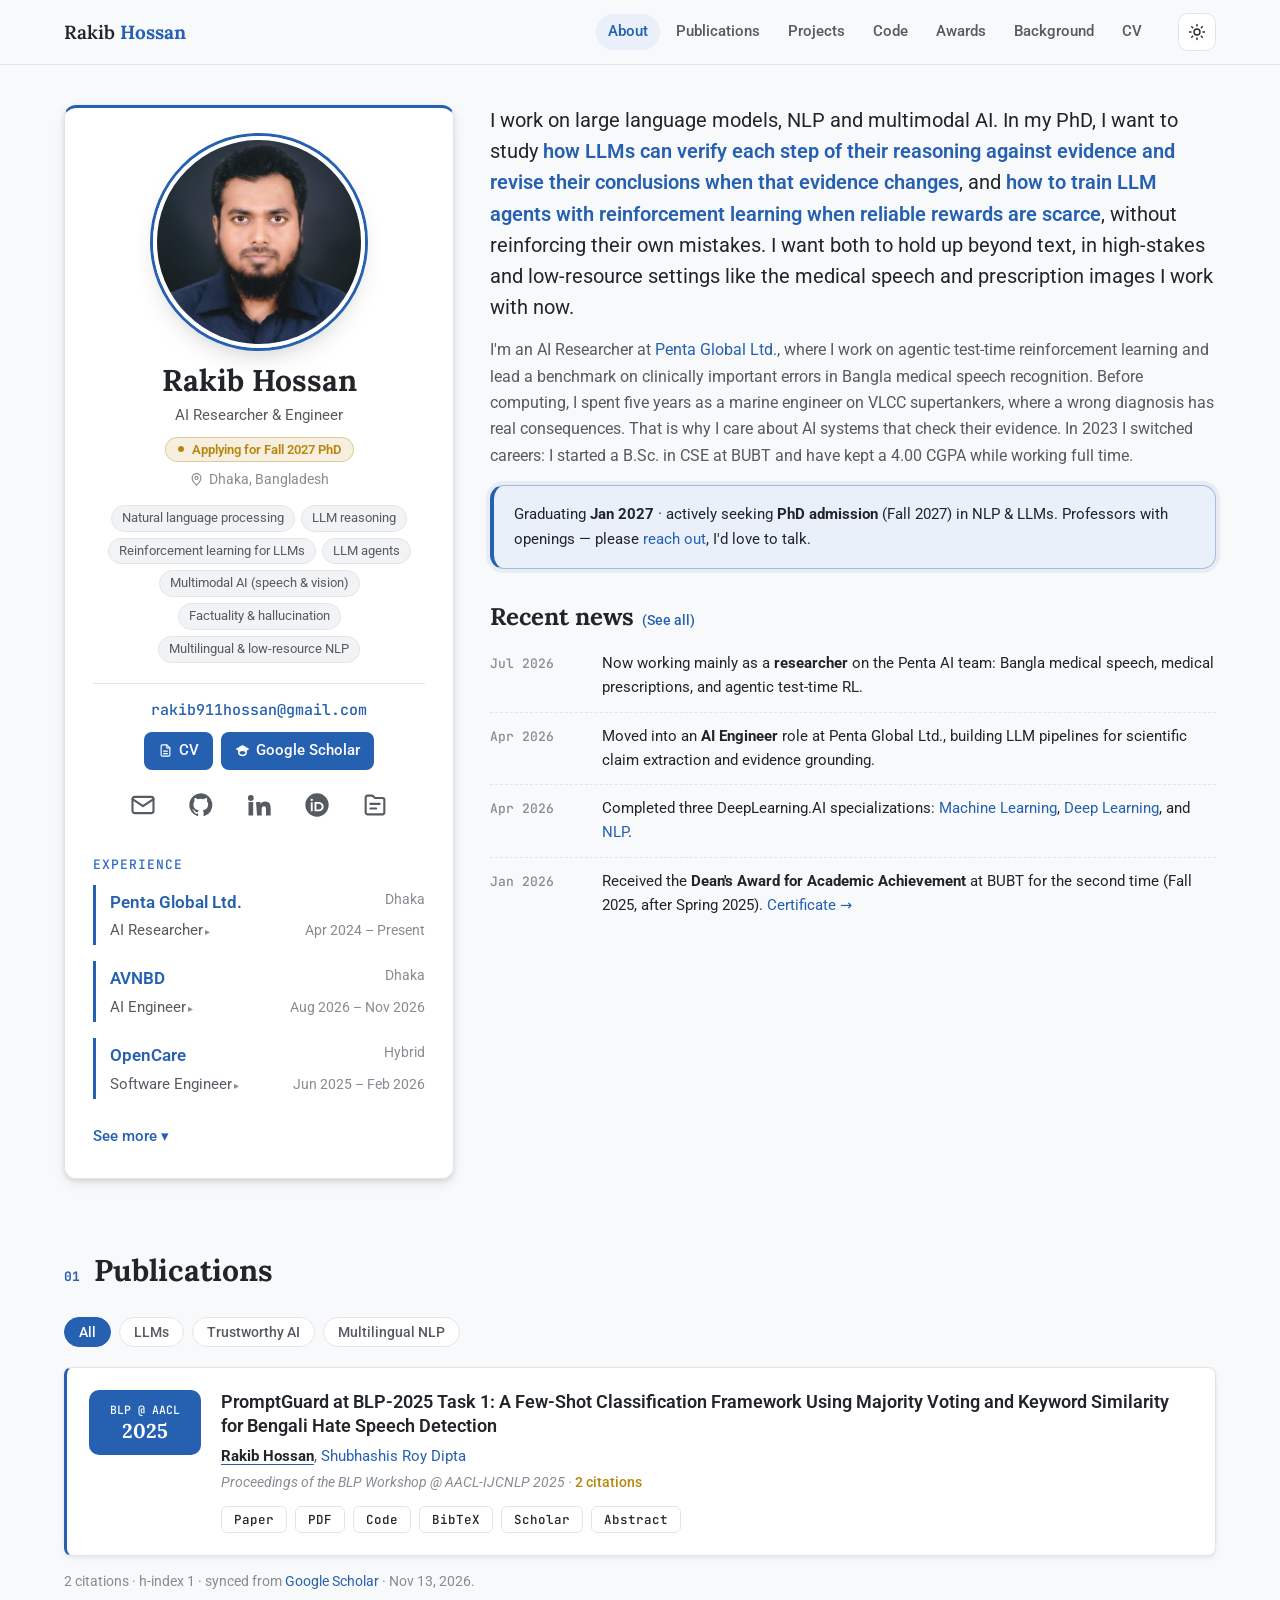
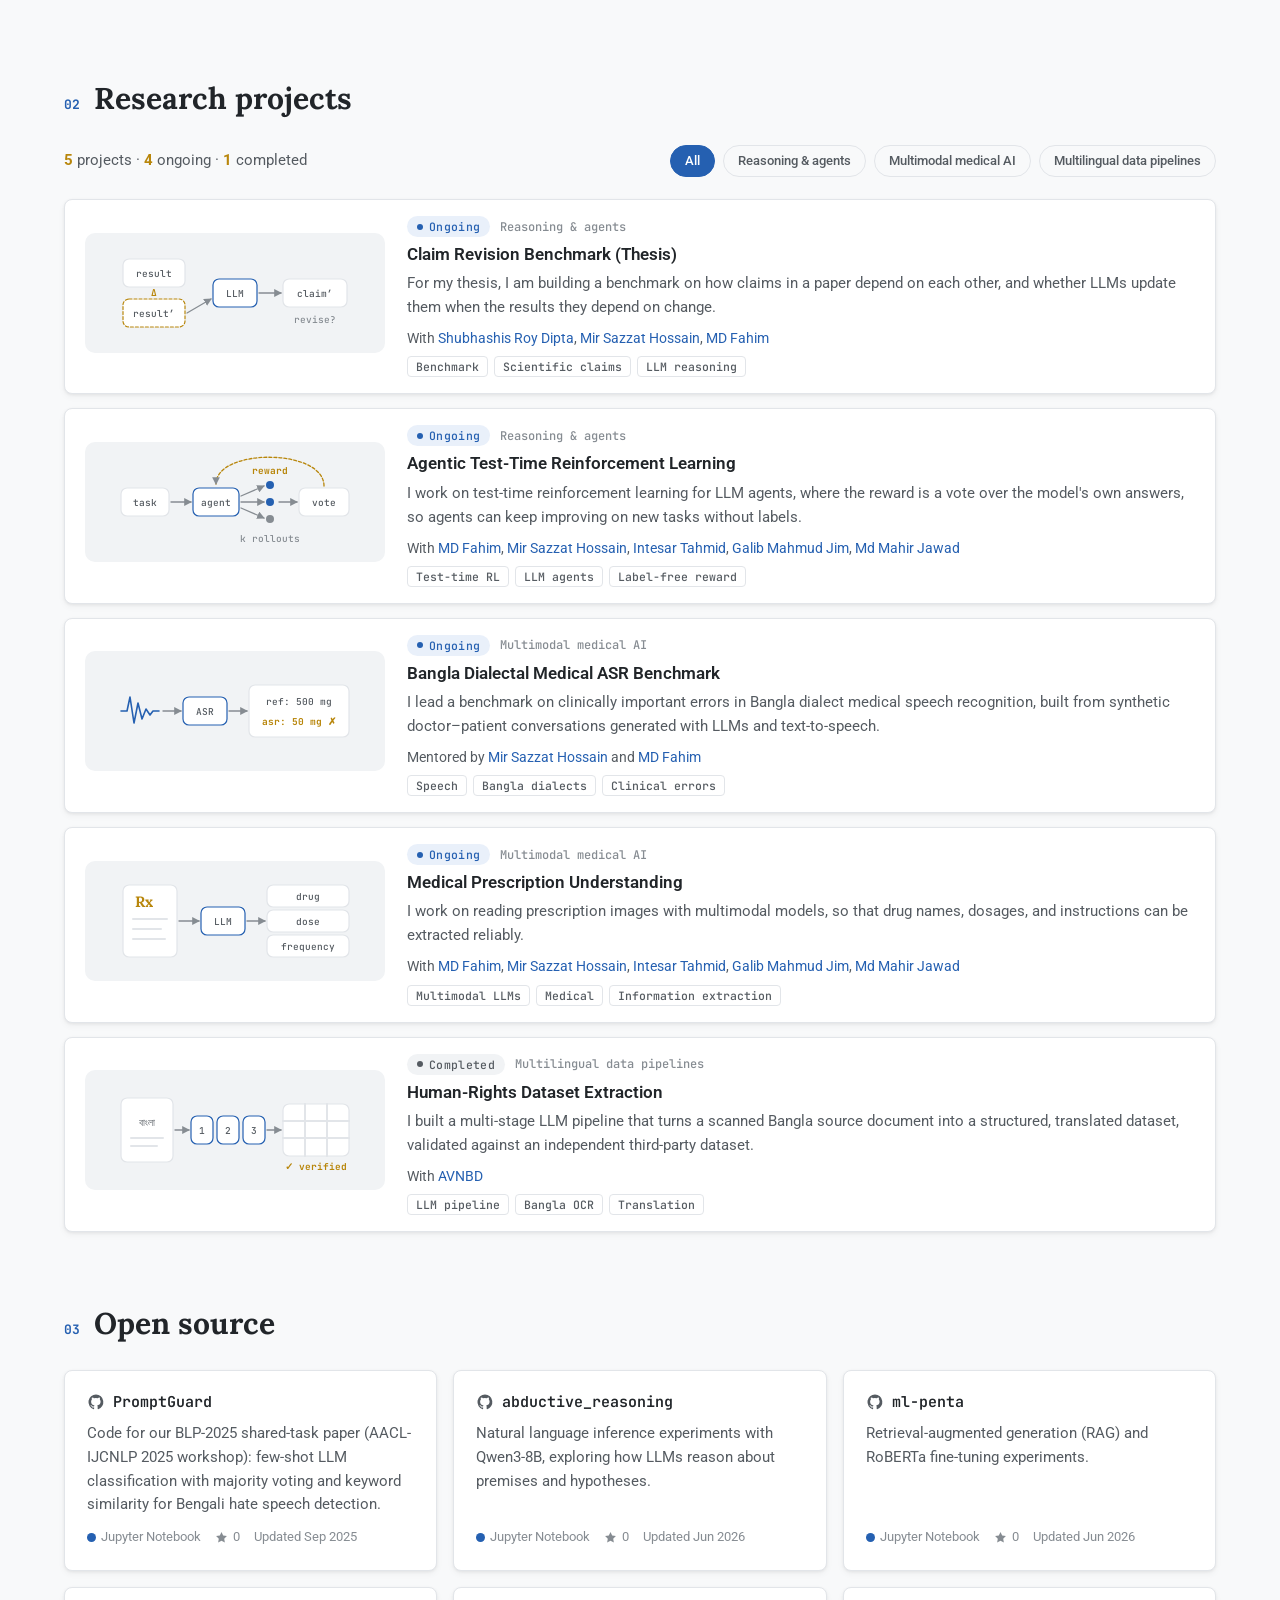
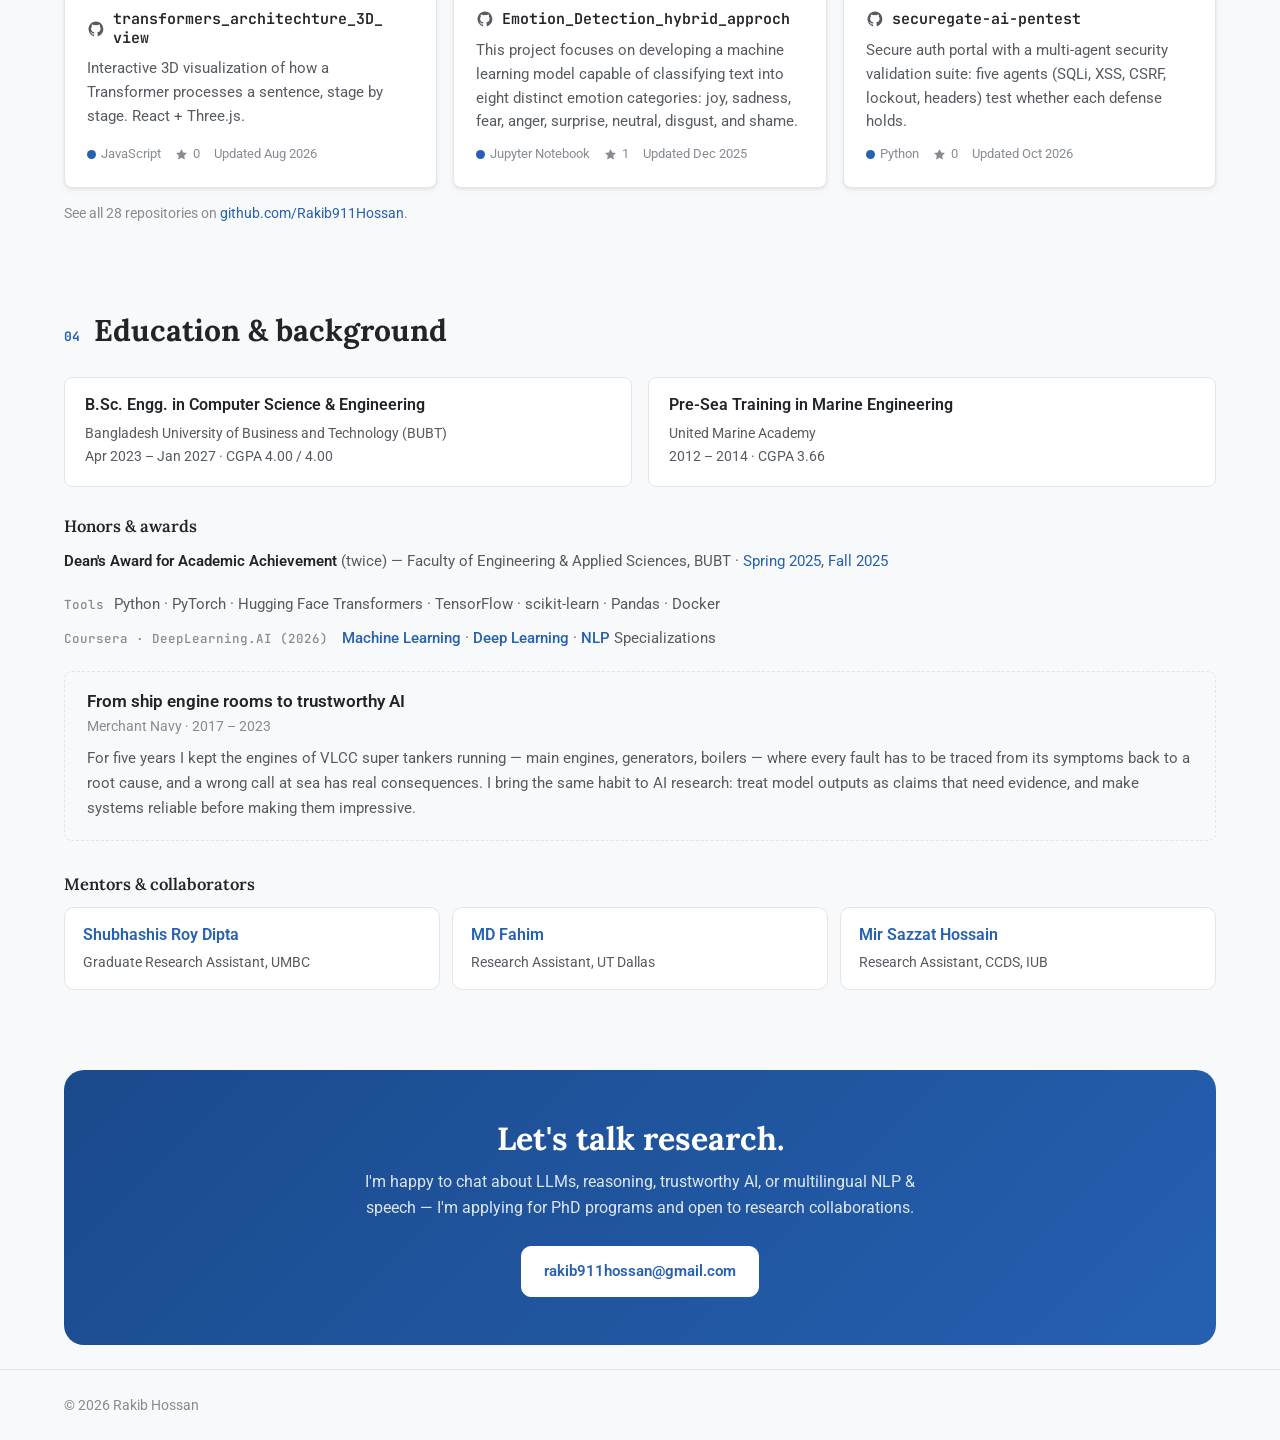
==== index.html @ 1aada14d "chore: refresh data and prerendered page" ====
<!DOCTYPE html>
<html lang="en"><head>
  <!-- Generated by scripts/prerender.py from template.html. Do not edit by hand. -->
  <meta charset="utf-8">
  <meta name="viewport" content="width=device-width, initial-scale=1">
  <title>Rakib Hossan · AI Researcher &amp; Engineer</title>
  <meta name="description" content="Rakib Hossan — AI researcher working on large language models, reasoning, trustworthy AI, and multilingual NLP &amp; speech. Seeking PhD admission (Fall 2027).">
  <link rel="canonical" href="https://www.rakibhossan.com/">
  <meta property="og:type" content="profile">
  <meta property="og:url" content="https://www.rakibhossan.com/">
  <meta property="og:title" content="Rakib Hossan · AI Researcher &amp; Engineer">
  <meta property="og:description" content="LLMs, reasoning, trustworthy AI, and multilingual NLP &amp; speech. Seeking PhD admission (Fall 2027).">
  <meta property="og:image" content="https://www.rakibhossan.com/assets/rakib.jpg">
  <meta name="twitter:card" content="summary">
  <link rel="icon" href="assets/favicon.png">
  <link rel="preconnect" href="https://fonts.googleapis.com">
  <link rel="preconnect" href="https://fonts.gstatic.com" crossorigin="">
  <link href="https://fonts.googleapis.com/css2?family=Lora:wght@500;600;700&amp;family=Roboto:wght@400;500;700&amp;family=JetBrains+Mono:wght@500&amp;display=swap" rel="stylesheet">
  <link rel="stylesheet" href="style.css">
  <script>
    // Mark JS as running (enables scroll animations), and apply saved theme before paint to avoid a flash
    document.documentElement.classList.add('js');
    try { const t = localStorage.getItem('theme'); if (t) document.documentElement.dataset.theme = t; } catch (e) {}
  </script>
  <!-- Vercel Web Analytics (cookieless; served by Vercel, 404s harmlessly on localhost) -->
  <script>window.va = window.va || function () { (window.vaq = window.vaq || []).push(arguments); };</script>
  <script defer="" src="/_vercel/insights/script.js"></script>
</head>
<body>

<header class="topbar">
  <div class="wrap topbar-inner">
    <a class="brand" href="#about">Rakib <b>Hossan</b></a>
    <nav class="nav" id="nav">
      <a href="#about">About</a>
      <a href="#publications">Publications</a>
      <a href="#projects">Projects</a>
      <a href="#code">Code</a>
      <a href="#awards">Awards</a>
      <a href="#background">Background</a>
      <a id="navCv" href="assets/Rakib_Hossan_CV.pdf" target="_blank" rel="noopener">CV</a>
    </nav>
    <div class="topbar-actions">
      <button class="icon-btn" id="themeToggle" aria-label="Toggle dark mode">
        <svg class="i-sun" viewBox="0 0 24 24"><circle cx="12" cy="12" r="4"></circle><path d="M12 2v2M12 20v2M4.9 4.9l1.4 1.4M17.7 17.7l1.4 1.4M2 12h2M20 12h2M4.9 19.1l1.4-1.4M17.7 6.3l1.4-1.4"></path></svg>
        <svg class="i-moon" viewBox="0 0 24 24"><path d="M21 12.8A9 9 0 1 1 11.2 3a7 7 0 0 0 9.8 9.8z"></path></svg>
      </button>
      <button class="icon-btn menu-btn" id="menuBtn" aria-label="Open menu">
        <svg viewBox="0 0 24 24"><path d="M4 7h16M4 12h16M4 17h16"></path></svg>
      </button>
    </div>
  </div>
</header>

<!-- All content below is rendered by script.js from data/*.json -->
<main class="wrap" id="app">

  <!-- ============ ABOUT: side card + intro ============ -->
  <section id="about" class="about">
    <aside class="sidecard">
      <div class="id">
        <img id="photo" alt="Portrait of Rakib Hossan" width="96" height="96" src="assets/rakib.jpg">
        <div>
          <h1 data-bind="name">Rakib Hossan</h1>
          <p class="position" data-bind="position">AI Researcher &amp; Engineer</p>
          <a class="seeking" id="seeking" href="#contact"><span class="dot"></span>Applying for Fall 2027 PhD</a>
          <p class="location"><svg viewBox="0 0 24 24"><path d="M12 21s-7-6.2-7-11.5a7 7 0 0 1 14 0C19 14.8 12 21 12 21z"></path><circle cx="12" cy="9.5" r="2.5"></circle></svg><span data-bind="location">Dhaka, Bangladesh</span></p>
        </div>
      </div>
      <ul class="interests" id="interests" aria-label="Research interests"><li>Natural language processing</li><li>LLM reasoning</li><li>Reinforcement learning for LLMs</li><li>LLM agents</li><li>Multimodal AI (speech &amp; vision)</li><li>Factuality &amp; hallucination</li><li>Multilingual &amp; low-resource NLP</li></ul>
      <a class="email" id="emailLink" href="mailto:rakib911hossan@gmail.com">rakib911hossan@gmail.com</a>
      <div class="quick-links" id="quickLinks"><a class="tag-btn" href="assets/Rakib_Hossan_CV.pdf" target="_blank" rel="noopener"><svg viewBox="0 0 24 24"><path d="M14 3H7a2 2 0 0 0-2 2v14a2 2 0 0 0 2 2h10a2 2 0 0 0 2-2V8z"></path><path d="M14 3v5h5M9 13h6M9 17h6"></path></svg>CV</a><a class="tag-btn" href="https://scholar.google.com/citations?user=-NhjHp8AAAAJ&amp;hl=en" target="_blank" rel="noopener"><svg viewBox="0 0 24 24" class="fill"><path d="M12 3 1 9.5l4 2.3V16c0 2.8 3.1 5 7 5s7-2.2 7-5v-4.2l4-2.3zm0 15.5c-2.7 0-4.7-1.4-4.7-2.9 0-1.6 2-2.9 4.7-2.9s4.7 1.3 4.7 2.9c0 1.5-2 2.9-4.7 2.9z"></path></svg>Google Scholar</a></div>
      <ul class="socials" id="socials"><li><a href="mailto:rakib911hossan@gmail.com" aria-label="Email" title="Email"><svg viewBox="0 0 24 24"><rect x="3" y="5" width="18" height="14" rx="2"></rect><path d="m3 7 9 6 9-6"></path></svg></a></li><li><a href="https://github.com/Rakib911Hossan" aria-label="GitHub" title="GitHub" target="_blank" rel="noopener"><svg viewBox="0 0 24 24" class="fill"><path d="M12 2a10 10 0 0 0-3.2 19.5c.5.1.7-.2.7-.5v-1.7c-2.8.6-3.4-1.3-3.4-1.3-.4-1.2-1.1-1.5-1.1-1.5-.9-.6.1-.6.1-.6 1 .1 1.5 1 1.5 1 .9 1.5 2.4 1.1 2.9.8.1-.7.4-1.1.6-1.3-2.2-.3-4.6-1.1-4.6-5a3.9 3.9 0 0 1 1-2.7 3.6 3.6 0 0 1 .1-2.7s.8-.3 2.7 1a9.4 9.4 0 0 1 5 0c1.9-1.3 2.7-1 2.7-1 .5 1.4.2 2.4.1 2.7a3.9 3.9 0 0 1 1 2.7c0 3.9-2.4 4.7-4.6 5 .4.3.7.9.7 1.9V21c0 .3.2.6.7.5A10 10 0 0 0 12 2z"></path></svg></a></li><li><a href="https://www.linkedin.com/in/rakib-hossan-b15115133" aria-label="LinkedIn" title="LinkedIn" target="_blank" rel="noopener"><svg viewBox="0 0 24 24" class="fill"><path d="M4.98 3.5a2.5 2.5 0 1 1 0 5 2.5 2.5 0 0 1 0-5zM3 9.5h4V21H3zM9.5 9.5h3.8v1.6h.1c.5-1 1.8-2 3.8-2 4 0 4.8 2.6 4.8 6V21h-4v-5.2c0-1.2 0-2.8-1.7-2.8s-2 1.3-2 2.7V21h-4z"></path></svg></a></li><li><a href="https://orcid.org/0009-0006-9831-8085" aria-label="ORCID" title="ORCID" target="_blank" rel="noopener"><svg viewBox="0 0 24 24" class="fill"><path d="M12 2a10 10 0 1 0 0 20 10 10 0 0 0 0-20zM8.3 17.3H6.7V9.7h1.6zM7.5 8.6a1 1 0 1 1 0-2 1 1 0 0 1 0 2zm2.4.9h3.3c3.1 0 4.5 2.2 4.5 3.9 0 1.9-1.5 3.9-4.5 3.9H9.9zm1.6 1.4v5h1.6c2.3 0 2.9-1.7 2.9-2.5 0-1.3-.8-2.5-2.9-2.5z"></path></svg></a></li><li><a href="https://aclanthology.org/people/r/rakib-hossan/" aria-label="ACL Anthology" title="ACL Anthology" target="_blank" rel="noopener"><svg viewBox="0 0 24 24"><path d="M4 5.5A1.5 1.5 0 0 1 5.5 4H10l2 2h6.5A1.5 1.5 0 0 1 20 7.5v11a1.5 1.5 0 0 1-1.5 1.5h-13A1.5 1.5 0 0 1 4 18.5z"></path><path d="M8 11h8M8 15h5"></path></svg></a></li></ul>
      <div class="mini-stats" id="stats" hidden=""></div>

      <h2 class="side-title">Experience</h2>
      <ol class="exp" id="experience">
    <li>
      <details>
        <summary>
          <span class="exp-row"><span class="exp-org"><a href="https://www.pentabd.com/" target="_blank" rel="noopener">Penta Global Ltd.</a></span><span class="exp-where">Dhaka</span></span>
          <span class="exp-row"><span>AI Researcher</span><span class="exp-date">Apr 2024 – Present</span></span>
        </summary>
        <ul><li>Work on agentic test-time reinforcement learning, where the reward is a vote over the model's own answers; lead a benchmark on clinically important errors in Bangla dialect medical speech recognition; contribute to medical prescription understanding.</li><li>Designed LLM pipelines for claim extraction, evidence grounding, and dependency-graph validation over scientific documents, using RAG, majority-vote consensus, and LLM-judge scoring to reduce hallucination.</li><li>Previously Software Engineer (Apr 2024 – Mar 2026), building enterprise applications: Bangladesh Election Commission web system, ISP billing services, and the <a href="https://hrm.pentabd.com/" target="_blank" rel="noopener">HRM Management System</a>.</li></ul>
      </details>
    </li>
    <li>
      <details>
        <summary>
          <span class="exp-row"><span class="exp-org"><a href="https://avnbd.org/" target="_blank" rel="noopener">AVNBD</a></span><span class="exp-where">Dhaka</span></span>
          <span class="exp-row"><span>AI Engineer</span><span class="exp-date">Aug 2026 – Nov 2026</span></span>
        </summary>
        <ul><li>Built a multi-stage LLM pipeline to extract, structure, and translate a large-scale human-rights dataset from a scanned Bangla source.</li><li>Cross-referenced extracted records against an independent third-party dataset to validate accuracy.</li></ul>
      </details>
    </li>
    <li>
      <details>
        <summary>
          <span class="exp-row"><span class="exp-org"><a href="https://opencarebd.com/" target="_blank" rel="noopener">OpenCare</a></span><span class="exp-where">Hybrid</span></span>
          <span class="exp-row"><span>Software Engineer</span><span class="exp-date">Jun 2025 – Feb 2026</span></span>
        </summary>
        <ul><li>Institution management, Keycloak auth, MinIO file storage, Liquibase migrations, Dockerized deployment. <a href="https://github.com/Cipher-Text/opencare/blob/master/CONTRIBUTORS.md" target="_blank" rel="noopener">Contributors →</a></li></ul>
      </details>
    </li>
    <li class="marine" hidden="">
      <details>
        <summary>
          <span class="exp-row"><span class="exp-org">MT. XIDI · Seacon Star</span><span class="exp-where">At sea</span></span>
          <span class="exp-row"><span>Junior Engineer</span><span class="exp-date">Mar 2022 – Jan 2023</span></span>
        </summary>
        <ul><li>Ran and maintained main engine, power, boiler and water systems on a crude oil supertanker (VLCC, GRT 160,000).</li></ul>
      </details>
    </li>
    <li class="marine" hidden="">
      <details>
        <summary>
          <span class="exp-row"><span class="exp-org">ATLANTIC 1 · MT. ARTAVIL</span><span class="exp-where">At sea</span></span>
          <span class="exp-row"><span>Engine Cadet</span><span class="exp-date">Sep 2017 – Aug 2021</span></span>
        </summary>
        <ul><li>Four years on super tankers maintaining propulsion, power and emergency systems.</li></ul>
      </details>
    </li></ol>
      <button class="link-btn" id="expMore">See more ▾</button>
    </aside>

    <div class="intro">
      <p class="lead" data-bind="lead">I work on large language models, NLP and multimodal AI. In my PhD, I want to study <strong>how LLMs can verify each step of their reasoning against evidence and revise their conclusions when that evidence changes</strong>, and <strong>how to train LLM agents with reinforcement learning when reliable rewards are scarce</strong>, without reinforcing their own mistakes. I want both to hold up beyond text, in high-stakes and low-resource settings like the medical speech and prescription images I work with now.</p>
      <p class="bio" data-bind="bio">I'm an AI Researcher at <a href="https://www.pentabd.com/" target="_blank" rel="noopener">Penta Global Ltd.</a>, where I work on agentic test-time reinforcement learning and lead a benchmark on clinically important errors in Bangla medical speech recognition. Before computing, I spent five years as a marine engineer on VLCC supertankers, where a wrong diagnosis has real consequences. That is why I care about AI systems that check their evidence. In 2023 I switched careers: I started a B.Sc. in CSE at BUBT and have kept a 4.00 CGPA while working full time.</p>
      <div class="callout" data-bind="availability">Graduating <b>Jan 2027</b> · actively seeking <b>PhD admission</b> (Fall 2027) in NLP &amp; LLMs. Professors with openings — please <a href="mailto:rakib911hossan@gmail.com">reach out</a>, I'd love to talk.</div>

      <div class="news-block">
        <h2 class="block-title">Recent news <button class="link-btn" id="newsMore">(See all)</button></h2>
        <ul class="news" id="newsList"><li><time>Jul 2026</time><span>Now working mainly as a <strong>researcher</strong> on the Penta AI team: Bangla medical speech, medical prescriptions, and agentic test-time RL.</span></li><li><time>Apr 2026</time><span>Moved into an <strong>AI Engineer</strong> role at Penta Global Ltd., building LLM pipelines for scientific claim extraction and evidence grounding.</span></li><li><time>Apr 2026</time><span>Completed three DeepLearning.AI specializations: <a href="https://www.coursera.org/account/accomplishments/specialization/XMKAPHUMMHVB" target="_blank" rel="noopener">Machine Learning</a>, <a href="https://www.coursera.org/account/accomplishments/specialization/9ME2UUUP5Z7C" target="_blank" rel="noopener">Deep Learning</a>, and <a href="https://www.coursera.org/account/accomplishments/specialization/H6KVV0WMY6SE" target="_blank" rel="noopener">NLP</a>.</span></li><li><time>Jan 2026</time><span>Received the <strong>Dean's Award for Academic Achievement</strong> at BUBT for the second time (Fall 2025, after Spring 2025). <a href="assets/awards/deans-award-fall-2025.jpg">Certificate →</a></span></li></ul>
      </div>
    </div>
  </section>

  <!-- ============ PUBLICATIONS ============ -->
  <section id="publications" class="section">
    <h2 class="section-title"><span>01</span> Publications</h2>
    <div class="filters" id="pubFilters" aria-label="Filter publications"><button class="chip active" data-filter="all">All</button><button class="chip " data-filter="llms">LLMs</button><button class="chip " data-filter="trustworthyai">Trustworthy AI</button><button class="chip " data-filter="multilingualnlp">Multilingual NLP</button></div>
    <ol class="pubs" id="pubs">
    <li class="pub" data-tags="llms trustworthyai multilingualnlp">
      <div class="pub-badge">BLP @ AACL<br><b>2025</b></div>
      <div class="pub-body">
        <h3>PromptGuard at BLP-2025 Task 1: A Few-Shot Classification Framework Using Majority Voting and Keyword Similarity for Bengali Hate Speech Detection</h3>
        <p class="authors"><b>Rakib Hossan</b>, <a href="https://roydipta.com/" target="_blank" rel="noopener">Shubhashis Roy Dipta</a></p>
        <p class="venue">Proceedings of the BLP Workshop @ AACL-IJCNLP 2025 · <span class="cites">2 citations</span></p>
        <div class="pub-links">
          <a href="https://aclanthology.org/2025.banglalp-1.35/" target="_blank" rel="noopener">Paper</a><a href="https://aclanthology.org/2025.banglalp-1.35.pdf" target="_blank" rel="noopener">PDF</a><a href="https://github.com/Rakib911Hossan/PromptGuard" target="_blank" rel="noopener">Code</a><a href="https://aclanthology.org/2025.banglalp-1.35.bib" target="_blank" rel="noopener">BibTeX</a><a href="https://scholar.google.com/citations?view_op=view_citation&amp;hl=en&amp;user=-NhjHp8AAAAJ&amp;pagesize=100&amp;sortby=pubdate&amp;citation_for_view=-NhjHp8AAAAJ:u5HHmVD_uO8C" target="_blank" rel="noopener">Scholar</a>
          <button class="abs-toggle" type="button">Abstract</button>
        </div>
        <p class="abstract" hidden="">A prompt-based, few-shot framework for Bengali hate speech detection that combines LLM classification with majority voting across repeated generations and keyword-similarity signals, targeting reliable predictions in a low-resource language setting. It reaches 67.61 micro-F1, compared with 60.75 for an n-gram baseline.</p>
      </div>
    </li></ol>
    <p class="note" id="scholarNote">2 citations · h-index 1 · synced from <a href="https://scholar.google.com/citations?user=-NhjHp8AAAAJ&amp;hl=en" target="_blank" rel="noopener">Google Scholar</a> · Nov 13, 2026.</p>
  </section>

  <section id="projects" class="section">
    <h2 class="section-title"><span>02</span> Research projects</h2>
    <div class="proj-summary" id="projectsSummary">
    <p class="proj-stats"><b>5</b> projects · <b>4</b> ongoing · <b>1</b> completed</p>
    <div class="proj-filter" role="toolbar" aria-label="Filter projects by theme">
      <button type="button" class="active" data-theme="*">All</button><button type="button" data-theme="reasoningagents">Reasoning &amp; agents</button><button type="button" data-theme="multimodalmedicalai">Multimodal medical AI</button><button type="button" data-theme="multilingualdatapipelines">Multilingual data pipelines</button>
    </div></div>
    <div id="projectCards"><div class="proj-list">
    <article class="card proj" data-theme="reasoningagents">
      <div class="proj-preview">
  <svg class="thumb" viewBox="0 0 240 96" role="img" aria-hidden="true">
    <defs><marker id="d-head" viewBox="0 0 8 8" refX="7" refY="4" markerWidth="6" markerHeight="6" orient="auto">
      <path d="M0 0 L8 4 L0 8 z" class="d-head"></path></marker></defs><rect class="d-box " x="8" y="14" width="62" height="28" rx="6"></rect><text x="39" y="31.5" text-anchor="middle">result</text><rect class="d-box d-hot" x="8" y="54" width="62" height="28" rx="6"></rect><text x="39" y="71.5" text-anchor="middle">result′</text><text class="d-warm" x="39" y="51" text-anchor="middle">Δ</text><path class="d-arrow" d="M72 68 L96 54" marker-end="url(#d-head)"></path><rect class="d-box d-acc" x="98" y="34" width="44" height="28" rx="6"></rect><text x="120" y="51.5" text-anchor="middle">LLM</text><path class="d-arrow" d="M144 48 L166 48" marker-end="url(#d-head)"></path><rect class="d-box " x="168" y="34" width="64" height="28" rx="6"></rect><text x="200" y="51.5" text-anchor="middle">claim′</text><text class="d-faint" x="200" y="78" text-anchor="middle">revise?</text></svg></div>
      <div class="proj-body">
        <div class="proj-top">
          <span class="status status-ongoing">Ongoing</span>
          <span class="proj-theme">Reasoning &amp; agents</span>
        </div>
        <h4>Claim Revision Benchmark (Thesis)</h4>
        <p>For my thesis, I am building a benchmark on how claims in a paper depend on each other, and whether LLMs update them when the results they depend on change.</p>
        
        <p class="collab">With <a href="https://roydipta.com/" target="_blank" rel="noopener">Shubhashis Roy Dipta</a>, <a href="https://mirsazzathossain.me/" target="_blank" rel="noopener">Mir Sazzat Hossain</a>, <a href="https://md-fahim.github.io/" target="_blank" rel="noopener">MD Fahim</a></p>
        <p class="keywords"><span>Benchmark</span><span>Scientific claims</span><span>LLM reasoning</span></p>
      </div>
    </article>
    <article class="card proj" data-theme="reasoningagents">
      <div class="proj-preview">
  <svg class="thumb" viewBox="0 0 240 96" role="img" aria-hidden="true">
    <defs><marker id="d-head" viewBox="0 0 8 8" refX="7" refY="4" markerWidth="6" markerHeight="6" orient="auto">
      <path d="M0 0 L8 4 L0 8 z" class="d-head"></path></marker></defs><rect class="d-box " x="6" y="34" width="48" height="28" rx="6"></rect><text x="30" y="51.5" text-anchor="middle">task</text><path class="d-arrow" d="M56 48 L76 48" marker-end="url(#d-head)"></path><rect class="d-box d-acc" x="78" y="34" width="46" height="28" rx="6"></rect><text x="101" y="51.5" text-anchor="middle">agent</text><path class="d-arrow" d="M126 42 L149 32" marker-end="url(#d-head)"></path><path class="d-arrow" d="M126 48 L149 48" marker-end="url(#d-head)"></path><path class="d-arrow" d="M126 54 L149 64" marker-end="url(#d-head)"></path><circle class="d-dot" cx="155" cy="31" r="4"></circle><circle class="d-dot" cx="155" cy="48" r="4"></circle><circle class="d-dot d-off" cx="155" cy="65" r="4"></circle><path class="d-arrow" d="M164 48 L182 48" marker-end="url(#d-head)"></path><rect class="d-box " x="184" y="34" width="50" height="28" rx="6"></rect><text x="209" y="51.5" text-anchor="middle">vote</text><path class="d-arrow d-loop" d="M209 32 C209 -6 101 -6 101 30" marker-end="url(#d-head)"></path><text class="d-warm" x="155" y="20" text-anchor="middle">reward</text><text class="d-faint" x="155" y="88" text-anchor="middle">k rollouts</text></svg></div>
      <div class="proj-body">
        <div class="proj-top">
          <span class="status status-ongoing">Ongoing</span>
          <span class="proj-theme">Reasoning &amp; agents</span>
        </div>
        <h4>Agentic Test-Time Reinforcement Learning</h4>
        <p>I work on test-time reinforcement learning for LLM agents, where the reward is a vote over the model's own answers, so agents can keep improving on new tasks without labels.</p>
        
        <p class="collab">With <a href="https://md-fahim.github.io/" target="_blank" rel="noopener">MD Fahim</a>, <a href="https://mirsazzathossain.me/" target="_blank" rel="noopener">Mir Sazzat Hossain</a>, <a href="https://intesar-tahmid.tech/" target="_blank" rel="noopener">Intesar Tahmid</a>, <a href="https://galibmahmudjim.com/" target="_blank" rel="noopener">Galib Mahmud Jim</a>, <a href="https://scholar.google.com/citations?user=-GLkEJUAAAAJ" target="_blank" rel="noopener">Md Mahir Jawad</a></p>
        <p class="keywords"><span>Test-time RL</span><span>LLM agents</span><span>Label-free reward</span></p>
      </div>
    </article>
    <article class="card proj" data-theme="multimodalmedicalai">
      <div class="proj-preview">
  <svg class="thumb" viewBox="0 0 240 96" role="img" aria-hidden="true">
    <defs><marker id="d-head" viewBox="0 0 8 8" refX="7" refY="4" markerWidth="6" markerHeight="6" orient="auto">
      <path d="M0 0 L8 4 L0 8 z" class="d-head"></path></marker></defs><path class="d-wave" d="M6 48 l6 0 l3 -14 l4 26 l4 -20 l4 16 l4 -10 l4 6 l3 -4 l6 0"></path><path class="d-arrow" d="M48 48 L66 48" marker-end="url(#d-head)"></path><rect class="d-box d-acc" x="68" y="34" width="44" height="28" rx="6"></rect><text x="90" y="51.5" text-anchor="middle">ASR</text><path class="d-arrow" d="M114 48 L132 48" marker-end="url(#d-head)"></path><rect class="d-box " x="134" y="22" width="100" height="52" rx="6"></rect><text x="184" y="42" text-anchor="middle">ref: 500 mg</text><text class="d-warm" x="184" y="62" text-anchor="middle">asr: 50 mg ✗</text></svg></div>
      <div class="proj-body">
        <div class="proj-top">
          <span class="status status-ongoing">Ongoing</span>
          <span class="proj-theme">Multimodal medical AI</span>
        </div>
        <h4>Bangla Dialectal Medical ASR Benchmark</h4>
        <p>I lead a benchmark on clinically important errors in Bangla dialect medical speech recognition, built from synthetic doctor–patient conversations generated with LLMs and text-to-speech.</p>
        
        <p class="collab">Mentored by <a href="https://mirsazzathossain.me/" target="_blank" rel="noopener">Mir Sazzat Hossain</a> and <a href="https://md-fahim.github.io/" target="_blank" rel="noopener">MD Fahim</a></p>
        <p class="keywords"><span>Speech</span><span>Bangla dialects</span><span>Clinical errors</span></p>
      </div>
    </article>
    <article class="card proj" data-theme="multimodalmedicalai">
      <div class="proj-preview">
  <svg class="thumb" viewBox="0 0 240 96" role="img" aria-hidden="true">
    <defs><marker id="d-head" viewBox="0 0 8 8" refX="7" refY="4" markerWidth="6" markerHeight="6" orient="auto">
      <path d="M0 0 L8 4 L0 8 z" class="d-head"></path></marker></defs><rect class="d-box " x="8" y="12" width="54" height="72" rx="6"></rect><text class="d-warm d-big" x="20" y="34">Rx</text><path class="d-line" d="M18 46 h34 M18 56 h28 M18 66 h32"></path><path class="d-arrow" d="M64 48 L84 48" marker-end="url(#d-head)"></path><rect class="d-box d-acc" x="86" y="34" width="44" height="28" rx="6"></rect><text x="108" y="51.5" text-anchor="middle">LLM</text><path class="d-arrow" d="M132 48 L150 48" marker-end="url(#d-head)"></path><rect class="d-box " x="152" y="12" width="82" height="22" rx="6"></rect><text x="193" y="26.5" text-anchor="middle">drug</text><rect class="d-box " x="152" y="37" width="82" height="22" rx="6"></rect><text x="193" y="51.5" text-anchor="middle">dose</text><rect class="d-box " x="152" y="62" width="82" height="22" rx="6"></rect><text x="193" y="76.5" text-anchor="middle">frequency</text></svg></div>
      <div class="proj-body">
        <div class="proj-top">
          <span class="status status-ongoing">Ongoing</span>
          <span class="proj-theme">Multimodal medical AI</span>
        </div>
        <h4>Medical Prescription Understanding</h4>
        <p>I work on reading prescription images with multimodal models, so that drug names, dosages, and instructions can be extracted reliably.</p>
        
        <p class="collab">With <a href="https://md-fahim.github.io/" target="_blank" rel="noopener">MD Fahim</a>, <a href="https://mirsazzathossain.me/" target="_blank" rel="noopener">Mir Sazzat Hossain</a>, <a href="https://intesar-tahmid.tech/" target="_blank" rel="noopener">Intesar Tahmid</a>, <a href="https://galibmahmudjim.com/" target="_blank" rel="noopener">Galib Mahmud Jim</a>, <a href="https://scholar.google.com/citations?user=-GLkEJUAAAAJ" target="_blank" rel="noopener">Md Mahir Jawad</a></p>
        <p class="keywords"><span>Multimodal LLMs</span><span>Medical</span><span>Information extraction</span></p>
      </div>
    </article>
    <article class="card proj" data-theme="multilingualdatapipelines">
      <div class="proj-preview">
  <svg class="thumb" viewBox="0 0 240 96" role="img" aria-hidden="true">
    <defs><marker id="d-head" viewBox="0 0 8 8" refX="7" refY="4" markerWidth="6" markerHeight="6" orient="auto">
      <path d="M0 0 L8 4 L0 8 z" class="d-head"></path></marker></defs><rect class="d-box " x="6" y="16" width="52" height="64" rx="6"></rect><text x="32" y="44" text-anchor="middle">বাংলা</text><path class="d-line" d="M16 56 h32 M16 64 h26"></path><path class="d-arrow" d="M60 48 L74 48" marker-end="url(#d-head)"></path><rect class="d-box d-acc" x="76" y="34" width="22" height="28" rx="6"></rect><text x="87" y="51.5" text-anchor="middle">1</text><rect class="d-box d-acc" x="102" y="34" width="22" height="28" rx="6"></rect><text x="113" y="51.5" text-anchor="middle">2</text><rect class="d-box d-acc" x="128" y="34" width="22" height="28" rx="6"></rect><text x="139" y="51.5" text-anchor="middle">3</text><path class="d-arrow" d="M152 48 L166 48" marker-end="url(#d-head)"></path><rect class="d-box " x="168" y="22" width="66" height="52" rx="6"></rect><path class="d-line" d="M168 39 h66 M168 56 h66 M190 22 v52 M212 22 v52"></path><text class="d-warm" x="201" y="88" text-anchor="middle">✓ verified</text></svg></div>
      <div class="proj-body">
        <div class="proj-top">
          <span class="status status-completed">Completed</span>
          <span class="proj-theme">Multilingual data pipelines</span>
        </div>
        <h4>Human-Rights Dataset Extraction</h4>
        <p>I built a multi-stage LLM pipeline that turns a scanned Bangla source document into a structured, translated dataset, validated against an independent third-party dataset.</p>
        
        <p class="collab">With <a href="https://avnbd.org/" target="_blank" rel="noopener">AVNBD</a></p>
        <p class="keywords"><span>LLM pipeline</span><span>Bangla OCR</span><span>Translation</span></p>
      </div>
    </article>
  </div></div>
  </section>

  <section id="code" class="section">
    <h2 class="section-title"><span>03</span> Open source</h2>
    <div class="cards repos" id="repos">
    <a class="card repo" href="https://github.com/Rakib911Hossan/PromptGuard" target="_blank" rel="noopener">
      <h3><svg viewBox="0 0 24 24" class="fill"><path d="M12 2a10 10 0 0 0-3.2 19.5c.5.1.7-.2.7-.5v-1.7c-2.8.6-3.4-1.3-3.4-1.3-.4-1.2-1.1-1.5-1.1-1.5-.9-.6.1-.6.1-.6 1 .1 1.5 1 1.5 1 .9 1.5 2.4 1.1 2.9.8.1-.7.4-1.1.6-1.3-2.2-.3-4.6-1.1-4.6-5a3.9 3.9 0 0 1 1-2.7 3.6 3.6 0 0 1 .1-2.7s.8-.3 2.7 1a9.4 9.4 0 0 1 5 0c1.9-1.3 2.7-1 2.7-1 .5 1.4.2 2.4.1 2.7a3.9 3.9 0 0 1 1 2.7c0 3.9-2.4 4.7-4.6 5 .4.3.7.9.7 1.9V21c0 .3.2.6.7.5A10 10 0 0 0 12 2z"></path></svg><span>PromptGuard</span></h3>
      <p>Code for our BLP-2025 shared-task paper (AACL-IJCNLP 2025 workshop): few-shot LLM classification with majority voting and keyword similarity for Bengali hate speech detection.</p>
      <div class="repo-meta">
        <span><i class="lang-dot"></i>Jupyter Notebook</span>
        <span><svg viewBox="0 0 24 24" class="fill"><path d="m12 2 3.1 6.3 6.9 1-5 4.9 1.2 6.8L12 17.8 5.8 21l1.2-6.8-5-4.9 6.9-1z"></path></svg>0</span>
        <span>Updated Sep 2025</span>
      </div>
    </a>
    <a class="card repo" href="https://github.com/Rakib911Hossan/abductive_reasoning" target="_blank" rel="noopener">
      <h3><svg viewBox="0 0 24 24" class="fill"><path d="M12 2a10 10 0 0 0-3.2 19.5c.5.1.7-.2.7-.5v-1.7c-2.8.6-3.4-1.3-3.4-1.3-.4-1.2-1.1-1.5-1.1-1.5-.9-.6.1-.6.1-.6 1 .1 1.5 1 1.5 1 .9 1.5 2.4 1.1 2.9.8.1-.7.4-1.1.6-1.3-2.2-.3-4.6-1.1-4.6-5a3.9 3.9 0 0 1 1-2.7 3.6 3.6 0 0 1 .1-2.7s.8-.3 2.7 1a9.4 9.4 0 0 1 5 0c1.9-1.3 2.7-1 2.7-1 .5 1.4.2 2.4.1 2.7a3.9 3.9 0 0 1 1 2.7c0 3.9-2.4 4.7-4.6 5 .4.3.7.9.7 1.9V21c0 .3.2.6.7.5A10 10 0 0 0 12 2z"></path></svg><span>abductive_<wbr>reasoning</span></h3>
      <p>Natural language inference experiments with Qwen3-8B, exploring how LLMs reason about premises and hypotheses.</p>
      <div class="repo-meta">
        <span><i class="lang-dot"></i>Jupyter Notebook</span>
        <span><svg viewBox="0 0 24 24" class="fill"><path d="m12 2 3.1 6.3 6.9 1-5 4.9 1.2 6.8L12 17.8 5.8 21l1.2-6.8-5-4.9 6.9-1z"></path></svg>0</span>
        <span>Updated Jun 2026</span>
      </div>
    </a>
    <a class="card repo" href="https://github.com/Rakib911Hossan/ml-penta" target="_blank" rel="noopener">
      <h3><svg viewBox="0 0 24 24" class="fill"><path d="M12 2a10 10 0 0 0-3.2 19.5c.5.1.7-.2.7-.5v-1.7c-2.8.6-3.4-1.3-3.4-1.3-.4-1.2-1.1-1.5-1.1-1.5-.9-.6.1-.6.1-.6 1 .1 1.5 1 1.5 1 .9 1.5 2.4 1.1 2.9.8.1-.7.4-1.1.6-1.3-2.2-.3-4.6-1.1-4.6-5a3.9 3.9 0 0 1 1-2.7 3.6 3.6 0 0 1 .1-2.7s.8-.3 2.7 1a9.4 9.4 0 0 1 5 0c1.9-1.3 2.7-1 2.7-1 .5 1.4.2 2.4.1 2.7a3.9 3.9 0 0 1 1 2.7c0 3.9-2.4 4.7-4.6 5 .4.3.7.9.7 1.9V21c0 .3.2.6.7.5A10 10 0 0 0 12 2z"></path></svg><span>ml-penta</span></h3>
      <p>Retrieval-augmented generation (RAG) and RoBERTa fine-tuning experiments.</p>
      <div class="repo-meta">
        <span><i class="lang-dot"></i>Jupyter Notebook</span>
        <span><svg viewBox="0 0 24 24" class="fill"><path d="m12 2 3.1 6.3 6.9 1-5 4.9 1.2 6.8L12 17.8 5.8 21l1.2-6.8-5-4.9 6.9-1z"></path></svg>0</span>
        <span>Updated Jun 2026</span>
      </div>
    </a>
    <a class="card repo" href="https://github.com/Rakib911Hossan/transformers_architechture_3D_view" target="_blank" rel="noopener">
      <h3><svg viewBox="0 0 24 24" class="fill"><path d="M12 2a10 10 0 0 0-3.2 19.5c.5.1.7-.2.7-.5v-1.7c-2.8.6-3.4-1.3-3.4-1.3-.4-1.2-1.1-1.5-1.1-1.5-.9-.6.1-.6.1-.6 1 .1 1.5 1 1.5 1 .9 1.5 2.4 1.1 2.9.8.1-.7.4-1.1.6-1.3-2.2-.3-4.6-1.1-4.6-5a3.9 3.9 0 0 1 1-2.7 3.6 3.6 0 0 1 .1-2.7s.8-.3 2.7 1a9.4 9.4 0 0 1 5 0c1.9-1.3 2.7-1 2.7-1 .5 1.4.2 2.4.1 2.7a3.9 3.9 0 0 1 1 2.7c0 3.9-2.4 4.7-4.6 5 .4.3.7.9.7 1.9V21c0 .3.2.6.7.5A10 10 0 0 0 12 2z"></path></svg><span>transformers_<wbr>architechture_<wbr>3D_<wbr>view</span></h3>
      <p>Interactive 3D visualization of how a Transformer processes a sentence, stage by stage. React + Three.js.</p>
      <div class="repo-meta">
        <span><i class="lang-dot"></i>JavaScript</span>
        <span><svg viewBox="0 0 24 24" class="fill"><path d="m12 2 3.1 6.3 6.9 1-5 4.9 1.2 6.8L12 17.8 5.8 21l1.2-6.8-5-4.9 6.9-1z"></path></svg>0</span>
        <span>Updated Aug 2026</span>
      </div>
    </a>
    <a class="card repo" href="https://github.com/Rakib911Hossan/Emotion_Detection_hybrid_approch" target="_blank" rel="noopener">
      <h3><svg viewBox="0 0 24 24" class="fill"><path d="M12 2a10 10 0 0 0-3.2 19.5c.5.1.7-.2.7-.5v-1.7c-2.8.6-3.4-1.3-3.4-1.3-.4-1.2-1.1-1.5-1.1-1.5-.9-.6.1-.6.1-.6 1 .1 1.5 1 1.5 1 .9 1.5 2.4 1.1 2.9.8.1-.7.4-1.1.6-1.3-2.2-.3-4.6-1.1-4.6-5a3.9 3.9 0 0 1 1-2.7 3.6 3.6 0 0 1 .1-2.7s.8-.3 2.7 1a9.4 9.4 0 0 1 5 0c1.9-1.3 2.7-1 2.7-1 .5 1.4.2 2.4.1 2.7a3.9 3.9 0 0 1 1 2.7c0 3.9-2.4 4.7-4.6 5 .4.3.7.9.7 1.9V21c0 .3.2.6.7.5A10 10 0 0 0 12 2z"></path></svg><span>Emotion_<wbr>Detection_<wbr>hybrid_<wbr>approch</span></h3>
      <p>This project focuses on developing a machine learning model capable of classifying text into eight distinct emotion categories: joy, sadness, fear, anger, surprise, neutral, disgust, and shame.</p>
      <div class="repo-meta">
        <span><i class="lang-dot"></i>Jupyter Notebook</span>
        <span><svg viewBox="0 0 24 24" class="fill"><path d="m12 2 3.1 6.3 6.9 1-5 4.9 1.2 6.8L12 17.8 5.8 21l1.2-6.8-5-4.9 6.9-1z"></path></svg>1</span>
        <span>Updated Dec 2025</span>
      </div>
    </a>
    <a class="card repo" href="https://github.com/Rakib911Hossan/securegate-ai-pentest" target="_blank" rel="noopener">
      <h3><svg viewBox="0 0 24 24" class="fill"><path d="M12 2a10 10 0 0 0-3.2 19.5c.5.1.7-.2.7-.5v-1.7c-2.8.6-3.4-1.3-3.4-1.3-.4-1.2-1.1-1.5-1.1-1.5-.9-.6.1-.6.1-.6 1 .1 1.5 1 1.5 1 .9 1.5 2.4 1.1 2.9.8.1-.7.4-1.1.6-1.3-2.2-.3-4.6-1.1-4.6-5a3.9 3.9 0 0 1 1-2.7 3.6 3.6 0 0 1 .1-2.7s.8-.3 2.7 1a9.4 9.4 0 0 1 5 0c1.9-1.3 2.7-1 2.7-1 .5 1.4.2 2.4.1 2.7a3.9 3.9 0 0 1 1 2.7c0 3.9-2.4 4.7-4.6 5 .4.3.7.9.7 1.9V21c0 .3.2.6.7.5A10 10 0 0 0 12 2z"></path></svg><span>securegate-ai-pentest</span></h3>
      <p>Secure auth portal with a multi-agent security validation suite: five agents (SQLi, XSS, CSRF, lockout, headers) test whether each defense holds.</p>
      <div class="repo-meta">
        <span><i class="lang-dot"></i>Python</span>
        <span><svg viewBox="0 0 24 24" class="fill"><path d="m12 2 3.1 6.3 6.9 1-5 4.9 1.2 6.8L12 17.8 5.8 21l1.2-6.8-5-4.9 6.9-1z"></path></svg>0</span>
        <span>Updated Oct 2026</span>
      </div>
    </a></div>
    <p class="note" id="ghNote">See all 28 repositories on <a href="https://github.com/Rakib911Hossan" target="_blank" rel="noopener">github.com/Rakib911Hossan</a>.</p>
  </section>

  <section id="background" class="section">
    <h2 class="section-title"><span>04</span> Education &amp; background</h2>
    <div class="edu-grid" id="education">
    <div class="edu"><h4>B.Sc. Engg. in Computer Science &amp; Engineering</h4><p>Bangladesh University of Business and Technology (BUBT)</p><p class="tl-meta">Apr 2023 – Jan 2027 · CGPA 4.00 / 4.00</p></div>
    <div class="edu"><h4>Pre-Sea Training in Marine Engineering</h4><p>United Marine Academy</p><p class="tl-meta">2012 – 2014 · CGPA 3.66</p></div></div>
    <h3 class="sub-title" id="awards">Honors &amp; awards</h3>
    <ul class="awards" id="awardList">
    <li><b>Dean's Award for Academic Achievement</b> (twice) — Faculty of Engineering &amp; Applied Sciences, BUBT ·
      <a href="assets/awards/deans-award-spring-2025.jpg" target="_blank" rel="noopener">Spring 2025</a>, <a href="assets/awards/deans-award-fall-2025.jpg" target="_blank" rel="noopener">Fall 2025</a></li></ul>
    <ul class="certs" id="certs"><li class="cert-line"><span>Tools</span>Python · PyTorch · Hugging Face Transformers · TensorFlow · scikit-learn · Pandas · Docker</li><li class="cert-line"><span>Coursera · DeepLearning.AI (2026)</span>
      <a href="https://www.coursera.org/account/accomplishments/specialization/XMKAPHUMMHVB" target="_blank" rel="noopener">Machine Learning</a> · <a href="https://www.coursera.org/account/accomplishments/specialization/9ME2UUUP5Z7C" target="_blank" rel="noopener">Deep Learning</a> · <a href="https://www.coursera.org/account/accomplishments/specialization/H6KVV0WMY6SE" target="_blank" rel="noopener">NLP</a> Specializations</li></ul>
    <div id="beyond">
    <article class="beyond"><h3>From ship engine rooms to trustworthy AI</h3><p class="tl-meta">Merchant Navy · 2017 – 2023</p><p>For five years I kept the engines of VLCC super tankers running — main engines, generators, boilers — where every fault has to be traced from its symptoms back to a root cause, and a wrong call at sea has real consequences. I bring the same habit to AI research: treat model outputs as claims that need evidence, and make systems reliable before making them impressive.</p></article></div>
    <h3 class="sub-title">Mentors &amp; collaborators</h3>
    <ul class="mentors" id="mentors"><li><a href="https://roydipta.com/" target="_blank" rel="noopener">Shubhashis Roy Dipta</a><span>Graduate Research Assistant, UMBC</span></li><li><a href="https://md-fahim.github.io/" target="_blank" rel="noopener">MD Fahim</a><span>Research Assistant, UT Dallas</span></li><li><a href="https://mirsazzathossain.me/" target="_blank" rel="noopener">Mir Sazzat Hossain</a><span>Research Assistant, CCDS, IUB</span></li></ul>
  </section>

  <section id="contact" class="section contact">
    <h2>Let's talk research.</h2>
    <p>I'm happy to chat about LLMs, reasoning, trustworthy AI, or multilingual NLP &amp; speech — I'm applying for PhD programs and open to research collaborations.</p>
    <a class="btn primary" id="contactBtn" href="mailto:rakib911hossan@gmail.com">rakib911hossan@gmail.com</a>
  </section>
</main>

<footer class="footer">
  <div class="wrap">
    <span>© <span id="year">2026</span> Rakib Hossan</span>
  </div>
</footer>

<script src="script.js"></script>


</body></html>
---- style.css ----
/* ---------- tokens ---------- */
/* Close to roydipta.com: grey page, white cards, one blue accent, Lora + Roboto.
   Gold (--warm) kept only for small highlights (metrics, seeking badge, numbers). */
:root {
  --bg: #f8f9fa;
  --surface: #ffffff;
  --surface-2: #f1f3f5;
  --text: #212529;
  --muted: #555b61;
  --faint: #868c92;
  --line: #e2e5e9;
  --accent: #2560b1;
  --accent-2: #2f6cc0;
  --accent-soft: #e9f0fa;
  --accent-ink: #ffffff;
  --warm: #b8860b;
  --grid: transparent;
  --shadow: 0 2px 5px rgba(0,0,0,.1), 0 5px 13px rgba(0,0,0,.065);
  --shadow-sm: 0 1px 3px rgba(0,0,0,.06), 0 3px 7px rgba(0,0,0,.045);
  --radius: 8px;
  --serif: 'Lora', Georgia, serif;
  --sans: 'Roboto', system-ui, -apple-system, 'Segoe UI', sans-serif;
  --mono: 'JetBrains Mono', ui-monospace, monospace;
  color-scheme: light;
}
@media (prefers-color-scheme: dark) {
  :root:not([data-theme="light"]) {
    --bg: #1c1c1d; --surface: #212529; --surface-2: #2a2f34; --text: #dadada; --muted: #adb1b6;
    --faint: #80858b; --line: #363b41; --accent: #79a9ec; --accent-2: #8fb8f0; --accent-soft: #1f2e44;
    --accent-ink: #1c1c1d; --warm: #e0b44c; --grid: transparent;
    --shadow: 0 2px 6px rgba(0,0,0,.5), 0 4px 12px rgba(0,0,0,.4);
    --shadow-sm: 0 1px 2px rgba(0,0,0,.4), 0 1px 3px rgba(0,0,0,.5); color-scheme: dark;
  }
}
:root[data-theme="dark"] {
  --bg: #1c1c1d; --surface: #212529; --surface-2: #2a2f34; --text: #dadada; --muted: #adb1b6;
  --faint: #80858b; --line: #363b41; --accent: #79a9ec; --accent-2: #8fb8f0; --accent-soft: #1f2e44;
  --accent-ink: #1c1c1d; --warm: #e0b44c; --grid: transparent;
  --shadow: 0 2px 6px rgba(0,0,0,.5), 0 4px 12px rgba(0,0,0,.4);
  --shadow-sm: 0 1px 2px rgba(0,0,0,.4), 0 1px 3px rgba(0,0,0,.5); color-scheme: dark;
}

/* ---------- base ---------- */
*, *::before, *::after { box-sizing: border-box; }
html { scroll-behavior: smooth; scroll-padding-top: 80px; }
body {
  position: relative; margin: 0; background: var(--bg); color: var(--text);
  font: 400 16px/1.65 var(--sans); -webkit-font-smoothing: antialiased;
  transition: background .25s, color .25s;
}

a { color: var(--accent); text-decoration: none; text-underline-offset: 3px; }
a:hover { text-decoration: underline; }
img { max-width: 100%; display: block; }
svg { width: 18px; height: 18px; fill: none; stroke: currentColor; stroke-width: 1.8; stroke-linecap: round; stroke-linejoin: round; flex-shrink: 0; }
svg.fill { fill: currentColor; stroke: none; }
h1, h2, h3, h4 { margin: 0; line-height: 1.25; }
[hidden] { display: none !important; }
.wrap { max-width: 1200px; margin: 0 auto; padding: 0 24px; }
@media (max-width: 600px) { .wrap { padding: 0 16px; } }

/* ---------- top bar ---------- */
.topbar {
  position: sticky; top: 0; z-index: 20;
  background: color-mix(in srgb, var(--bg) 82%, transparent);
  backdrop-filter: saturate(160%) blur(12px);
  border-bottom: 1px solid var(--line);
}
.topbar-inner { display: flex; align-items: center; gap: 24px; height: 64px; }
.brand { font: 600 19px var(--serif); color: var(--text); }
.brand b { font-weight: 700; color: var(--accent); }
.brand:hover { text-decoration: none; }
.nav { display: flex; gap: 4px; margin-left: auto; }
.nav a {
  color: var(--muted); font-size: 14.5px; font-weight: 500; padding: 6px 12px; border-radius: 999px;
  transition: color .15s, background .15s;
}
.nav a:hover { color: var(--text); background: var(--surface-2); text-decoration: none; }
.nav a.active { color: var(--accent); background: var(--accent-soft); }
.topbar-actions { display: flex; gap: 6px; }
.icon-btn {
  display: grid; place-items: center; width: 38px; height: 38px; border-radius: 10px;
  border: 1px solid var(--line); background: var(--surface); color: var(--text); cursor: pointer;
}
.icon-btn:hover { border-color: var(--accent); color: var(--accent); }
.i-moon { display: none; }
:root[data-theme="dark"] .i-sun { display: none; }
:root[data-theme="dark"] .i-moon { display: block; }
@media (prefers-color-scheme: dark) {
  :root:not([data-theme="light"]) .i-sun { display: none; }
  :root:not([data-theme="light"]) .i-moon { display: block; }
}
.menu-btn { display: none; }
@media (max-width: 860px) {
  .menu-btn { display: grid; }
  .nav {
    position: absolute; top: 64px; left: 0; right: 0; flex-direction: column; gap: 0;
    background: var(--bg); border-bottom: 1px solid var(--line); padding: 8px 16px 16px;
    display: none;
  }
  .nav.open { display: flex; }
  .nav a { padding: 10px 12px; border-radius: 8px; }
  .topbar-actions { margin-left: auto; }
}

/* ---------- about: side card + intro ---------- */
.about {
  display: grid; grid-template-columns: 390px 1fr; gap: 36px; align-items: start;
  padding: 40px 0 8px;
}
.sidecard {
  background: var(--surface); border: 1px solid var(--line); border-radius: 12px;
  padding: 28px; box-shadow: var(--shadow);
}
.id { display: flex; flex-direction: column; gap: 16px; align-items: center; text-align: center; }
.id img { width: 212px; height: 212px; border-radius: 50%; object-fit: cover; border: 4px solid var(--surface); flex-shrink: 0;
  box-shadow: 0 0 0 3px var(--accent), 0 12px 28px -10px rgba(0, 0, 0, .25); }
.id h1 { white-space: nowrap; font: 700 30px/1.1 var(--serif); letter-spacing: -.01em; }
.position { margin: 8px 0 0; font-size: 15px; line-height: 1.45; color: var(--muted); }
.email {
  display: block; margin: 20px 0 12px; padding-top: 16px; border-top: 1px solid var(--line);
  font: 500 15px var(--mono); word-break: break-all;
}
.quick-links { display: flex; flex-wrap: wrap; gap: 8px; }
.tag-btn {
  display: inline-flex; align-items: center; gap: 6px; padding: 7px 14px; border-radius: 8px;
  background: var(--accent); color: var(--accent-ink); font-size: 14.5px; font-weight: 500;
}
.tag-btn:hover { text-decoration: none; filter: brightness(1.08); }
.tag-btn svg { width: 15px; height: 15px; }
.socials { list-style: none; display: flex; gap: 8px; margin: 10px 0 0 -8px; padding: 0; }
.socials a {
  display: grid; place-items: center; width: 50px; height: 50px; border-radius: 10px;
  color: var(--muted); transition: color .15s, background .15s;
}
.socials a:hover { color: var(--accent); background: var(--accent-soft); }
.socials svg { width: 28px; height: 28px; }
.mini-stats {
  display: grid; grid-template-columns: repeat(4, 1fr); margin-top: 12px;
  border: 1px solid var(--line); border-radius: 10px; overflow: hidden;
}
.mini-stats a { display: flex; flex-direction: column; align-items: center; padding: 12px 4px; text-align: center; transition: background .2s; }
.mini-stats a:hover { background: var(--accent-soft); text-decoration: none; }
.mini-stats a + a { border-left: 1px solid var(--line); }
.seeking {
  display: inline-flex; align-items: center; gap: 8px; margin: 10px 0 2px; padding: 4px 12px; border-radius: 999px;
  font: 600 13px var(--sans); color: var(--warm); background: color-mix(in srgb, var(--warm) 13%, transparent);
  border: 1px solid color-mix(in srgb, var(--warm) 35%, transparent);
}
.interests {
  list-style: none; display: flex; flex-wrap: wrap; justify-content: center; gap: 6px; margin: 14px 0 0; padding: 0;
}
.interests li {
  padding: 3px 10px; border: 1px solid var(--line); border-radius: 999px;
  font-size: 12.5px; line-height: 1.5; color: var(--muted); background: var(--surface-2);
}
.seeking:hover { text-decoration: none; border-color: var(--warm); }
.seeking .dot { width: 6px; height: 6px; border-radius: 50%; background: currentColor; }
.mini-stats b { font: 700 24px/1.2 var(--serif); color: var(--accent); }
.mini-stats span { font-size: 13px; color: var(--faint); }

.side-title {
  font: 500 13px var(--mono); text-transform: uppercase; letter-spacing: .08em; color: var(--warm);
  margin: 26px 0 12px;
}
.exp { list-style: none; margin: 0; padding: 0; }
.exp > li { border-left: 3px solid var(--accent); padding: 3px 0 3px 14px; margin-bottom: 16px; }
.exp summary { list-style: none; cursor: pointer; }
.exp summary::-webkit-details-marker { display: none; }
.exp-row { display: flex; justify-content: space-between; gap: 10px; font-size: 14.5px; color: var(--muted); }
.exp-row + .exp-row { margin-top: 3px; }
.exp-org { font-size: 17px; font-weight: 600; color: var(--text); }
.exp-where, .exp-date { color: var(--faint); white-space: nowrap; font-size: 13.5px; }
.exp summary:hover .exp-row:last-child > span:first-child { color: var(--accent); }
.exp summary .exp-row:last-child > span:first-child::after { content: ' ▸'; font-size: 10px; color: var(--faint); }
.exp details[open] summary .exp-row:last-child > span:first-child::after { content: ' ▾'; }
.exp details ul { margin: 8px 0 2px; padding-left: 18px; font-size: 14.5px; color: var(--muted); }
.exp details li { margin: 3px 0; }

.intro .lead { font-size: 19.5px; line-height: 1.6; margin: 0 0 14px; }
.lead strong { color: var(--accent); font-weight: 600; }
.bio { color: var(--muted); margin: 0 0 16px; }
.venue-tag { font-size: 12.5px; font-weight: 600; color: var(--muted); }
.callout {
  padding: 16px 20px; border-radius: 14px; text-align: center; font-size: 15px;
  background: var(--accent-soft); border: 1px solid color-mix(in srgb, var(--accent) 35%, transparent);
  box-shadow: 0 0 0 4px color-mix(in srgb, var(--accent) 8%, transparent);
}
.news-block { margin-top: 32px; }
.block-title { font: 700 24px var(--serif); margin-bottom: 8px; display: flex; align-items: baseline; gap: 8px; }
.block-title .link-btn { margin: 0; font-size: 14px; }
.news li { font-size: 14.5px; }

@media (max-width: 900px) {
  .about { grid-template-columns: 1fr; gap: 28px; padding-top: 24px; }
}
@media (max-width: 400px) {
  .id img { width: 180px; height: 180px; }
  .id h1 { font-size: 26px; }
}

/* ---------- sections ---------- */
.section { padding: 64px 0 8px; transition: opacity .6s, transform .6s; }
/* Fade-in only when JS runs; the prerendered page stays fully visible without it */
.js .section:not(.in) { opacity: 0; transform: translateY(14px); }
@media (prefers-reduced-motion: reduce) { .js .section:not(.in) { opacity: 1; transform: none; } .section { transition: none; } }
.section-title {
  display: flex; align-items: baseline; gap: 14px; font: 700 30px var(--serif);
  letter-spacing: -.01em; margin-bottom: 28px;
}
.section-title span { font: 500 13px var(--mono); color: var(--warm); }
.sub-title { font: 700 20px var(--serif); margin: 40px 0 16px; }
.note { color: var(--faint); font-size: 14px; }
.link-btn {
  background: none; border: 0; padding: 0; margin-top: 12px; color: var(--accent);
  font: 500 14px var(--sans); cursor: pointer;
}
.link-btn:hover { text-decoration: underline; }

/* news */
.news { list-style: none; margin: 0; padding: 0; }
.news li {
  display: grid; grid-template-columns: 96px 1fr; gap: 16px; padding: 12px 0;
  border-bottom: 1px dashed var(--line);
}
.news li:last-child { border-bottom: 0; }
.news time { font: 500 13px/1.9 var(--mono); color: var(--faint); }
@media (max-width: 520px) { .news li { grid-template-columns: 1fr; gap: 2px; } }

/* background */
.tl-meta { color: var(--faint); font-size: 14px; margin: 2px 0 8px; }
.beyond { margin-top: 20px; padding: 20px 22px; border: 1px dashed var(--line); border-radius: var(--radius); }
.beyond h3 { font-size: 16.5px; font-weight: 600; }
.beyond p:last-child { margin: 0; color: var(--muted); font-size: 15px; }
.edu-grid { display: grid; grid-template-columns: repeat(auto-fit, minmax(260px, 1fr)); gap: 16px; }
.edu { padding: 18px 20px; background: var(--surface); border: 1px solid var(--line); border-radius: var(--radius); }
.edu h4 { font-size: 15.5px; font-weight: 600; margin-bottom: 6px; }
.edu p { margin: 0; font-size: 14px; color: var(--muted); }
@media (max-width: 760px) { .edu-grid { grid-template-columns: 1fr; } }

/* publications */
.filters { display: flex; flex-wrap: wrap; gap: 8px; margin-bottom: 20px; }
.chip {
  border: 1px solid var(--line); background: var(--surface); color: var(--muted);
  padding: 6px 14px; border-radius: 999px; font: 500 13.5px var(--sans); cursor: pointer;
  transition: all .15s;
}
.chip:hover { border-color: var(--accent); color: var(--accent); }
.chip.active { background: var(--accent); border-color: var(--accent); color: var(--accent-ink); }
.pubs { list-style: none; margin: 0; padding: 0; display: grid; gap: 16px; }
.pub {
  display: grid; grid-template-columns: 112px 1fr; gap: 20px; padding: 22px;
  background: var(--surface); border: 1px solid var(--line); border-radius: var(--radius);
  box-shadow: var(--shadow);
}
.pub-badge {
  align-self: start; text-align: center; padding: 12px 8px; border-radius: 10px;
  background: var(--accent-soft); color: var(--accent); font: 500 11.5px/1.4 var(--mono);
  word-break: break-word;
}
.pub-badge b { font: 700 20px var(--serif); }
.pub h3 { font: 600 17.5px/1.4 var(--sans); margin-bottom: 6px; }
.authors { margin: 0; font-size: 14.5px; color: var(--muted); }
.authors b { color: var(--text); text-decoration: underline; text-decoration-color: var(--accent); text-underline-offset: 3px; }
.venue { margin: 2px 0 12px; font-size: 14px; font-style: italic; color: var(--faint); }
.cites { font-style: normal; color: var(--warm); font-weight: 500; }
.pub-links { display: flex; flex-wrap: wrap; gap: 8px; }
.pub-links a, .abs-toggle {
  font: 500 12.5px var(--mono); padding: 4px 12px; border-radius: 6px;
  border: 1px solid var(--line); color: var(--text); background: transparent; cursor: pointer;
}
.pub-links a:hover, .abs-toggle:hover, .abs-toggle.on { border-color: var(--accent); color: var(--accent); text-decoration: none; }
.abstract {
  margin: 14px 0 0; padding: 14px 16px; background: var(--surface-2); border-radius: 10px;
  font-size: 14.5px; color: var(--muted);
}
@media (max-width: 600px) {
  .pub { grid-template-columns: 1fr; gap: 12px; padding: 18px; }
  .pub-badge { justify-self: start; padding: 6px 12px; }
  .pub-badge br { display: none; }
  .pub-badge b { font-size: 14px; margin-left: 4px; }
}

/* cards */
.cards { display: grid; grid-template-columns: repeat(3, 1fr); gap: 16px; }
.card {
  display: flex; flex-direction: column; gap: 10px; padding: 22px;
  background: var(--surface); border: 1px solid var(--line); border-radius: var(--radius);
  transition: transform .2s, border-color .2s, box-shadow .2s;
}
.card:hover { transform: translateY(-2px); border-color: color-mix(in srgb, var(--accent) 40%, transparent); box-shadow: var(--shadow); }
.card h3 { font-size: 17px; font-weight: 600; }
.card p { margin: 0; color: var(--muted); font-size: 14.5px; }
.card .collab { margin-top: auto; padding-top: 10px; border-top: 1px dashed var(--line); font-size: 13.5px; }
.tag { align-self: flex-start; font: 500 11.5px var(--mono); color: var(--warm); text-transform: uppercase; letter-spacing: .05em; }
@media (max-width: 900px) { .cards { grid-template-columns: repeat(2, 1fr); } }
@media (max-width: 600px) { .cards { grid-template-columns: 1fr; } }

/* research projects: theme filter + horizontal cards (after roydipta.com Featured Publications) */
.proj-summary { display: flex; flex-wrap: wrap; align-items: center; justify-content: space-between; gap: 12px 24px; margin-bottom: 22px; }
.proj-stats { margin: 0; color: var(--muted); font-size: 14.5px; }
.proj-stats b { color: var(--warm); font-weight: 700; }
.proj-filter { display: flex; flex-wrap: wrap; gap: 8px; }
.proj-filter button {
  padding: 6px 14px; font: 500 13px var(--sans); color: var(--muted); cursor: pointer; line-height: 1.4;
  border: 1px solid var(--line); border-radius: 999px; background: transparent;
  transition: background-color .15s, color .15s, border-color .15s;
}
.proj-filter button:hover { border-color: var(--accent); color: var(--accent); }
.proj-filter button.active { background: var(--accent); border-color: var(--accent); color: var(--accent-ink); }
.proj-list { display: flex; flex-direction: column; gap: 14px; }
.proj-list .proj { flex-direction: row; align-items: center; gap: 22px; padding: 16px 20px; }
.proj-list .proj:hover { transform: translateY(-2px); }
.proj-list .proj[hidden] { display: none; }
.proj-preview { flex: 0 0 34%; max-width: 300px; }
.proj-preview svg.thumb { height: auto; aspect-ratio: 240 / 96; transition: transform .2s; }
.proj:hover .proj-preview svg.thumb { transform: scale(1.03); }
.proj-body { flex: 1; min-width: 0; display: flex; flex-direction: column; gap: 7px; }
.proj-top { display: flex; align-items: center; flex-wrap: wrap; gap: 10px; }
.proj-theme { font: 500 12px var(--mono); color: var(--faint); }
.status {
  display: inline-flex; align-items: center; gap: 6px; padding: 3px 10px; border-radius: 999px;
  font: 500 11.5px var(--mono); letter-spacing: .03em; background: var(--accent-soft); color: var(--accent);
}
.status::before { content: ''; width: 6px; height: 6px; border-radius: 50%; background: currentColor; }
.status-ongoing::before { animation: pulse 2s ease-in-out infinite; }
.status-inpreparation { background: color-mix(in srgb, var(--warm) 14%, transparent); color: var(--warm); }
.status-completed { background: var(--surface-2); color: var(--muted); }
@keyframes pulse { 50% { opacity: .3; } }
@media (prefers-reduced-motion: reduce) { .status-ongoing::before { animation: none; } .proj:hover .proj-preview svg.thumb { transform: none; } }
.proj h4 { font-size: 17px; font-weight: 600; }
.proj-list .proj .collab { margin-top: 0; padding-top: 0; border-top: 0; }
.proj .keywords { display: flex; flex-wrap: wrap; gap: 6px; }
.proj .keywords span {
  padding: 2px 8px; font: 500 11.5px var(--mono); color: var(--muted);
  border: 1px solid var(--line); border-radius: 4px;
}
.proj .role { color: var(--text); font-size: 14px; }
@media (max-width: 700px) {
  .proj-list .proj { flex-direction: column; align-items: stretch; gap: 12px; }
  .proj-preview { max-width: none; }
}
svg.thumb { height: auto; aspect-ratio: 240 / 96; } }
.proj-top { display: flex; align-items: center; justify-content: space-between; gap: 8px; }
.proj-num { font: 600 13px var(--mono); color: var(--faint); }
.status {
  display: inline-flex; align-items: center; gap: 6px; padding: 3px 10px; border-radius: 999px;
  font: 500 11.5px var(--mono); letter-spacing: .03em; background: var(--accent-soft); color: var(--accent);
}
.status::before { content: ''; width: 6px; height: 6px; border-radius: 50%; background: currentColor; }
.status-ongoing::before { animation: pulse 2s ease-in-out infinite; }
.status-inpreparation { background: color-mix(in srgb, var(--warm) 14%, transparent); color: var(--warm); }
.status-completed { background: var(--surface-2); color: var(--muted); }
@keyframes pulse { 50% { opacity: .3; } }
@media (prefers-reduced-motion: reduce) { .status-ongoing::before { animation: none; } }
.proj h4 { font-size: 17px; font-weight: 600; }
.proj .keywords { font: 500 12px var(--mono); color: var(--faint); }
.proj .role { color: var(--text); font-size: 14px; }
svg.thumb {
  width: 100%; height: 150px; padding: 12px; stroke-width: 1.3;
  background: var(--surface-2); border-radius: 10px;
}
.thumb text { fill: var(--muted); stroke: none; font: 500 9.5px var(--mono); }
.thumb .d-box { fill: var(--surface); stroke: var(--line); stroke-width: 1.2; }
.thumb .d-acc { stroke: var(--accent); }
.thumb .d-hot { stroke: var(--warm); stroke-dasharray: 3 2; }
.thumb .d-arrow { stroke: var(--faint); fill: none; }
.thumb .d-loop { stroke: var(--warm); stroke-dasharray: 3 2; }
.thumb .d-head { fill: var(--faint); stroke: none; }
.thumb .d-wave { stroke: var(--accent); fill: none; stroke-width: 1.6; }
.thumb .d-line { stroke: var(--line); stroke-width: 2; }
.thumb .d-dot { fill: var(--accent); stroke: none; }
.thumb .d-dot.d-off { fill: var(--faint); }
.thumb text.d-warm { fill: var(--warm); font-weight: 700; }
.thumb text.d-faint { fill: var(--faint); }
.thumb text.d-big { font-size: 15px; font-family: var(--serif); }

.repo { color: var(--text); }
.repo:hover { text-decoration: none; }
.repo p { display: -webkit-box; -webkit-line-clamp: 4; -webkit-box-orient: vertical; overflow: hidden; }
.repo h3 { display: flex; align-items: center; gap: 8px; font-family: var(--mono); font-size: 15px; overflow-wrap: anywhere; }
.repo h3 svg { color: var(--muted); }
.repo-meta { margin-top: auto; display: flex; flex-wrap: wrap; gap: 14px; font-size: 12.5px; color: var(--faint); }
.repo-meta span { display: inline-flex; align-items: center; gap: 5px; }
.repo-meta svg { width: 13px; height: 13px; }
.lang-dot { width: 9px; height: 9px; border-radius: 50%; background: var(--accent); display: inline-block; }

/* honors & awards */
.awards { list-style: none; padding: 0; margin: 0; display: grid; gap: 8px; font-size: 15px; color: var(--muted); }
.awards b { color: var(--text); font-weight: 600; }
#awards { margin-top: 28px; scroll-margin-top: 90px; }

/* mentors */
.sub-title { font-size: 16.5px; font-weight: 600; margin: 32px 0 12px; }
.mentors { list-style: none; padding: 0; margin: 0; display: grid; grid-template-columns: repeat(auto-fit, minmax(230px, 1fr)); gap: 12px; }
.mentors li { padding: 14px 18px; background: var(--surface); border: 1px solid var(--line); border-radius: 10px; }
.mentors a { display: block; font-weight: 600; }
.mentors span { font-size: 13.5px; color: var(--muted); }
.pill {
  font-size: 13px; padding: 3px 11px; border-radius: 999px;
  background: var(--surface); border: 1px solid var(--line); color: var(--muted);
}
.certs { list-style: none; padding: 0; margin: 32px 0 0; display: grid; gap: 10px; }
.certs li {
  display: flex; justify-content: space-between; gap: 16px; flex-wrap: wrap;
  padding: 14px 18px; background: var(--surface); border: 1px solid var(--line); border-radius: 10px;
}
.certs a { font-weight: 500; }
.certs span { font: 500 12.5px var(--mono); color: var(--faint); }

/* contact */
.contact {
  margin: 72px 0 24px; padding: 48px 32px; text-align: center; border-radius: 20px;
  background: var(--accent-soft); border: 1px solid var(--line);
}
.contact h2 { font: 700 32px var(--serif); margin-bottom: 10px; }
.contact p { color: var(--muted); max-width: 560px; margin: 0 auto 24px; }
.contact .btn { word-break: break-all; }

/* footer */
.footer { border-top: 1px solid var(--line); padding: 24px 0; color: var(--faint); font-size: 13.5px; }
.footer .wrap { display: flex; justify-content: space-between; gap: 16px; flex-wrap: wrap; }

/* ---------- academic theme accents ---------- */
.lead strong, .section-title span { color: var(--accent); }
.section-title span { font-weight: 700; }
.section-title { letter-spacing: 0; }
.id h1, .contact h2, .block-title { letter-spacing: 0; }
.mini-stats b, .stat .num { color: var(--warm); }
.cites { color: var(--warm); }
.tag, .side-title { color: var(--accent-2); }
.sidecard { border-top: 3px solid var(--accent); }
.card, .pub { box-shadow: var(--shadow-sm); }
.pub { border-left: 3px solid var(--accent); }
.pub-badge { background: var(--accent); color: var(--accent-ink); }
.pub-badge b { color: var(--accent-ink); }
.callout { text-align: left; border-left: 4px solid var(--accent); }
.contact {
  background: linear-gradient(135deg, #1b4a8c, #2560b1); border: 0; color: #fff;
}
.contact p { color: rgba(255,255,255,.85); }
.contact .btn.primary { background: #fff; border-color: #fff; color: #2560b1; }
:root[data-theme="dark"] .contact { background: linear-gradient(135deg, #1f3550, #2b4f80); }
@media (prefers-color-scheme: dark) { :root:not([data-theme="light"]) .contact { background: linear-gradient(135deg, #1f3550, #2b4f80); } }

/* buttons */
.btn {
  display: inline-flex; align-items: center; gap: 8px; padding: 12px 22px; border-radius: 10px;
  border: 1px solid var(--line); background: var(--surface); color: var(--text);
  font-weight: 600; font-size: 15px; transition: transform .15s, box-shadow .15s;
}
.btn:hover { text-decoration: none; transform: translateY(-1px); box-shadow: 0 8px 20px -8px rgba(0,0,0,.35); }
.btn.primary { background: var(--accent); border-color: var(--accent); color: var(--accent-ink); }

.sidecard .link-btn { font-size: 15px; }
.location { display: flex; align-items: center; justify-content: center; gap: 5px; margin: 4px 0 0; font-size: 14px; color: var(--faint); }
.location svg { width: 15px; height: 15px; }
/* centre the contact block under the stacked portrait */
.sidecard .email { text-align: center; }
.sidecard .quick-links { justify-content: center; }
.sidecard .socials { justify-content: center; margin: 10px 0 0; }
/* marine-engineering roles: anchor marker + muted rail to set them apart from CS/AI work */
.exp > li.marine { border-left-color: var(--faint); }
.exp > li.marine .exp-org { color: var(--text); }
.exp > li.marine .exp-org::before { content: '⚓ '; }


/* certifications collapsed to one quiet line */
.certs li.cert-line { display: block; padding: 0; background: none; border: 0; font-size: 14.5px; color: var(--muted); }
.certs li.cert-line > span { font: 500 12.5px var(--mono); color: var(--faint); margin-right: 10px; }
.certs { margin-top: 20px; }
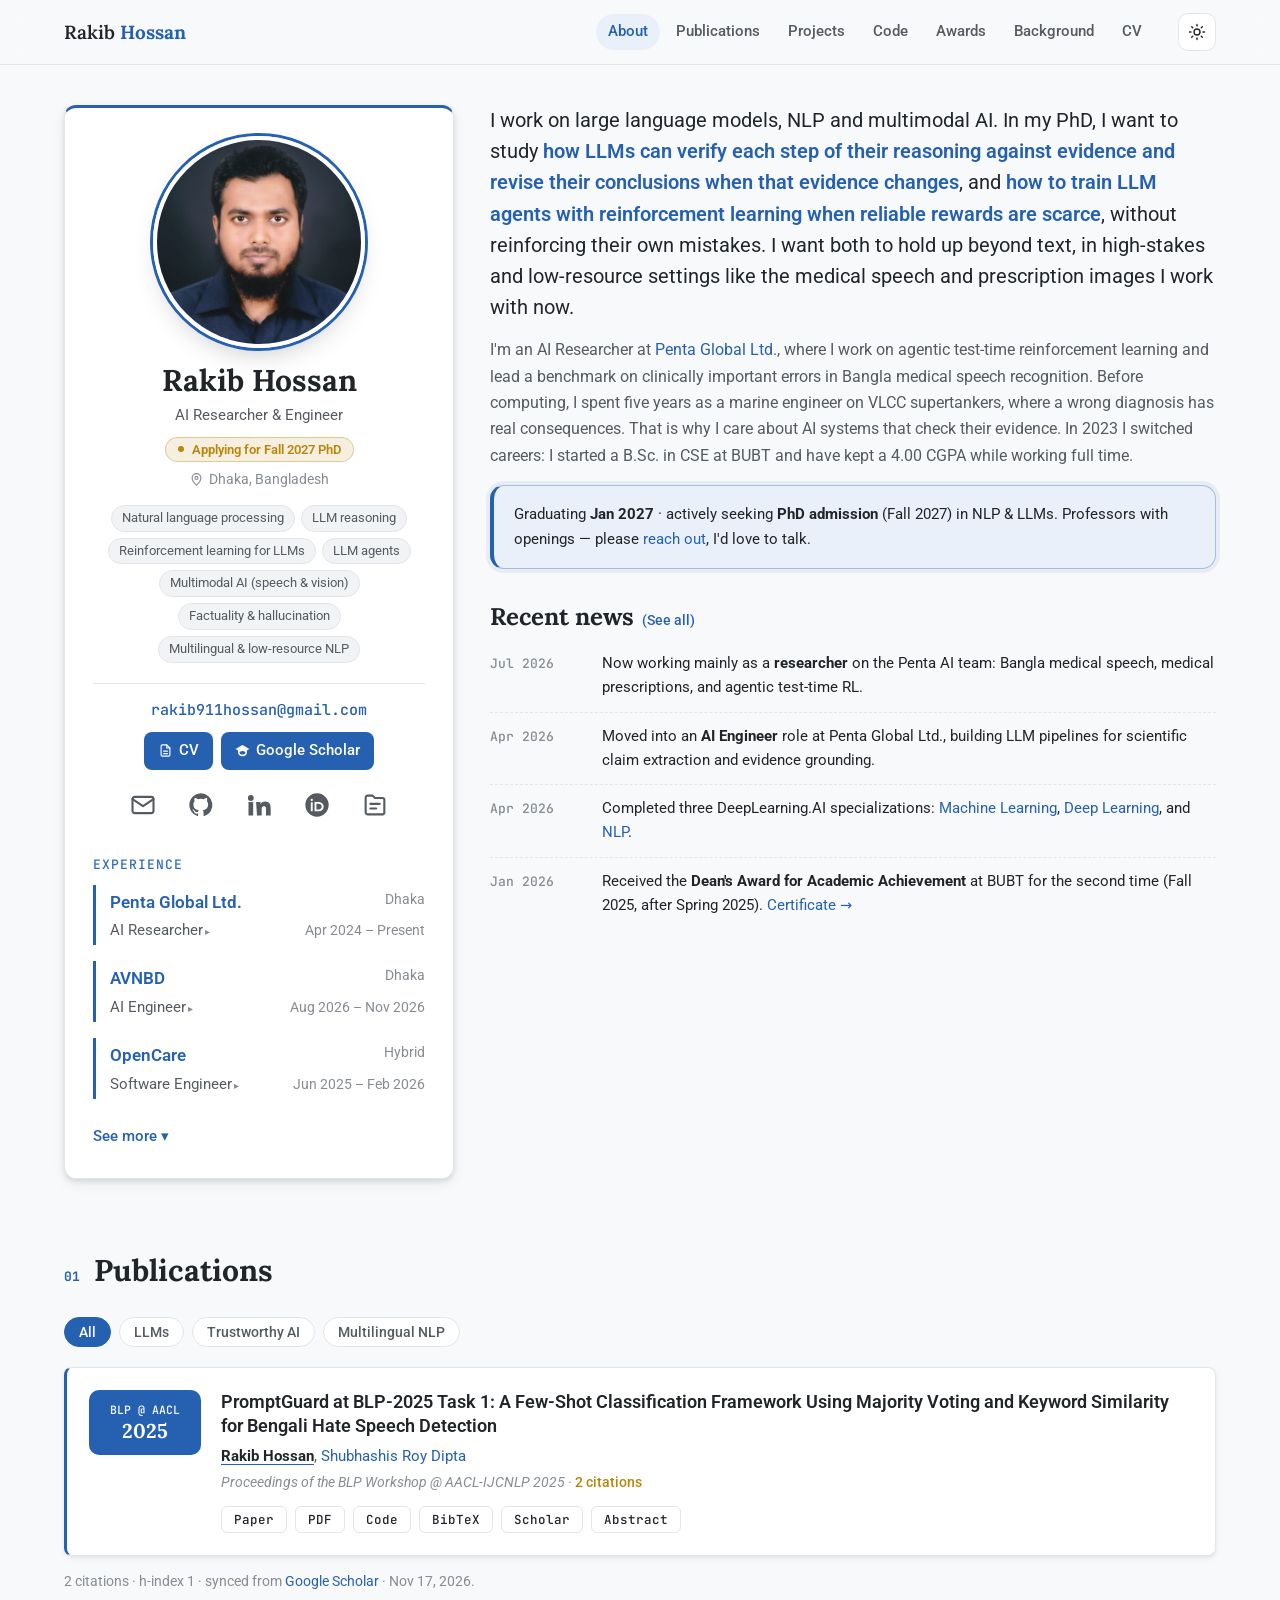
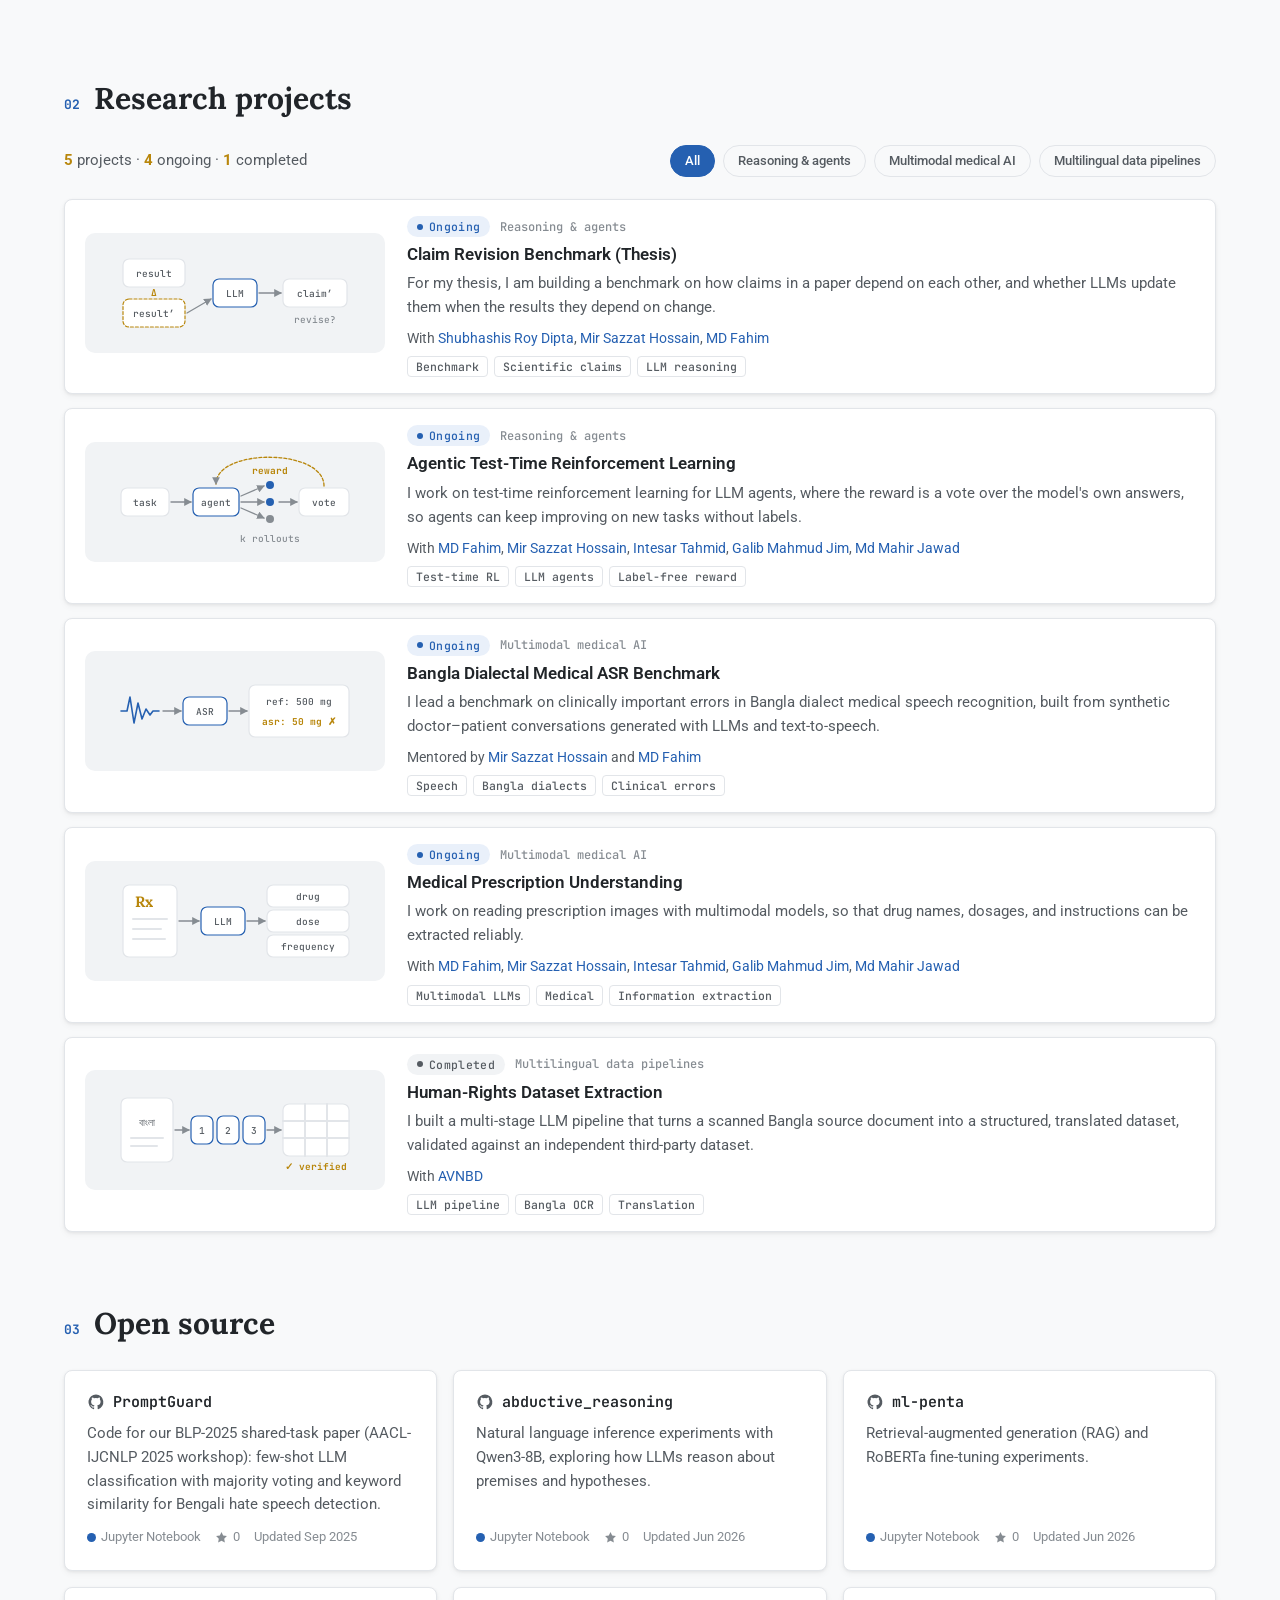
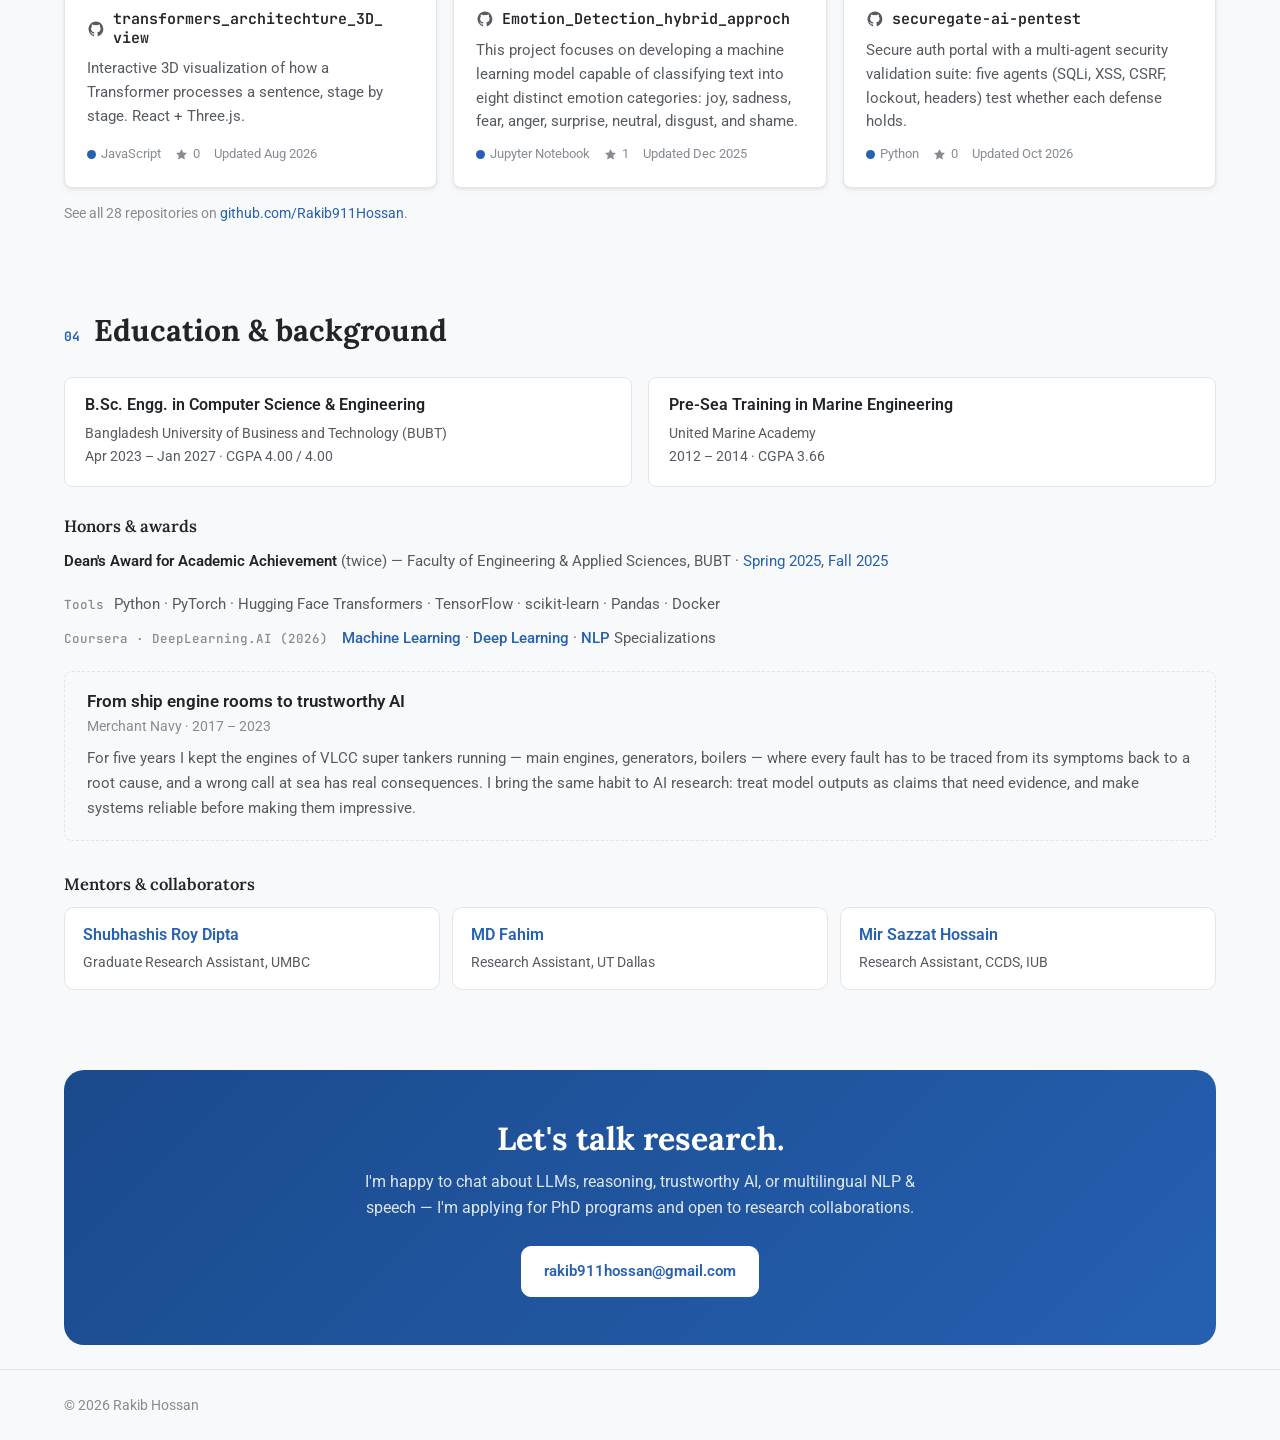
==== commit 58e9ac6f: "chore: refresh data and prerendered page" ====
--- a/index.html
+++ b/index.html
@@ -153,7 +153,7 @@
         <p class="abstract" hidden="">A prompt-based, few-shot framework for Bengali hate speech detection that combines LLM classification with majority voting across repeated generations and keyword-similarity signals, targeting reliable predictions in a low-resource language setting. It reaches 67.61 micro-F1, compared with 60.75 for an n-gram baseline.</p>
       </div>
     </li></ol>
-    <p class="note" id="scholarNote">2 citations · h-index 1 · synced from <a href="https://scholar.google.com/citations?user=-NhjHp8AAAAJ&amp;hl=en" target="_blank" rel="noopener">Google Scholar</a> · Nov 13, 2026.</p>
+    <p class="note" id="scholarNote">2 citations · h-index 1 · synced from <a href="https://scholar.google.com/citations?user=-NhjHp8AAAAJ&amp;hl=en" target="_blank" rel="noopener">Google Scholar</a> · Nov 17, 2026.</p>
   </section>
 
   <section id="projects" class="section">
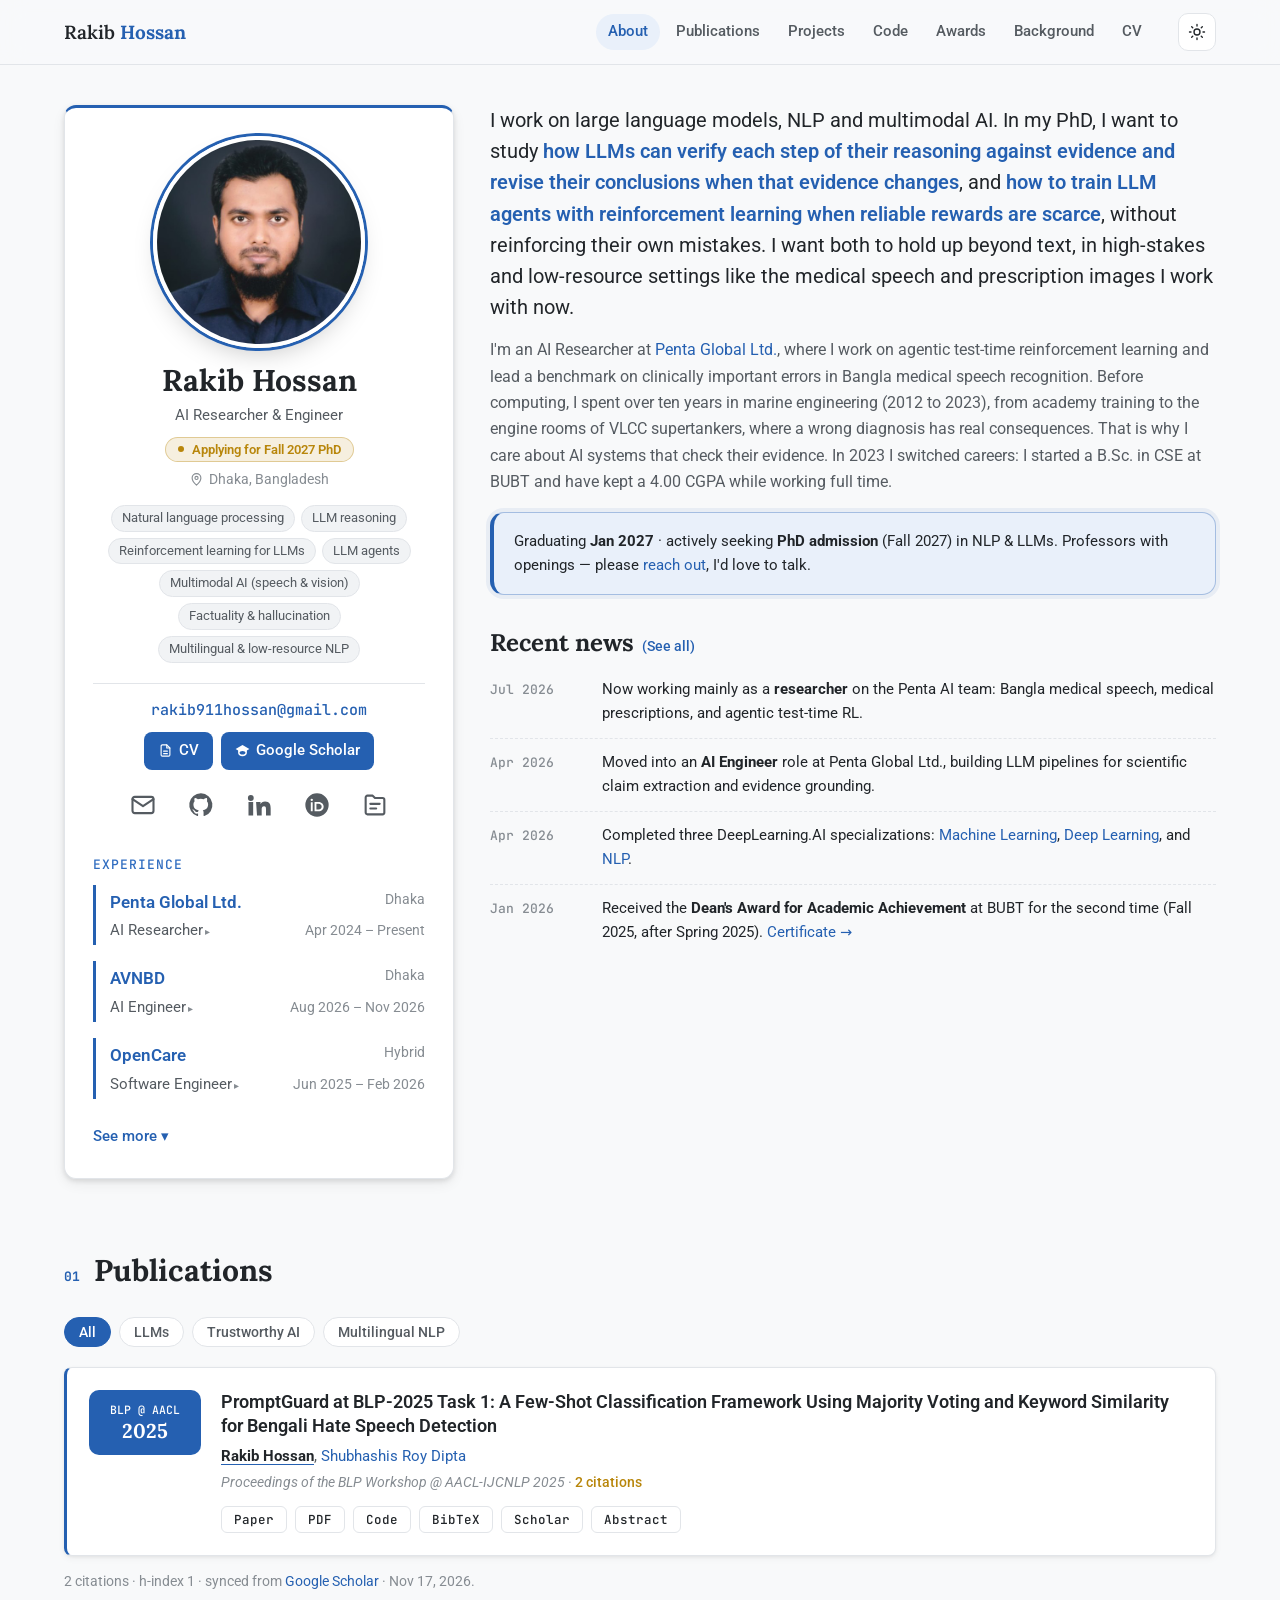
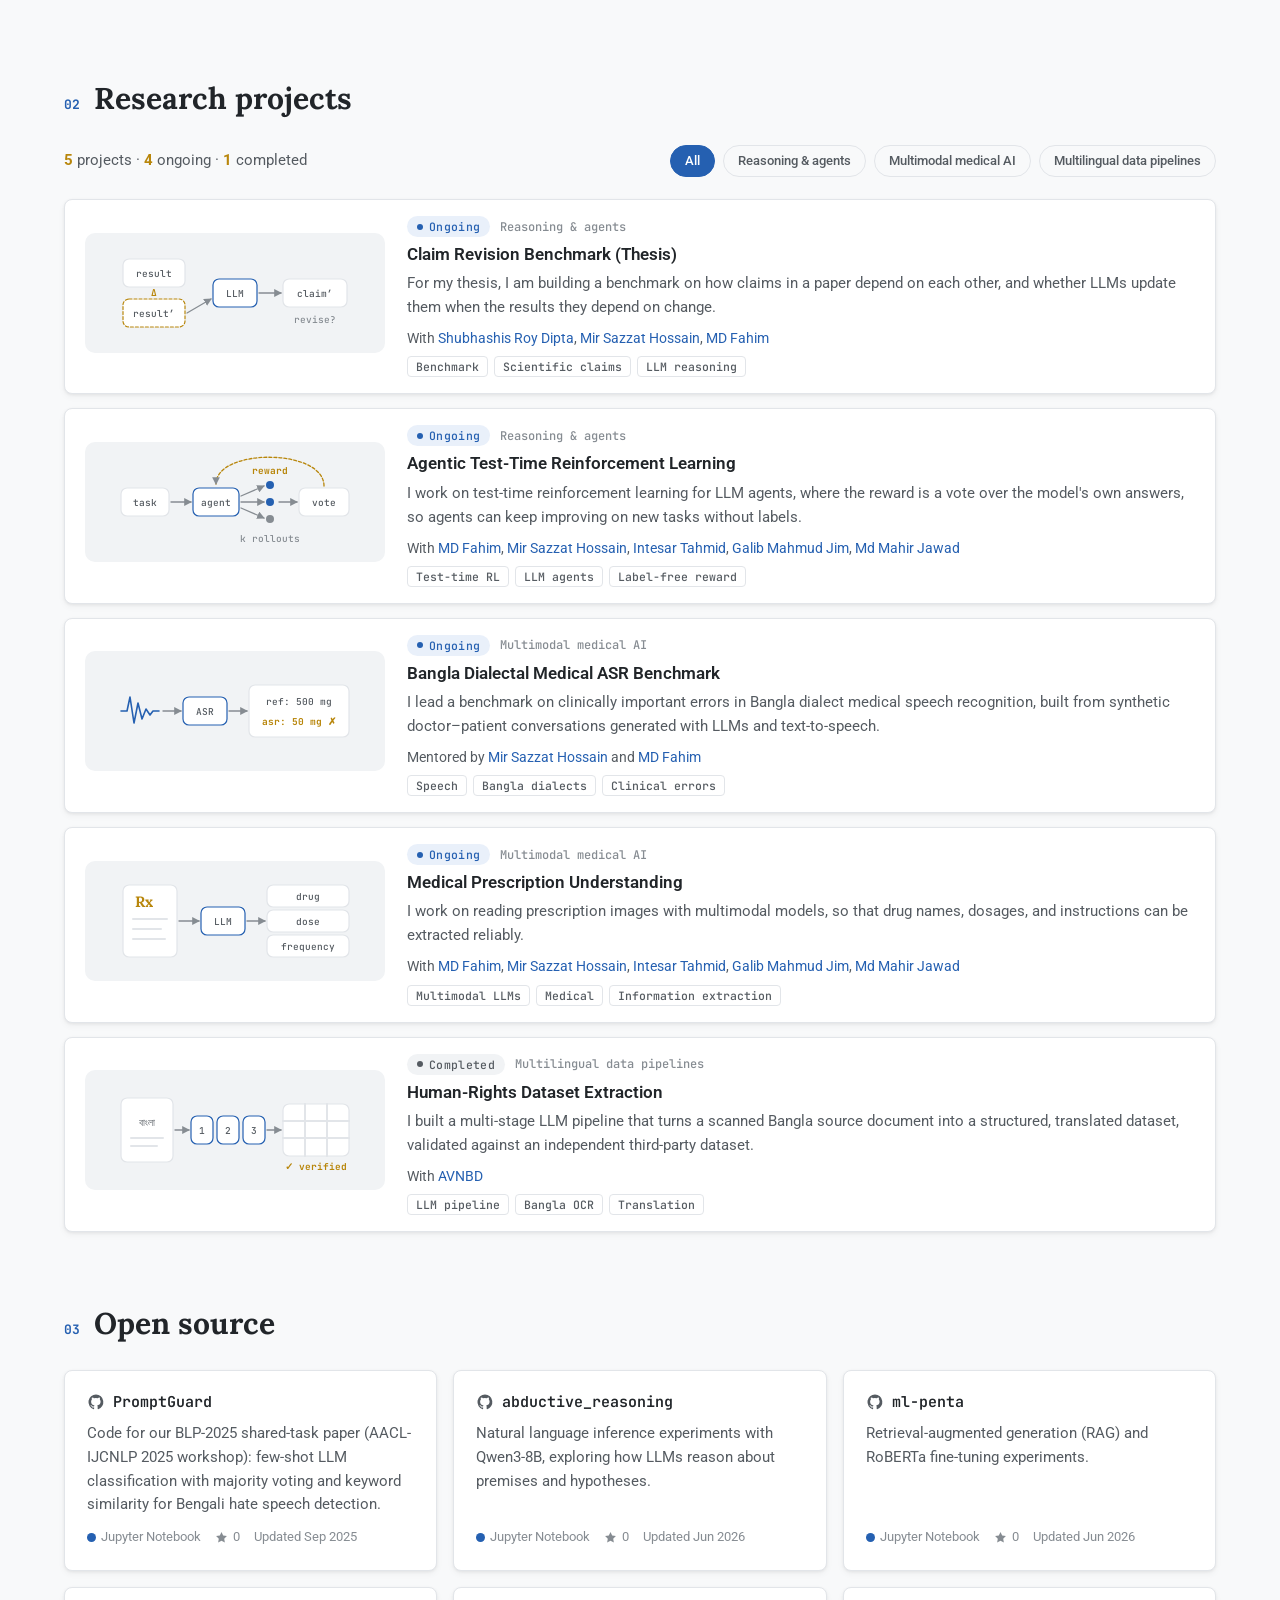
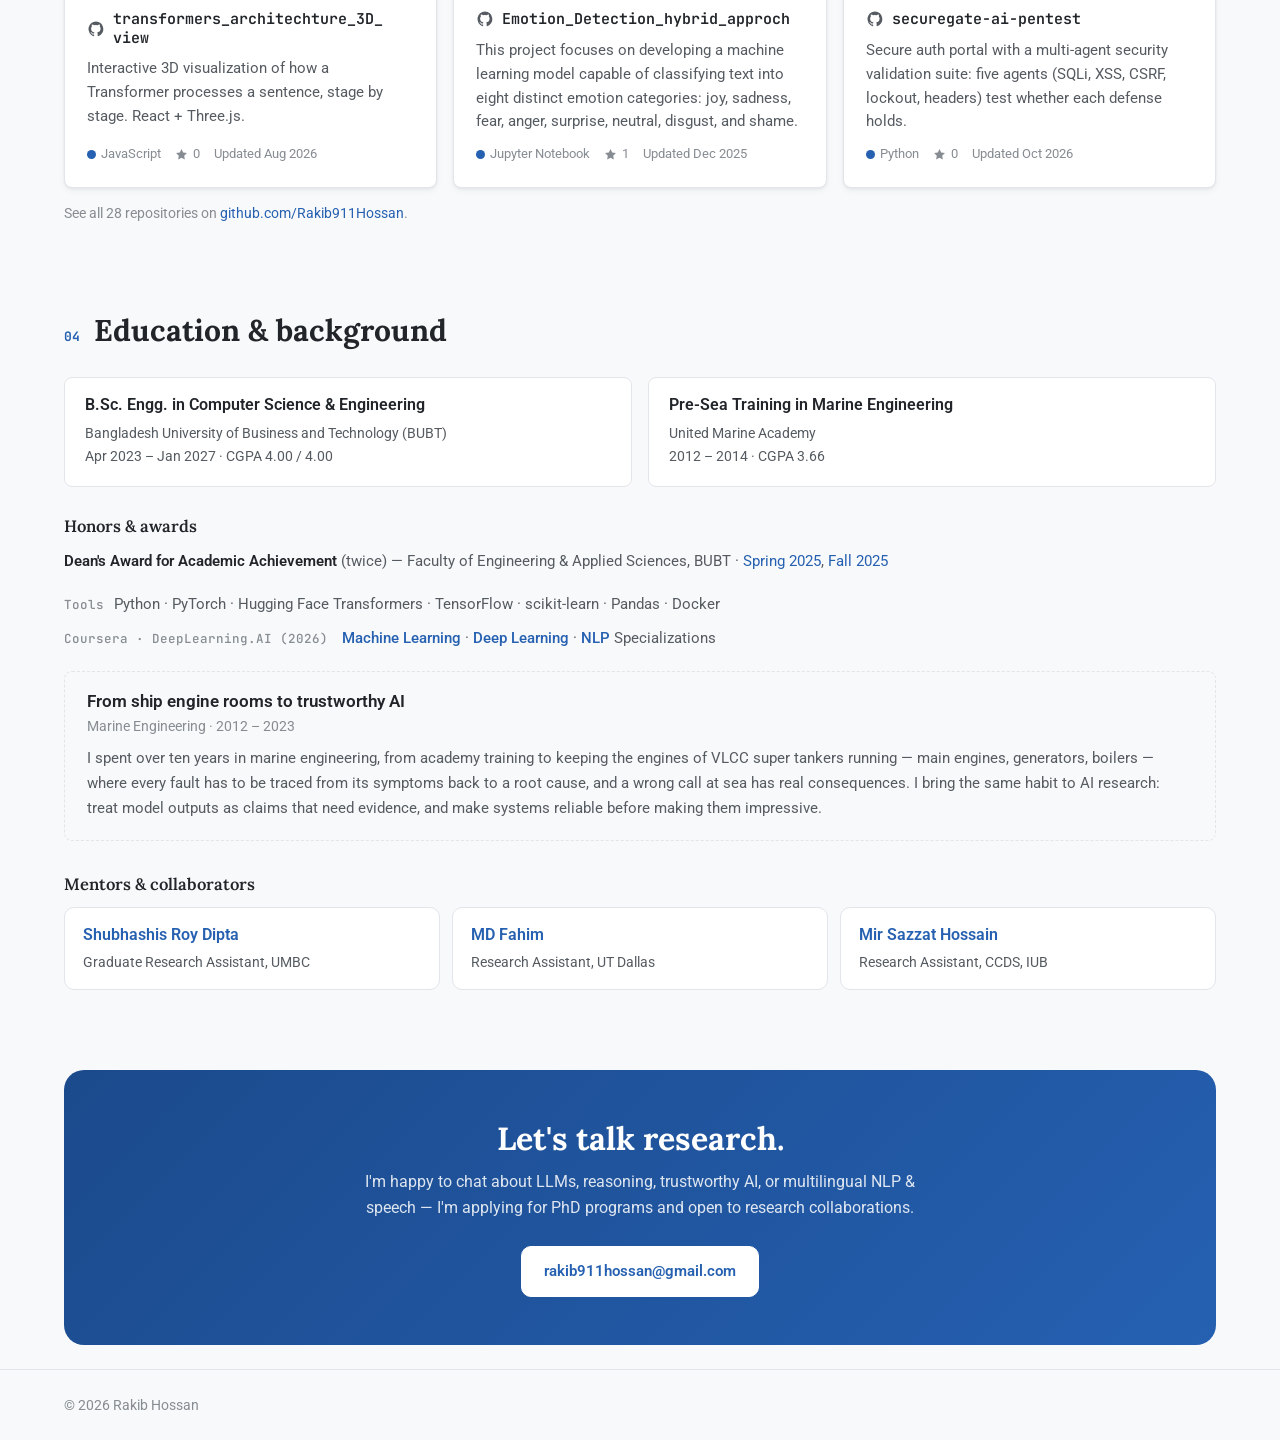
==== commit c0038219: "Marine career: years only, framed as 2012 to 2023 in marine engineering Co-Authored-By: Claude Opus " ====
--- a/index.html
+++ b/index.html
@@ -106,7 +106,7 @@
       <details>
         <summary>
           <span class="exp-row"><span class="exp-org">MT. XIDI · Seacon Star</span><span class="exp-where">At sea</span></span>
-          <span class="exp-row"><span>Junior Engineer</span><span class="exp-date">Mar 2022 – Jan 2023</span></span>
+          <span class="exp-row"><span>Junior Engineer</span><span class="exp-date">2022 – 2023</span></span>
         </summary>
         <ul><li>Ran and maintained main engine, power, boiler and water systems on a crude oil supertanker (VLCC, GRT 160,000).</li></ul>
       </details>
@@ -115,7 +115,7 @@
       <details>
         <summary>
           <span class="exp-row"><span class="exp-org">ATLANTIC 1 · MT. ARTAVIL</span><span class="exp-where">At sea</span></span>
-          <span class="exp-row"><span>Engine Cadet</span><span class="exp-date">Sep 2017 – Aug 2021</span></span>
+          <span class="exp-row"><span>Engine Cadet</span><span class="exp-date">2017 – 2021</span></span>
         </summary>
         <ul><li>Four years on super tankers maintaining propulsion, power and emergency systems.</li></ul>
       </details>
@@ -125,7 +125,7 @@
 
     <div class="intro">
       <p class="lead" data-bind="lead">I work on large language models, NLP and multimodal AI. In my PhD, I want to study <strong>how LLMs can verify each step of their reasoning against evidence and revise their conclusions when that evidence changes</strong>, and <strong>how to train LLM agents with reinforcement learning when reliable rewards are scarce</strong>, without reinforcing their own mistakes. I want both to hold up beyond text, in high-stakes and low-resource settings like the medical speech and prescription images I work with now.</p>
-      <p class="bio" data-bind="bio">I'm an AI Researcher at <a href="https://www.pentabd.com/" target="_blank" rel="noopener">Penta Global Ltd.</a>, where I work on agentic test-time reinforcement learning and lead a benchmark on clinically important errors in Bangla medical speech recognition. Before computing, I spent five years as a marine engineer on VLCC supertankers, where a wrong diagnosis has real consequences. That is why I care about AI systems that check their evidence. In 2023 I switched careers: I started a B.Sc. in CSE at BUBT and have kept a 4.00 CGPA while working full time.</p>
+      <p class="bio" data-bind="bio">I'm an AI Researcher at <a href="https://www.pentabd.com/" target="_blank" rel="noopener">Penta Global Ltd.</a>, where I work on agentic test-time reinforcement learning and lead a benchmark on clinically important errors in Bangla medical speech recognition. Before computing, I spent over ten years in marine engineering (2012 to 2023), from academy training to the engine rooms of VLCC supertankers, where a wrong diagnosis has real consequences. That is why I care about AI systems that check their evidence. In 2023 I switched careers: I started a B.Sc. in CSE at BUBT and have kept a 4.00 CGPA while working full time.</p>
       <div class="callout" data-bind="availability">Graduating <b>Jan 2027</b> · actively seeking <b>PhD admission</b> (Fall 2027) in NLP &amp; LLMs. Professors with openings — please <a href="mailto:rakib911hossan@gmail.com">reach out</a>, I'd love to talk.</div>
 
       <div class="news-block">
@@ -324,7 +324,7 @@
     <ul class="certs" id="certs"><li class="cert-line"><span>Tools</span>Python · PyTorch · Hugging Face Transformers · TensorFlow · scikit-learn · Pandas · Docker</li><li class="cert-line"><span>Coursera · DeepLearning.AI (2026)</span>
       <a href="https://www.coursera.org/account/accomplishments/specialization/XMKAPHUMMHVB" target="_blank" rel="noopener">Machine Learning</a> · <a href="https://www.coursera.org/account/accomplishments/specialization/9ME2UUUP5Z7C" target="_blank" rel="noopener">Deep Learning</a> · <a href="https://www.coursera.org/account/accomplishments/specialization/H6KVV0WMY6SE" target="_blank" rel="noopener">NLP</a> Specializations</li></ul>
     <div id="beyond">
-    <article class="beyond"><h3>From ship engine rooms to trustworthy AI</h3><p class="tl-meta">Merchant Navy · 2017 – 2023</p><p>For five years I kept the engines of VLCC super tankers running — main engines, generators, boilers — where every fault has to be traced from its symptoms back to a root cause, and a wrong call at sea has real consequences. I bring the same habit to AI research: treat model outputs as claims that need evidence, and make systems reliable before making them impressive.</p></article></div>
+    <article class="beyond"><h3>From ship engine rooms to trustworthy AI</h3><p class="tl-meta">Marine Engineering · 2012 – 2023</p><p>I spent over ten years in marine engineering, from academy training to keeping the engines of VLCC super tankers running — main engines, generators, boilers — where every fault has to be traced from its symptoms back to a root cause, and a wrong call at sea has real consequences. I bring the same habit to AI research: treat model outputs as claims that need evidence, and make systems reliable before making them impressive.</p></article></div>
     <h3 class="sub-title">Mentors &amp; collaborators</h3>
     <ul class="mentors" id="mentors"><li><a href="https://roydipta.com/" target="_blank" rel="noopener">Shubhashis Roy Dipta</a><span>Graduate Research Assistant, UMBC</span></li><li><a href="https://md-fahim.github.io/" target="_blank" rel="noopener">MD Fahim</a><span>Research Assistant, UT Dallas</span></li><li><a href="https://mirsazzathossain.me/" target="_blank" rel="noopener">Mir Sazzat Hossain</a><span>Research Assistant, CCDS, IUB</span></li></ul>
   </section>
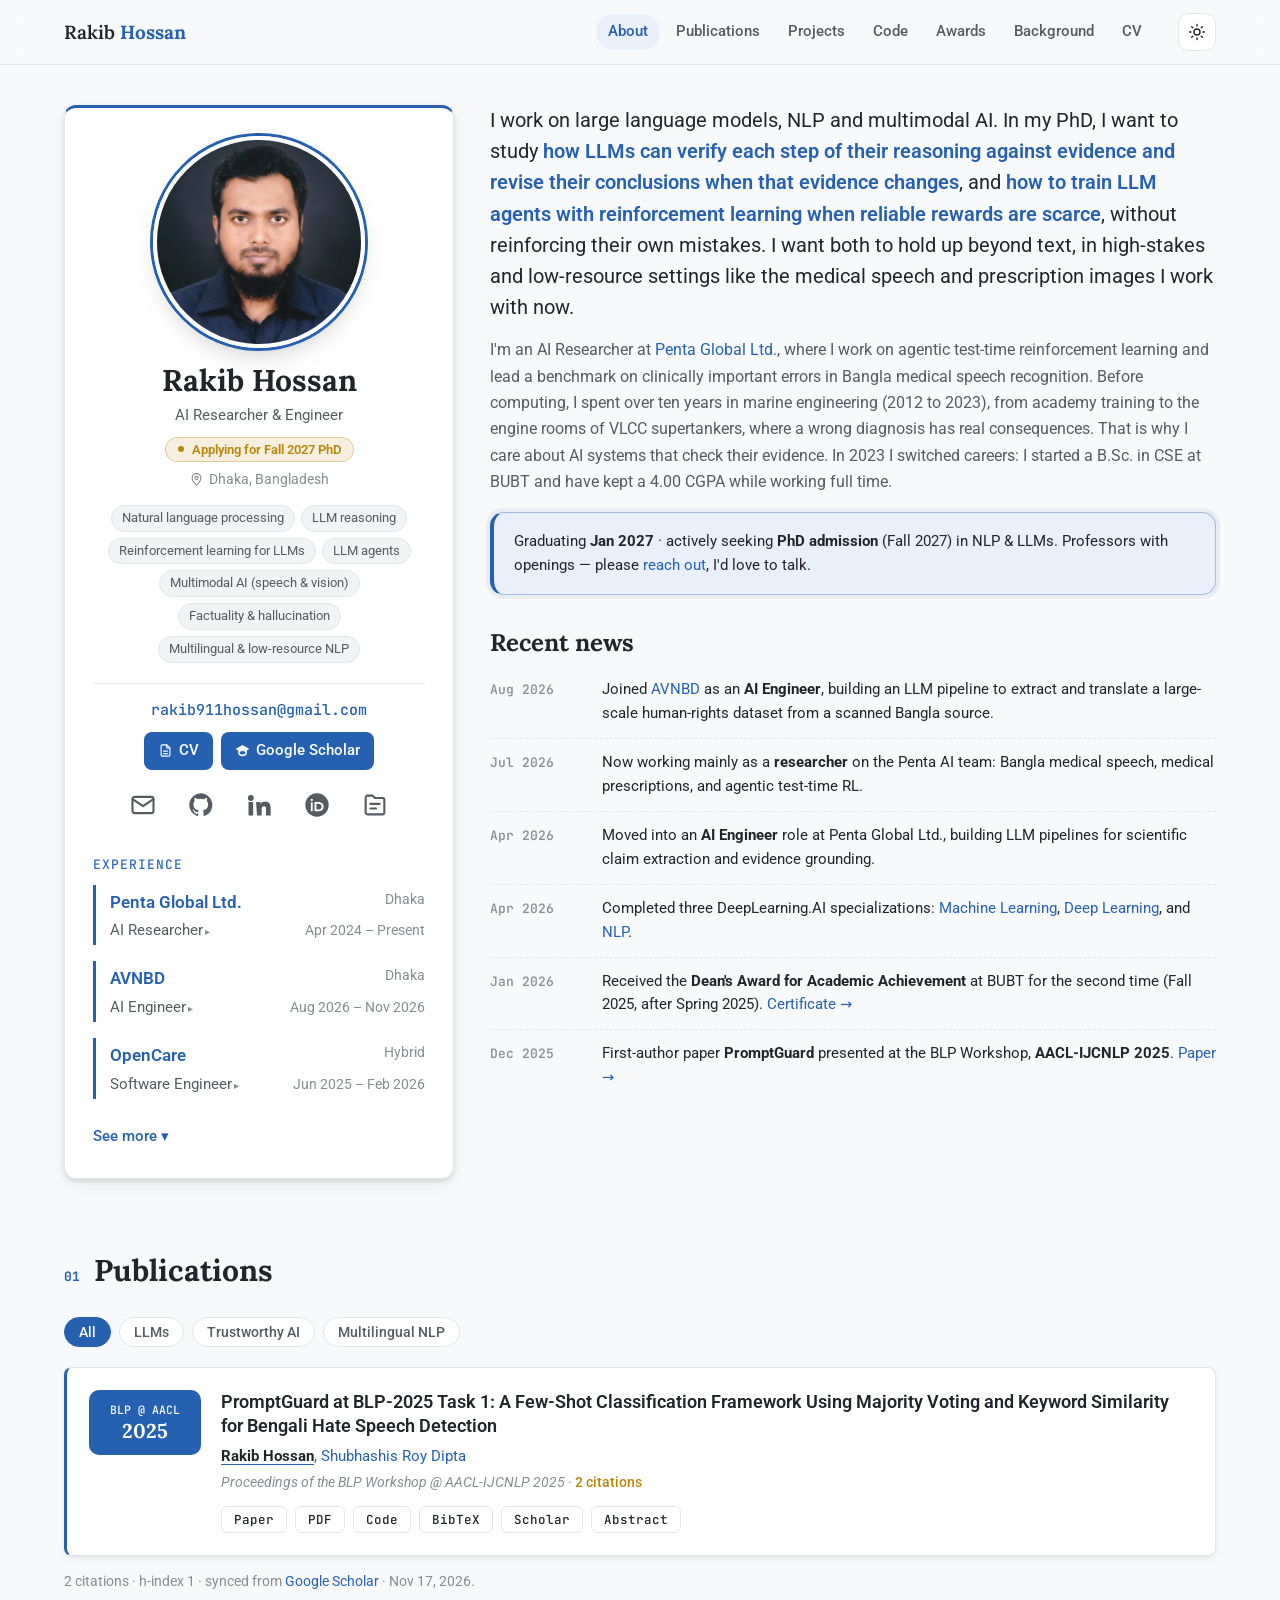
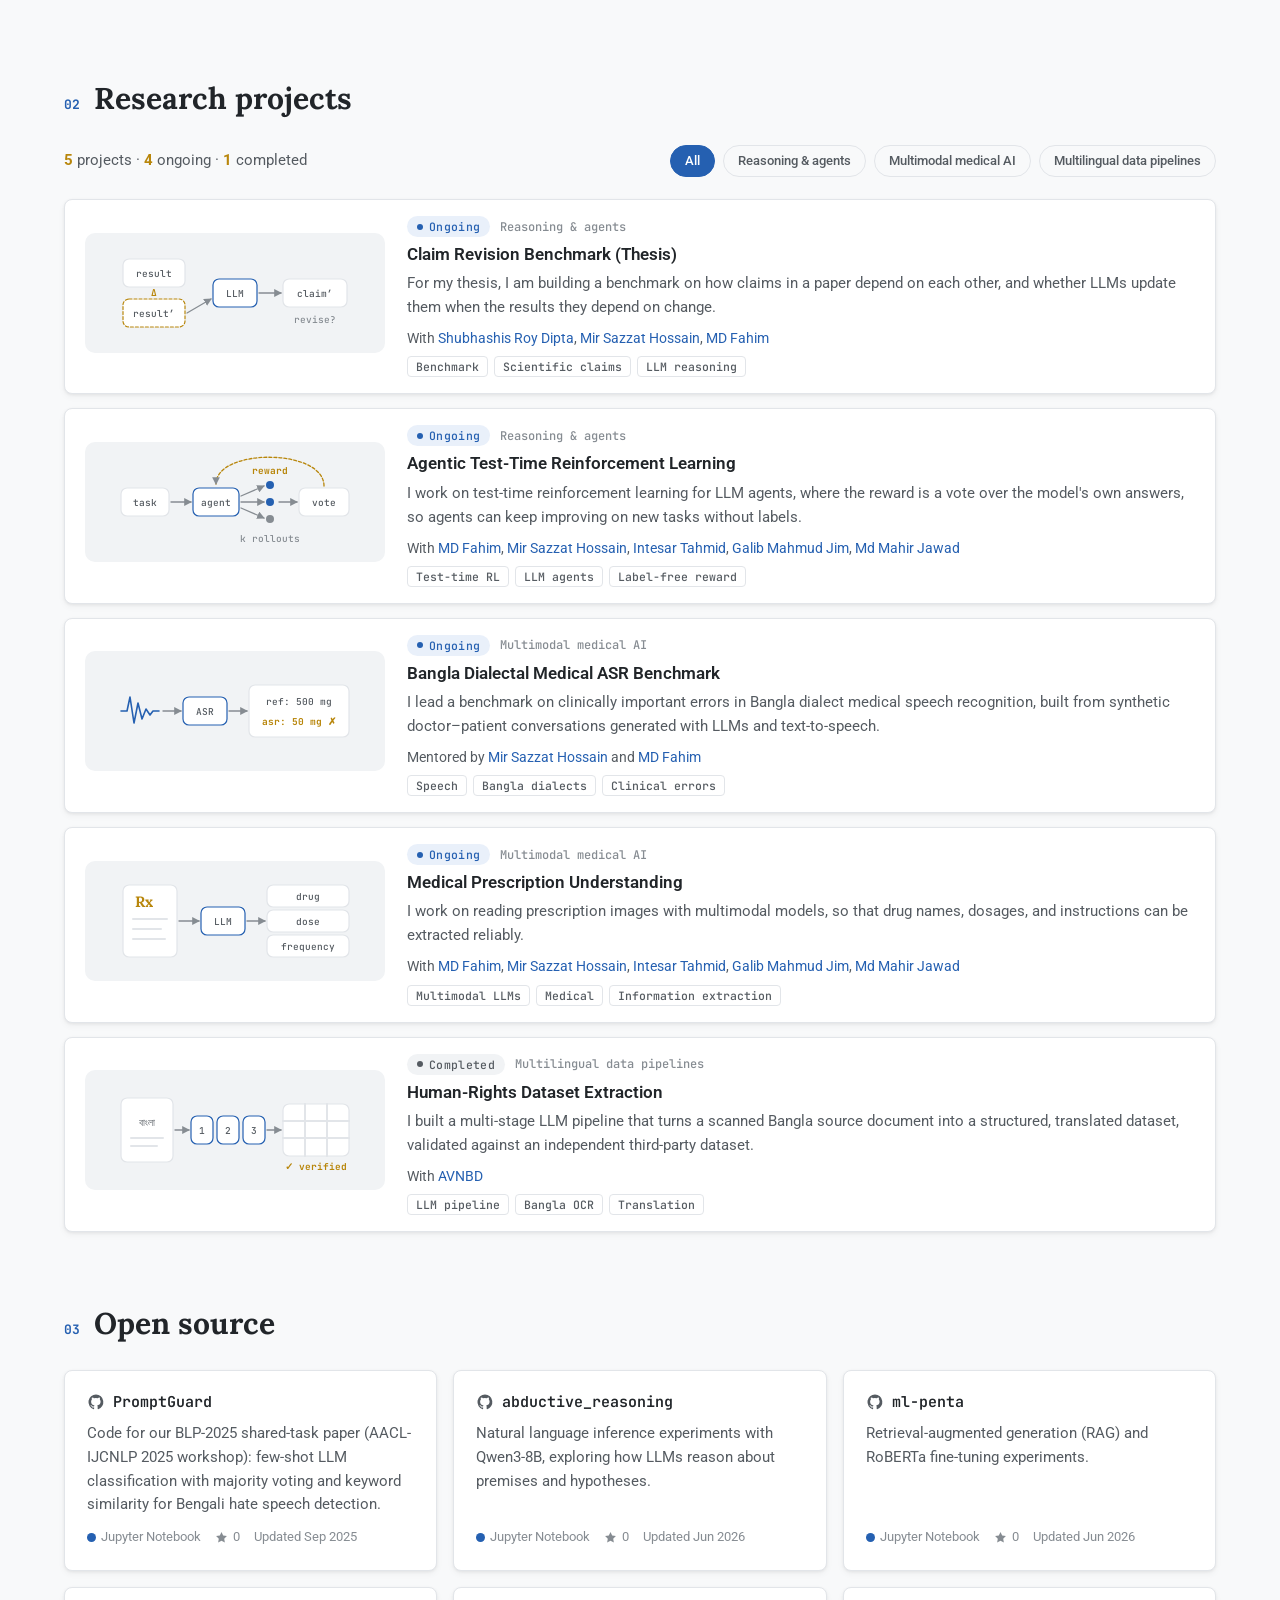
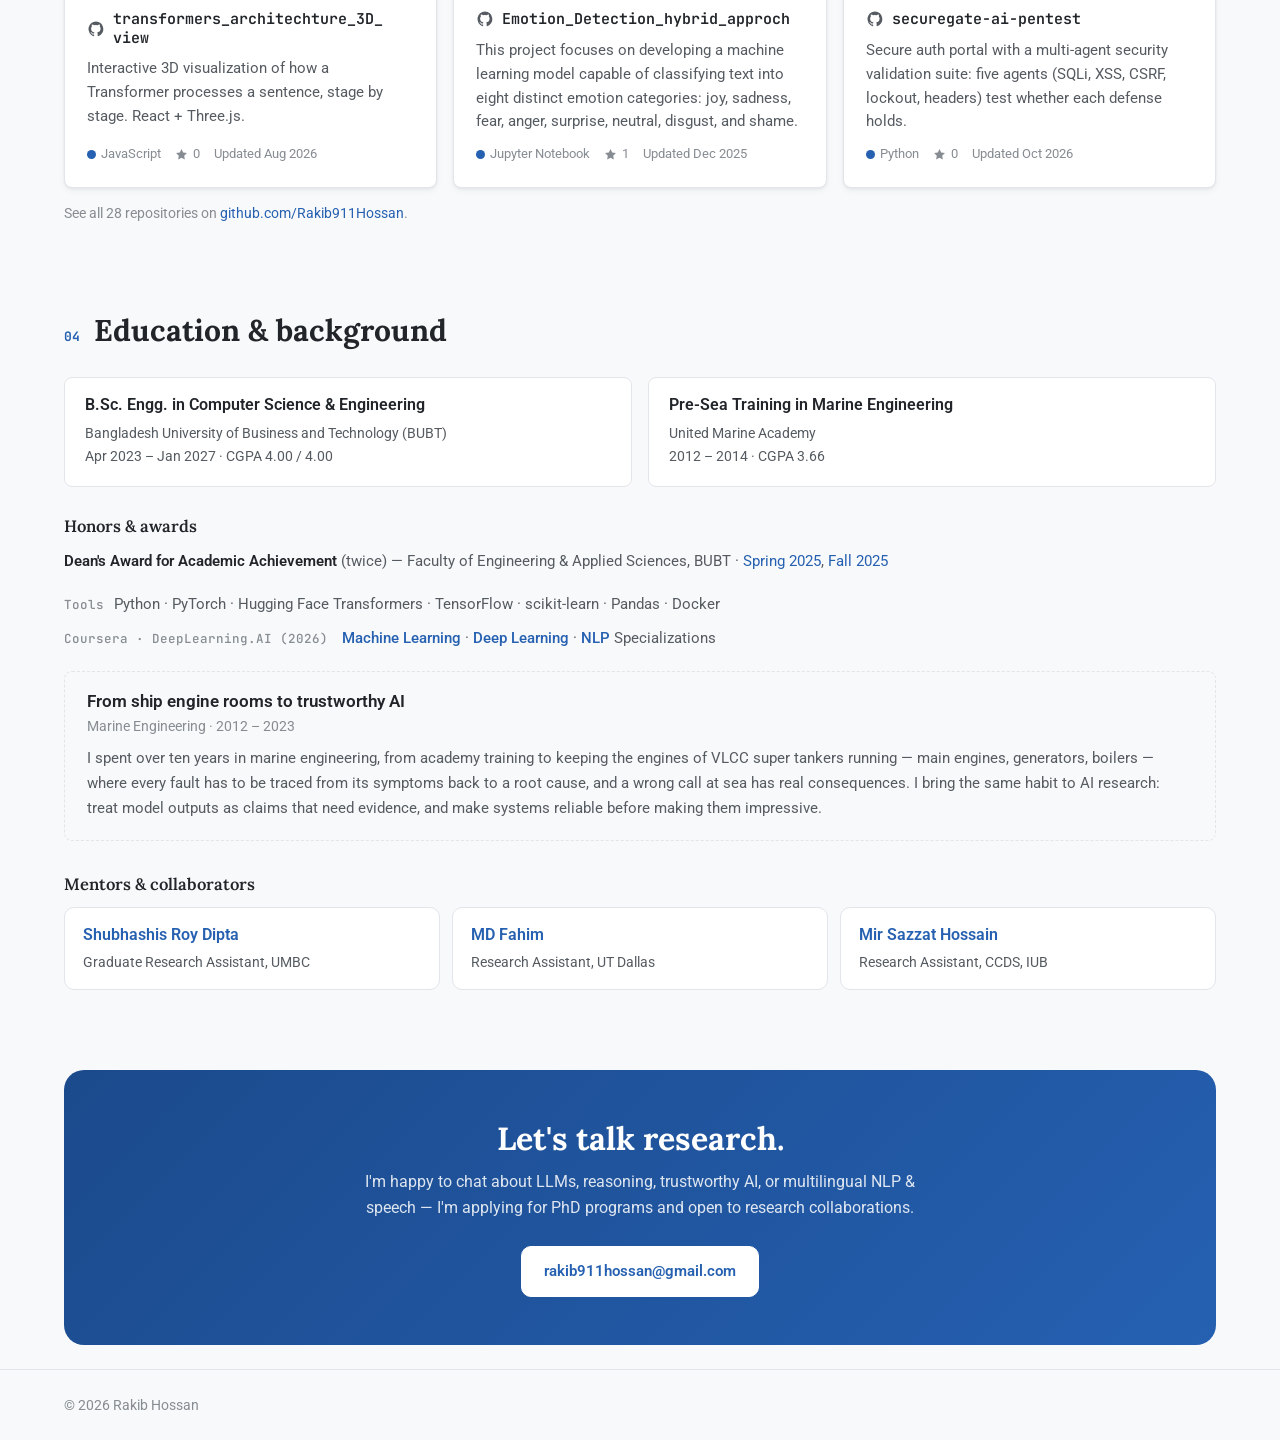
==== commit 4eb631a1: "News: show all items (PromptGuard visible), add AVNBD Aug 2026 Co-Authored-By: Claude Opus 5.5 <nore" ====
--- a/index.html
+++ b/index.html
@@ -129,8 +129,8 @@
       <div class="callout" data-bind="availability">Graduating <b>Jan 2027</b> · actively seeking <b>PhD admission</b> (Fall 2027) in NLP &amp; LLMs. Professors with openings — please <a href="mailto:rakib911hossan@gmail.com">reach out</a>, I'd love to talk.</div>
 
       <div class="news-block">
-        <h2 class="block-title">Recent news <button class="link-btn" id="newsMore">(See all)</button></h2>
-        <ul class="news" id="newsList"><li><time>Jul 2026</time><span>Now working mainly as a <strong>researcher</strong> on the Penta AI team: Bangla medical speech, medical prescriptions, and agentic test-time RL.</span></li><li><time>Apr 2026</time><span>Moved into an <strong>AI Engineer</strong> role at Penta Global Ltd., building LLM pipelines for scientific claim extraction and evidence grounding.</span></li><li><time>Apr 2026</time><span>Completed three DeepLearning.AI specializations: <a href="https://www.coursera.org/account/accomplishments/specialization/XMKAPHUMMHVB" target="_blank" rel="noopener">Machine Learning</a>, <a href="https://www.coursera.org/account/accomplishments/specialization/9ME2UUUP5Z7C" target="_blank" rel="noopener">Deep Learning</a>, and <a href="https://www.coursera.org/account/accomplishments/specialization/H6KVV0WMY6SE" target="_blank" rel="noopener">NLP</a>.</span></li><li><time>Jan 2026</time><span>Received the <strong>Dean's Award for Academic Achievement</strong> at BUBT for the second time (Fall 2025, after Spring 2025). <a href="assets/awards/deans-award-fall-2025.jpg">Certificate →</a></span></li></ul>
+        <h2 class="block-title">Recent news <button class="link-btn" id="newsMore" hidden="">(See all)</button></h2>
+        <ul class="news" id="newsList"><li><time>Aug 2026</time><span>Joined <a href="https://avnbd.org/" target="_blank" rel="noopener">AVNBD</a> as an <strong>AI Engineer</strong>, building an LLM pipeline to extract and translate a large-scale human-rights dataset from a scanned Bangla source.</span></li><li><time>Jul 2026</time><span>Now working mainly as a <strong>researcher</strong> on the Penta AI team: Bangla medical speech, medical prescriptions, and agentic test-time RL.</span></li><li><time>Apr 2026</time><span>Moved into an <strong>AI Engineer</strong> role at Penta Global Ltd., building LLM pipelines for scientific claim extraction and evidence grounding.</span></li><li><time>Apr 2026</time><span>Completed three DeepLearning.AI specializations: <a href="https://www.coursera.org/account/accomplishments/specialization/XMKAPHUMMHVB" target="_blank" rel="noopener">Machine Learning</a>, <a href="https://www.coursera.org/account/accomplishments/specialization/9ME2UUUP5Z7C" target="_blank" rel="noopener">Deep Learning</a>, and <a href="https://www.coursera.org/account/accomplishments/specialization/H6KVV0WMY6SE" target="_blank" rel="noopener">NLP</a>.</span></li><li><time>Jan 2026</time><span>Received the <strong>Dean's Award for Academic Achievement</strong> at BUBT for the second time (Fall 2025, after Spring 2025). <a href="assets/awards/deans-award-fall-2025.jpg">Certificate →</a></span></li><li><time>Dec 2025</time><span>First-author paper <strong>PromptGuard</strong> presented at the BLP Workshop, <strong>AACL-IJCNLP 2025</strong>. <a href="https://aclanthology.org/2025.banglalp-1.35/" target="_blank" rel="noopener">Paper →</a></span></li></ul>
       </div>
     </div>
   </section>
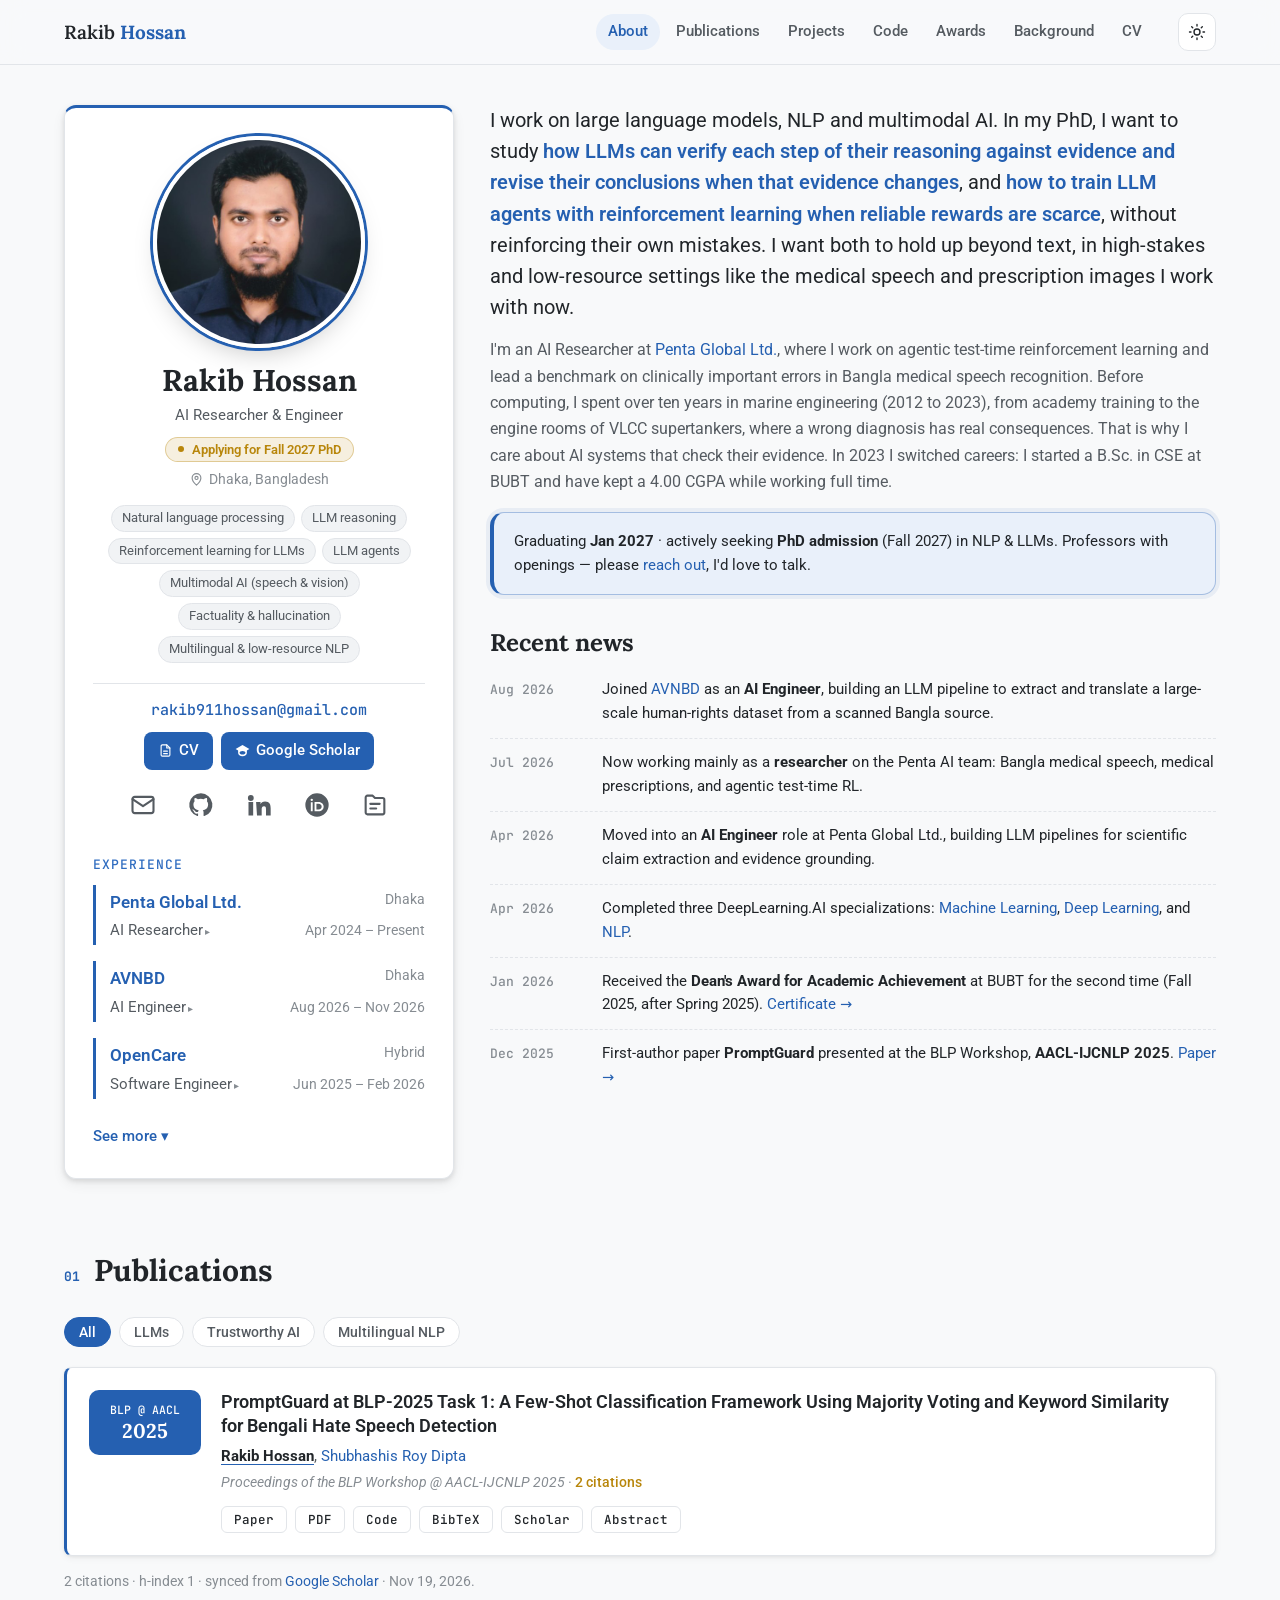
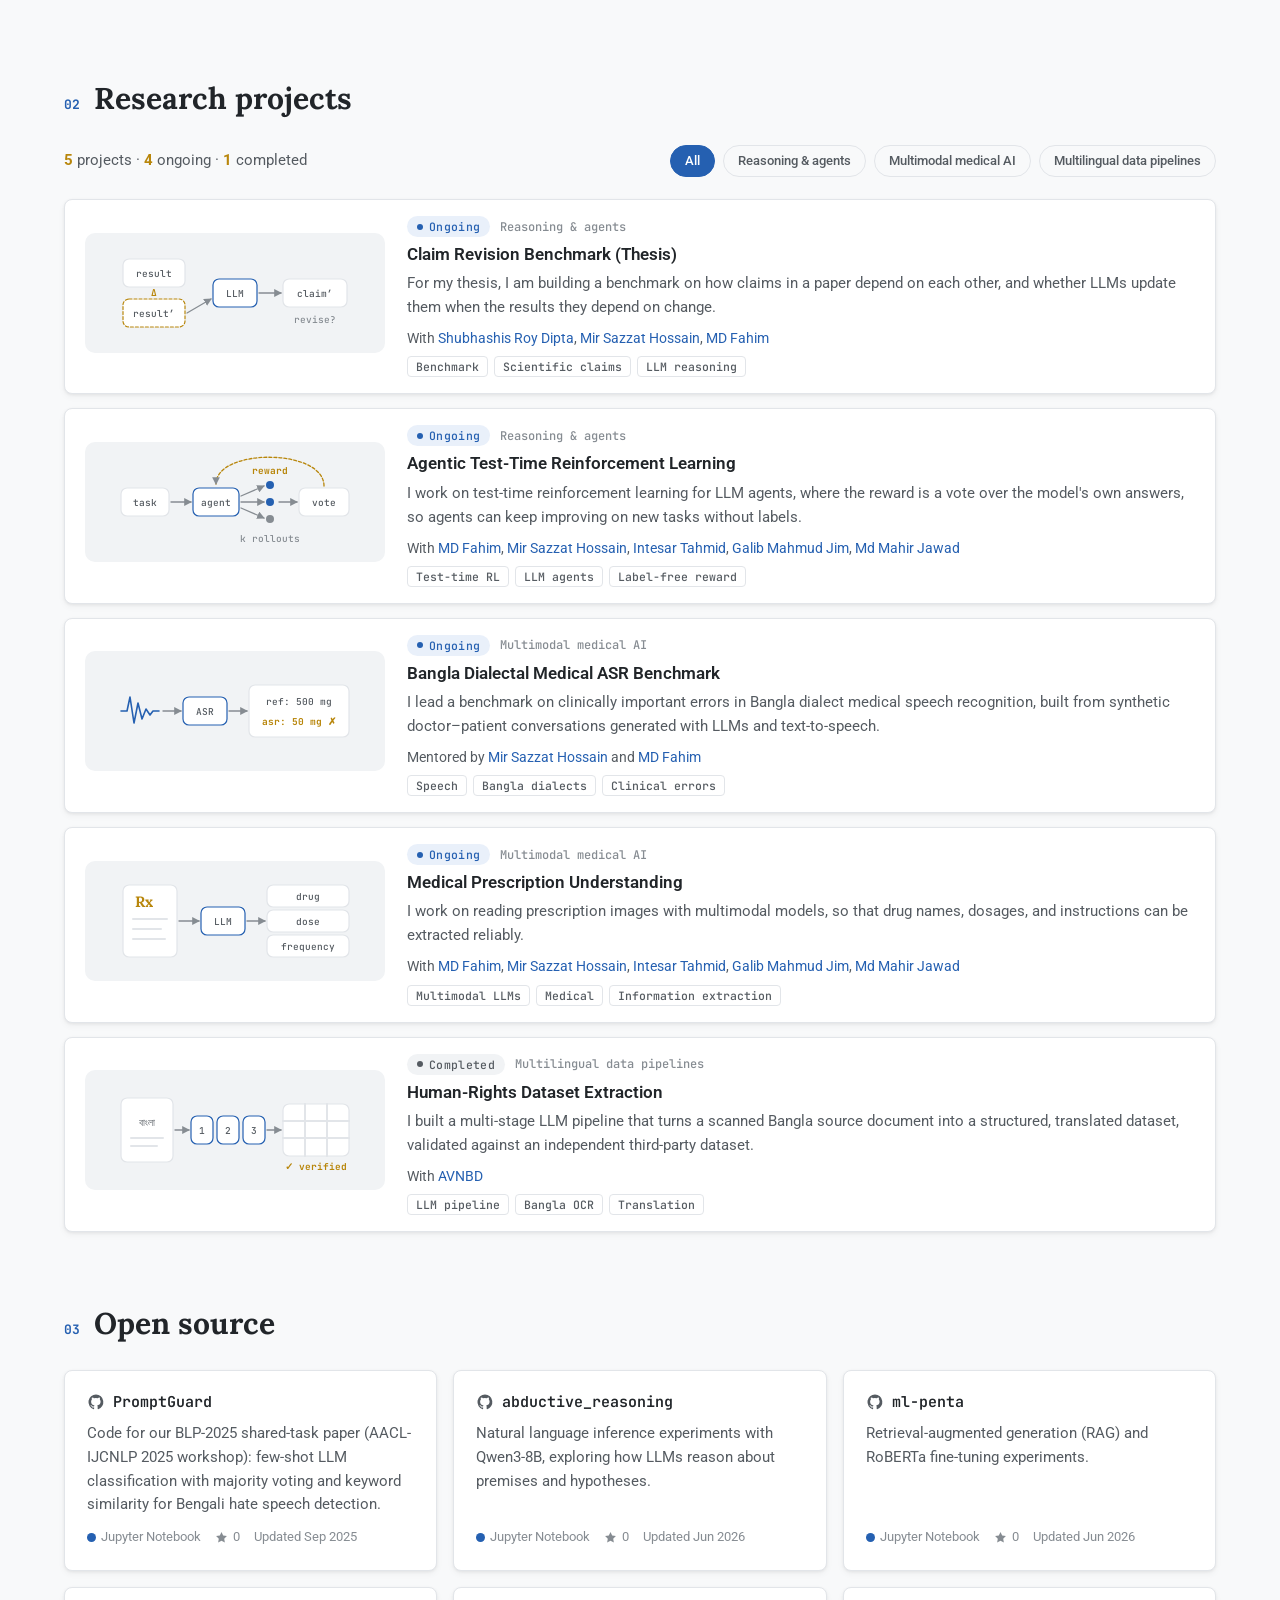
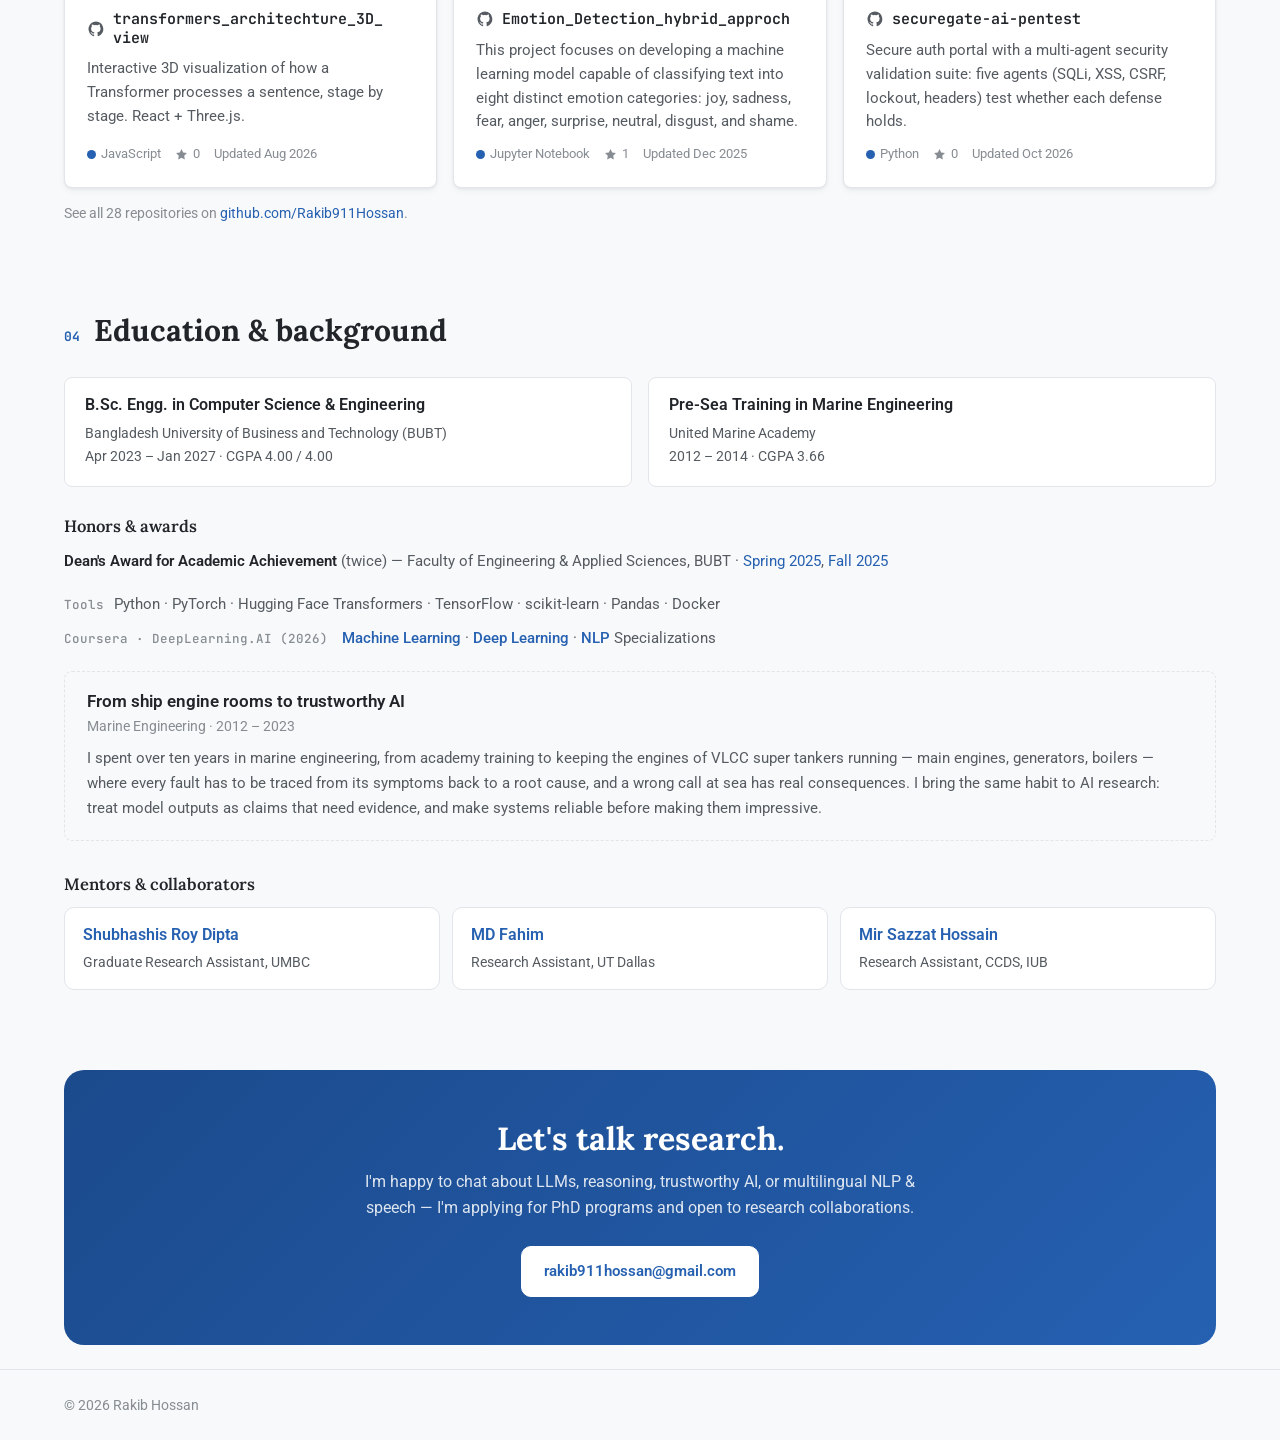
==== commit 0b352920: "chore: refresh data and prerendered page" ====
--- a/index.html
+++ b/index.html
@@ -153,7 +153,7 @@
         <p class="abstract" hidden="">A prompt-based, few-shot framework for Bengali hate speech detection that combines LLM classification with majority voting across repeated generations and keyword-similarity signals, targeting reliable predictions in a low-resource language setting. It reaches 67.61 micro-F1, compared with 60.75 for an n-gram baseline.</p>
       </div>
     </li></ol>
-    <p class="note" id="scholarNote">2 citations · h-index 1 · synced from <a href="https://scholar.google.com/citations?user=-NhjHp8AAAAJ&amp;hl=en" target="_blank" rel="noopener">Google Scholar</a> · Nov 17, 2026.</p>
+    <p class="note" id="scholarNote">2 citations · h-index 1 · synced from <a href="https://scholar.google.com/citations?user=-NhjHp8AAAAJ&amp;hl=en" target="_blank" rel="noopener">Google Scholar</a> · Nov 19, 2026.</p>
   </section>
 
   <section id="projects" class="section">
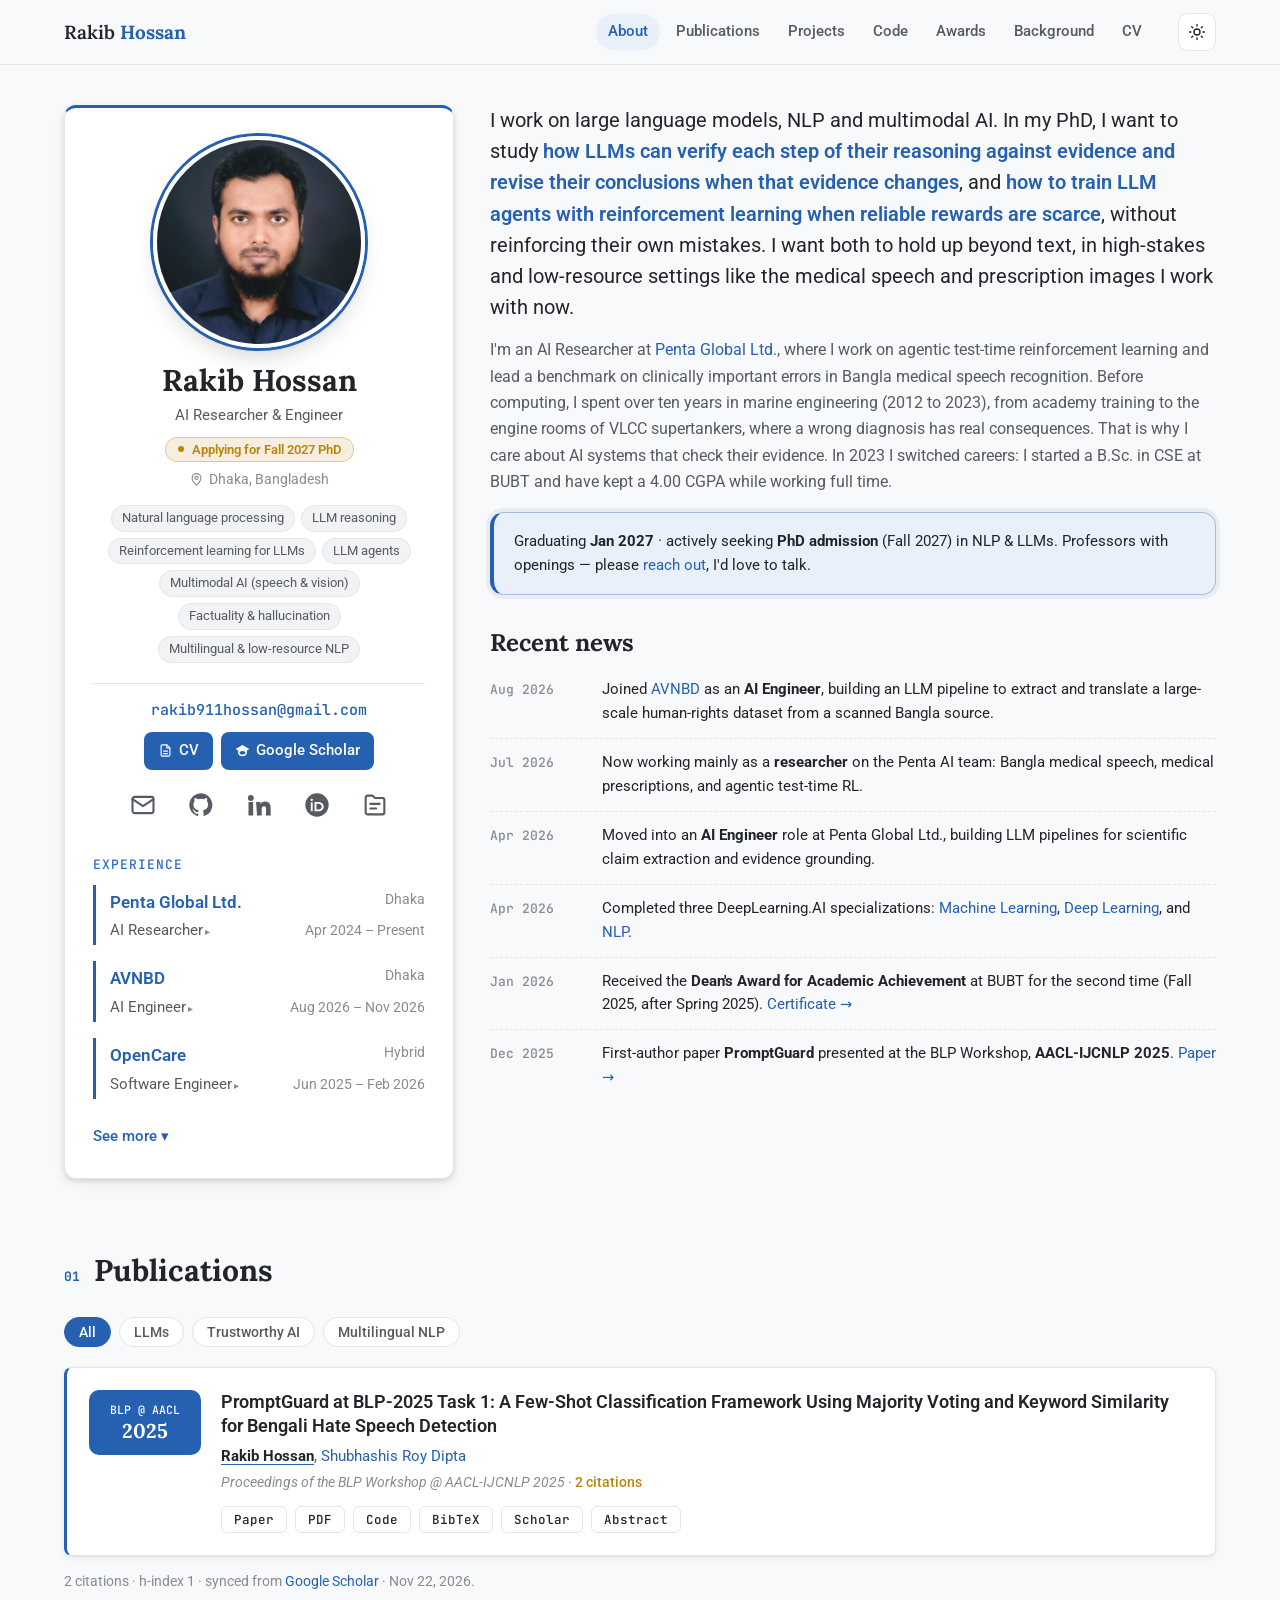
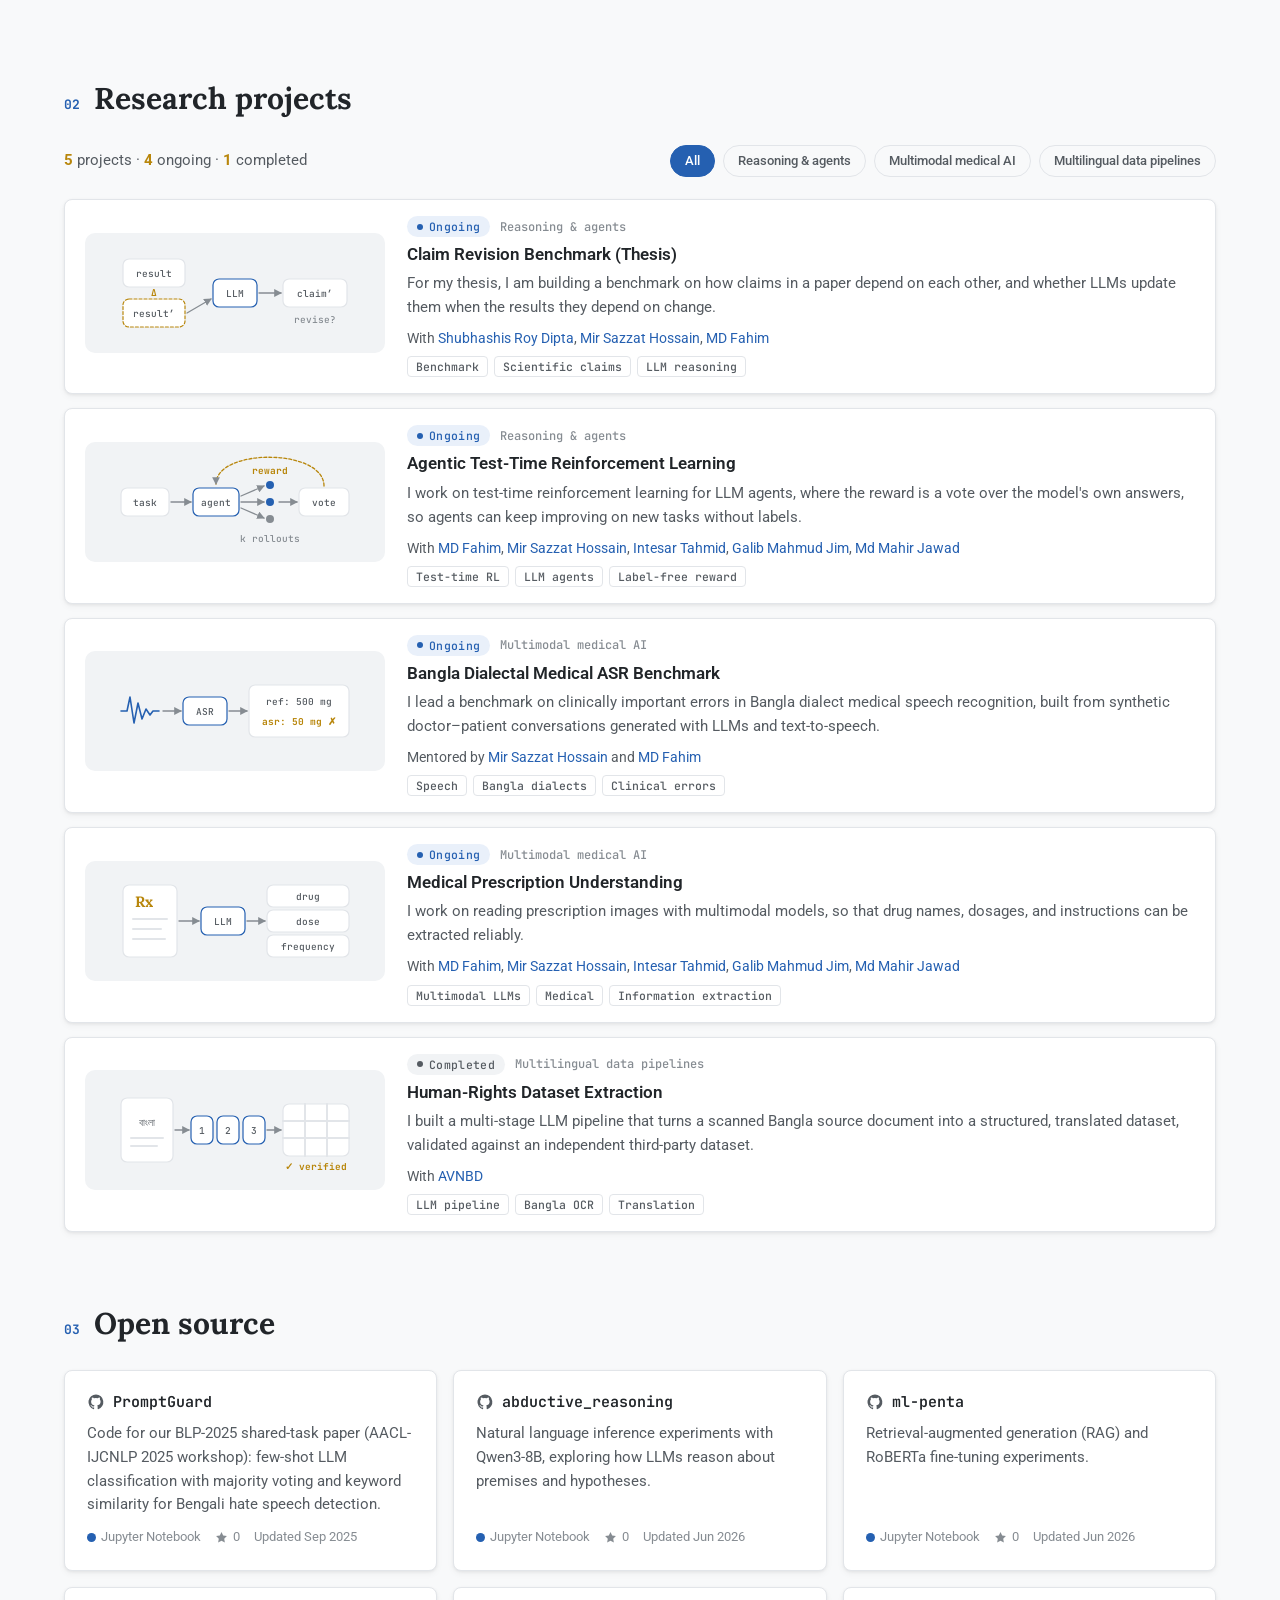
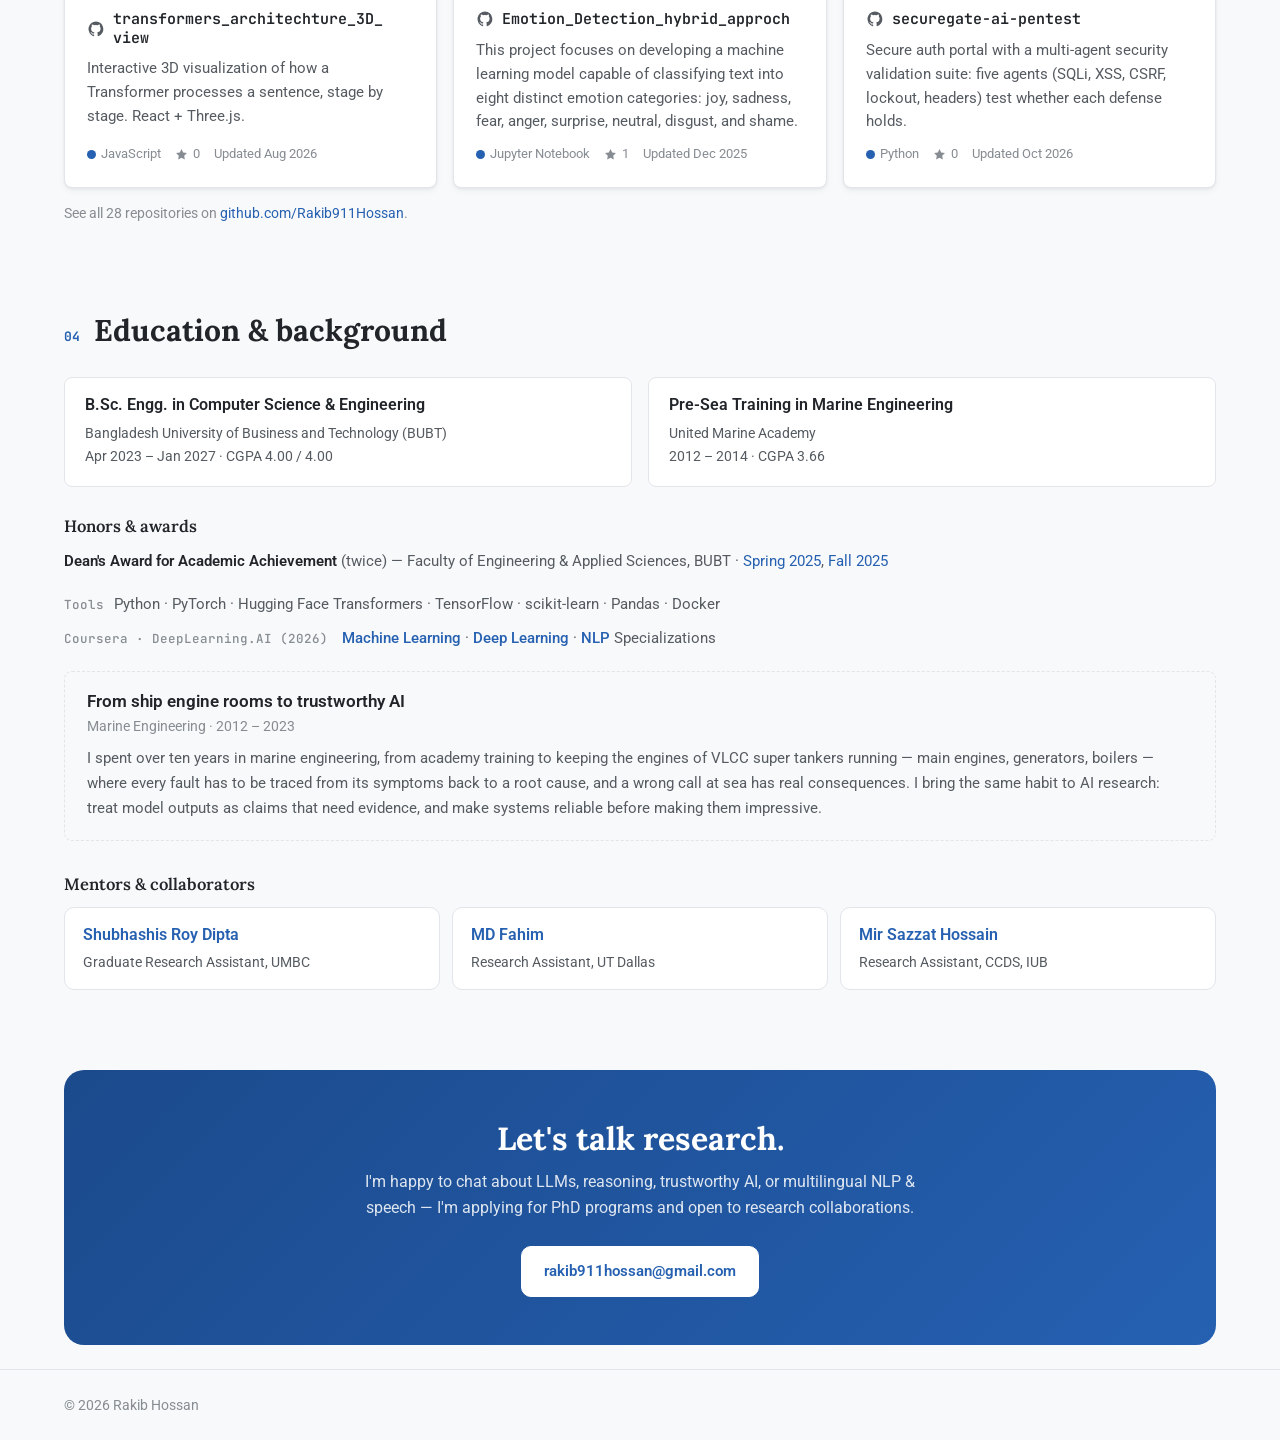
==== commit 910c4b43: "chore: refresh data and prerendered page" ====
--- a/index.html
+++ b/index.html
@@ -153,7 +153,7 @@
         <p class="abstract" hidden="">A prompt-based, few-shot framework for Bengali hate speech detection that combines LLM classification with majority voting across repeated generations and keyword-similarity signals, targeting reliable predictions in a low-resource language setting. It reaches 67.61 micro-F1, compared with 60.75 for an n-gram baseline.</p>
       </div>
     </li></ol>
-    <p class="note" id="scholarNote">2 citations · h-index 1 · synced from <a href="https://scholar.google.com/citations?user=-NhjHp8AAAAJ&amp;hl=en" target="_blank" rel="noopener">Google Scholar</a> · Nov 19, 2026.</p>
+    <p class="note" id="scholarNote">2 citations · h-index 1 · synced from <a href="https://scholar.google.com/citations?user=-NhjHp8AAAAJ&amp;hl=en" target="_blank" rel="noopener">Google Scholar</a> · Nov 22, 2026.</p>
   </section>
 
   <section id="projects" class="section">
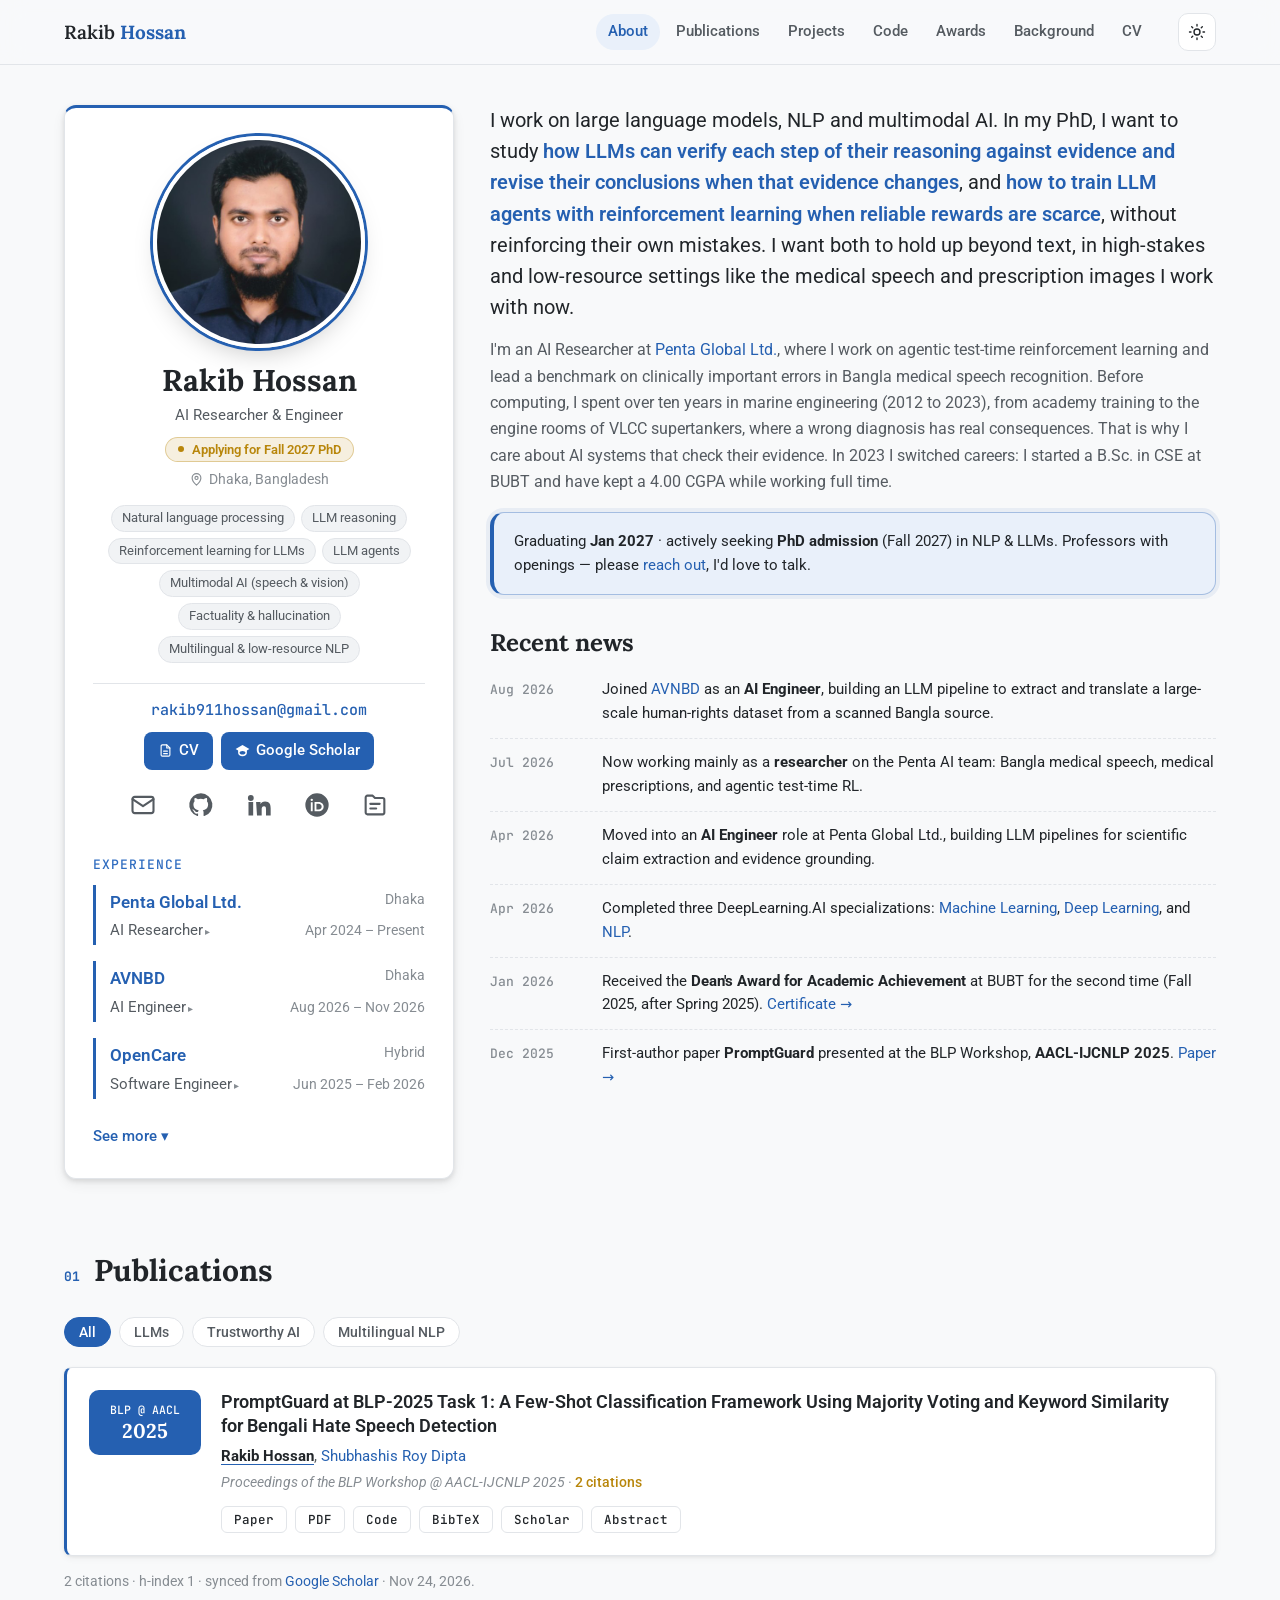
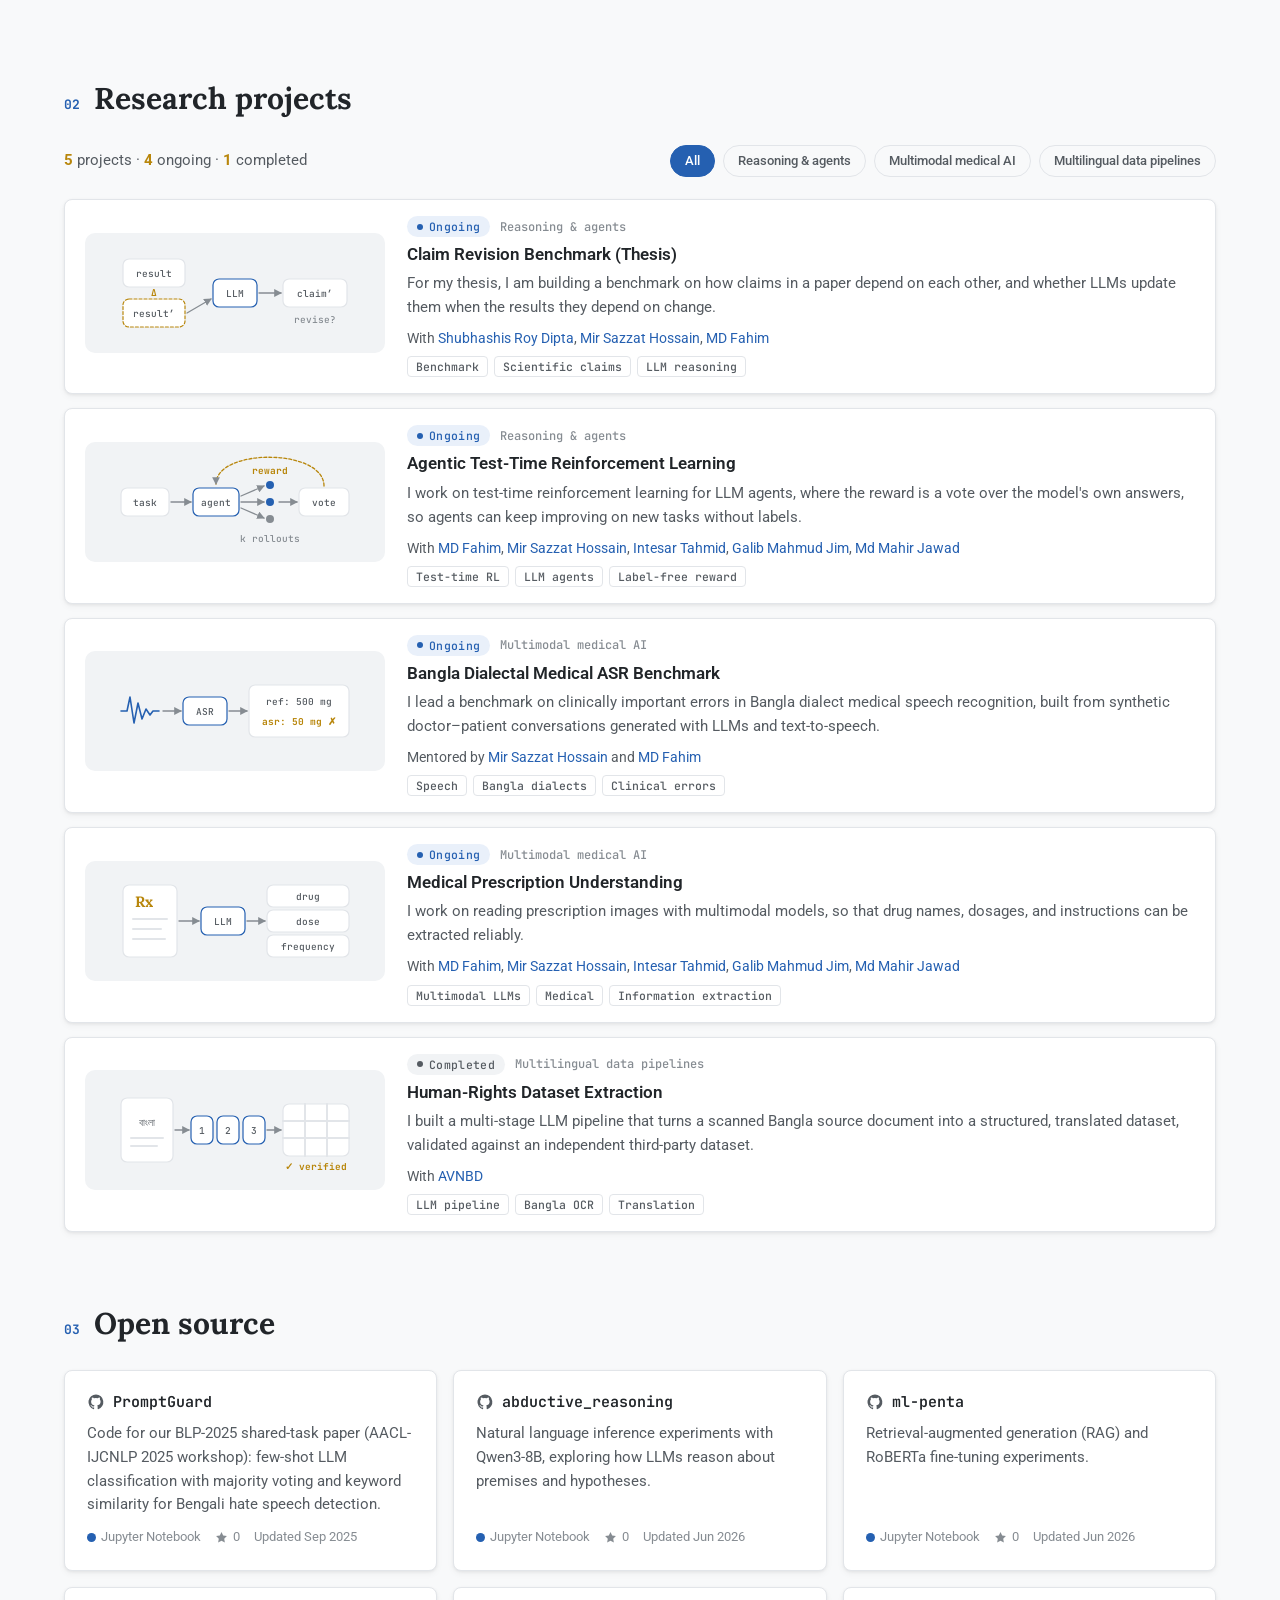
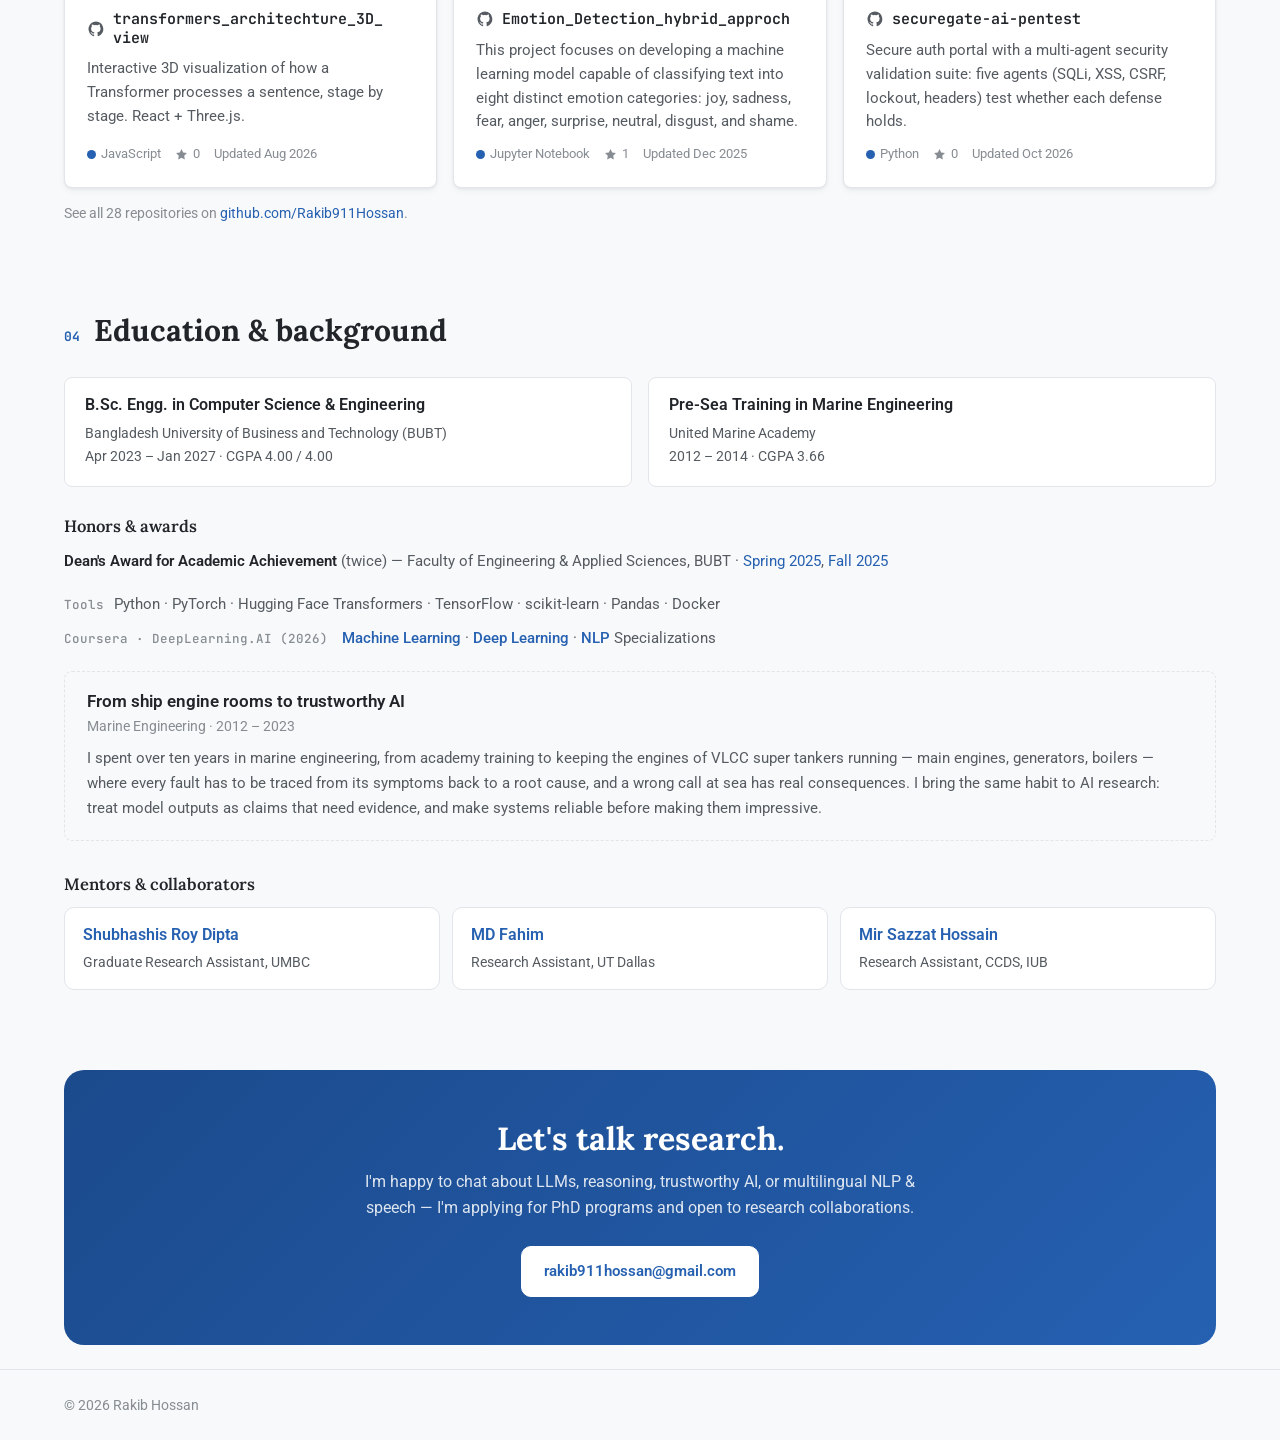
==== commit a72f875f: "chore: refresh data and prerendered page" ====
--- a/index.html
+++ b/index.html
@@ -153,7 +153,7 @@
         <p class="abstract" hidden="">A prompt-based, few-shot framework for Bengali hate speech detection that combines LLM classification with majority voting across repeated generations and keyword-similarity signals, targeting reliable predictions in a low-resource language setting. It reaches 67.61 micro-F1, compared with 60.75 for an n-gram baseline.</p>
       </div>
     </li></ol>
-    <p class="note" id="scholarNote">2 citations · h-index 1 · synced from <a href="https://scholar.google.com/citations?user=-NhjHp8AAAAJ&amp;hl=en" target="_blank" rel="noopener">Google Scholar</a> · Nov 22, 2026.</p>
+    <p class="note" id="scholarNote">2 citations · h-index 1 · synced from <a href="https://scholar.google.com/citations?user=-NhjHp8AAAAJ&amp;hl=en" target="_blank" rel="noopener">Google Scholar</a> · Nov 24, 2026.</p>
   </section>
 
   <section id="projects" class="section">
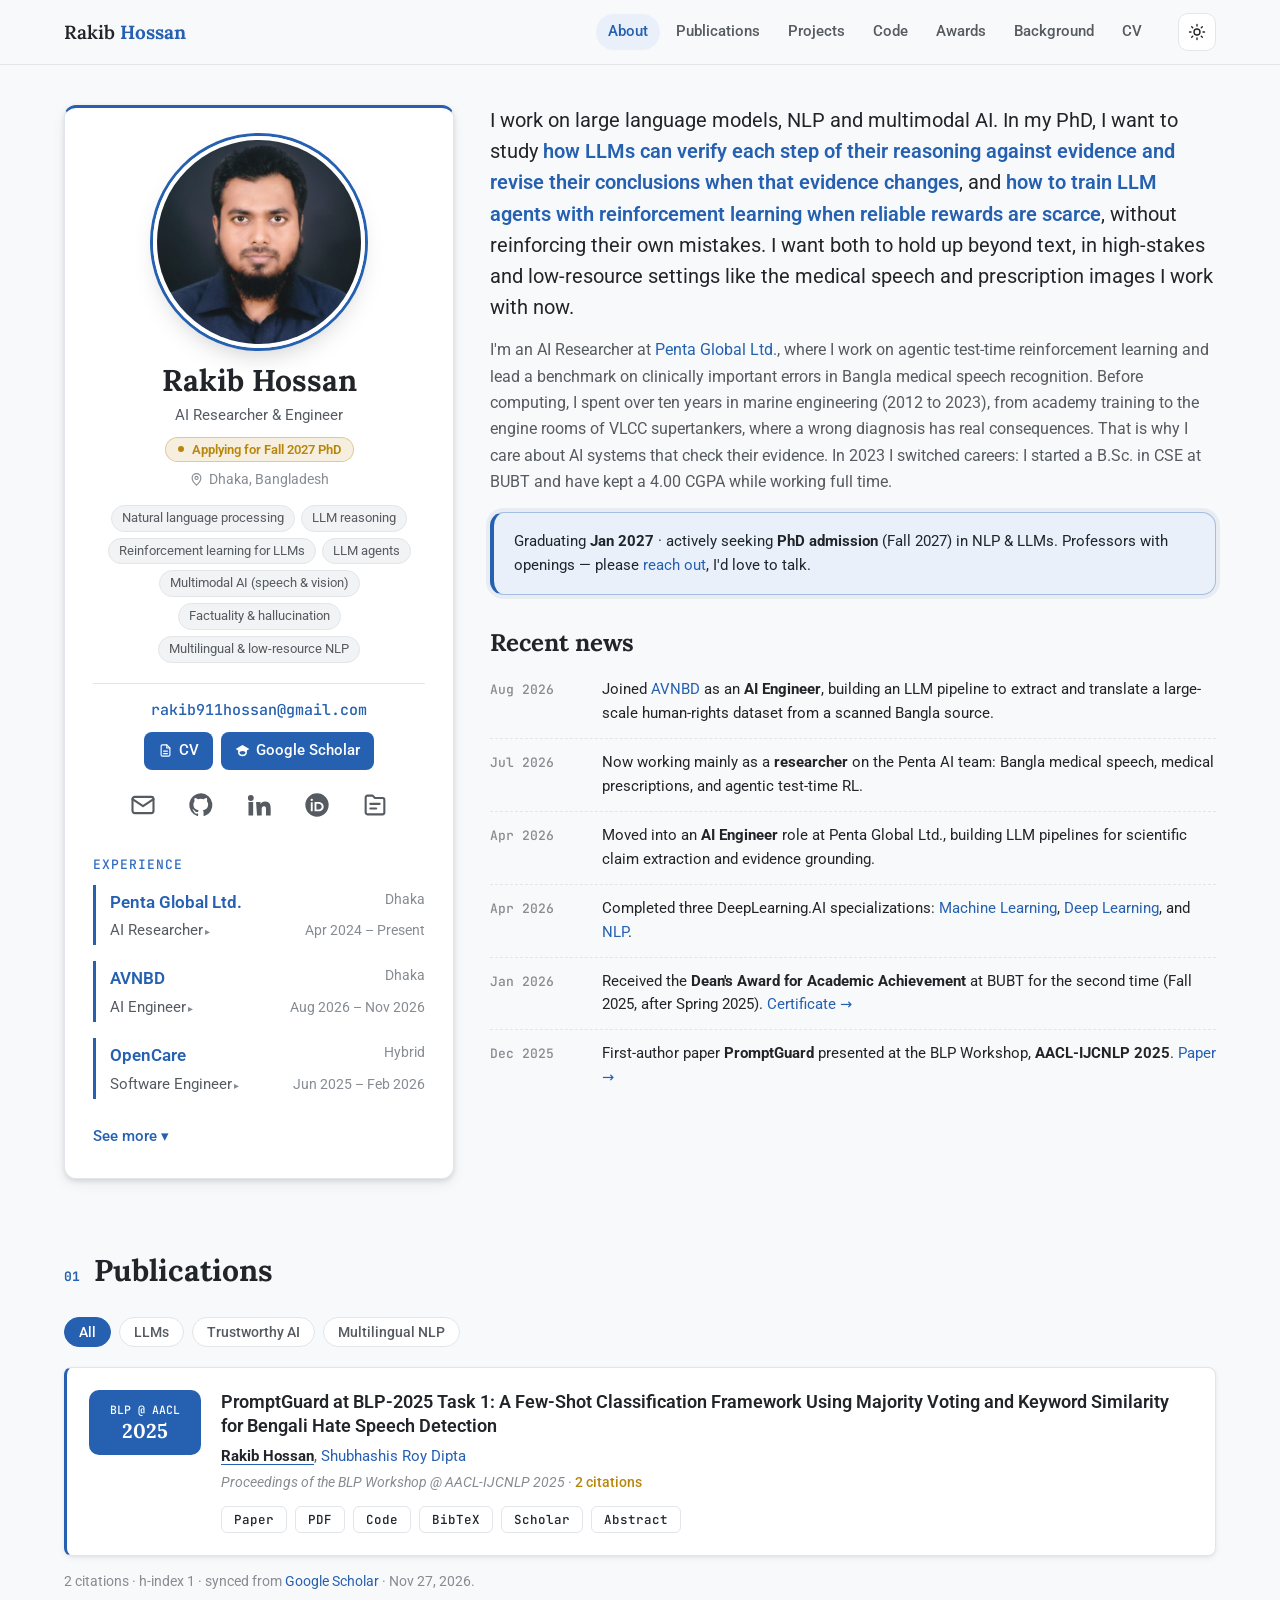
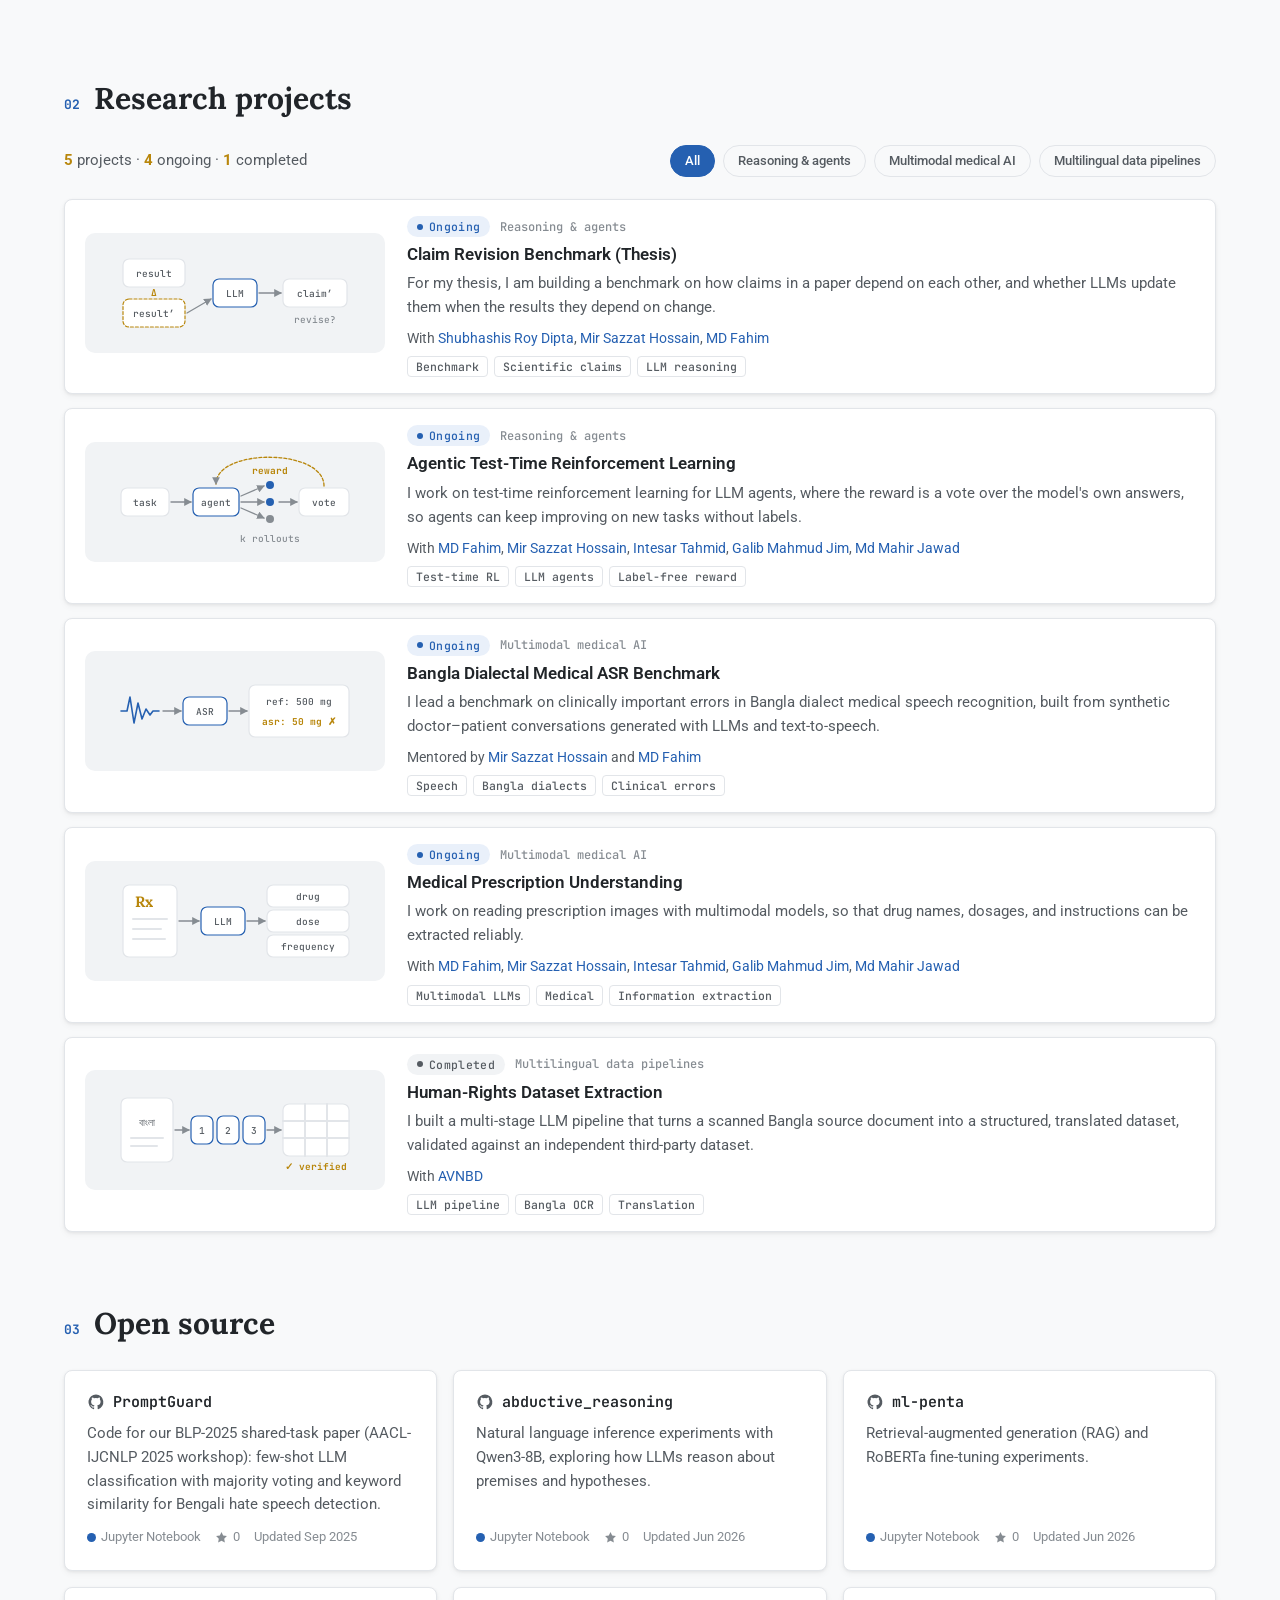
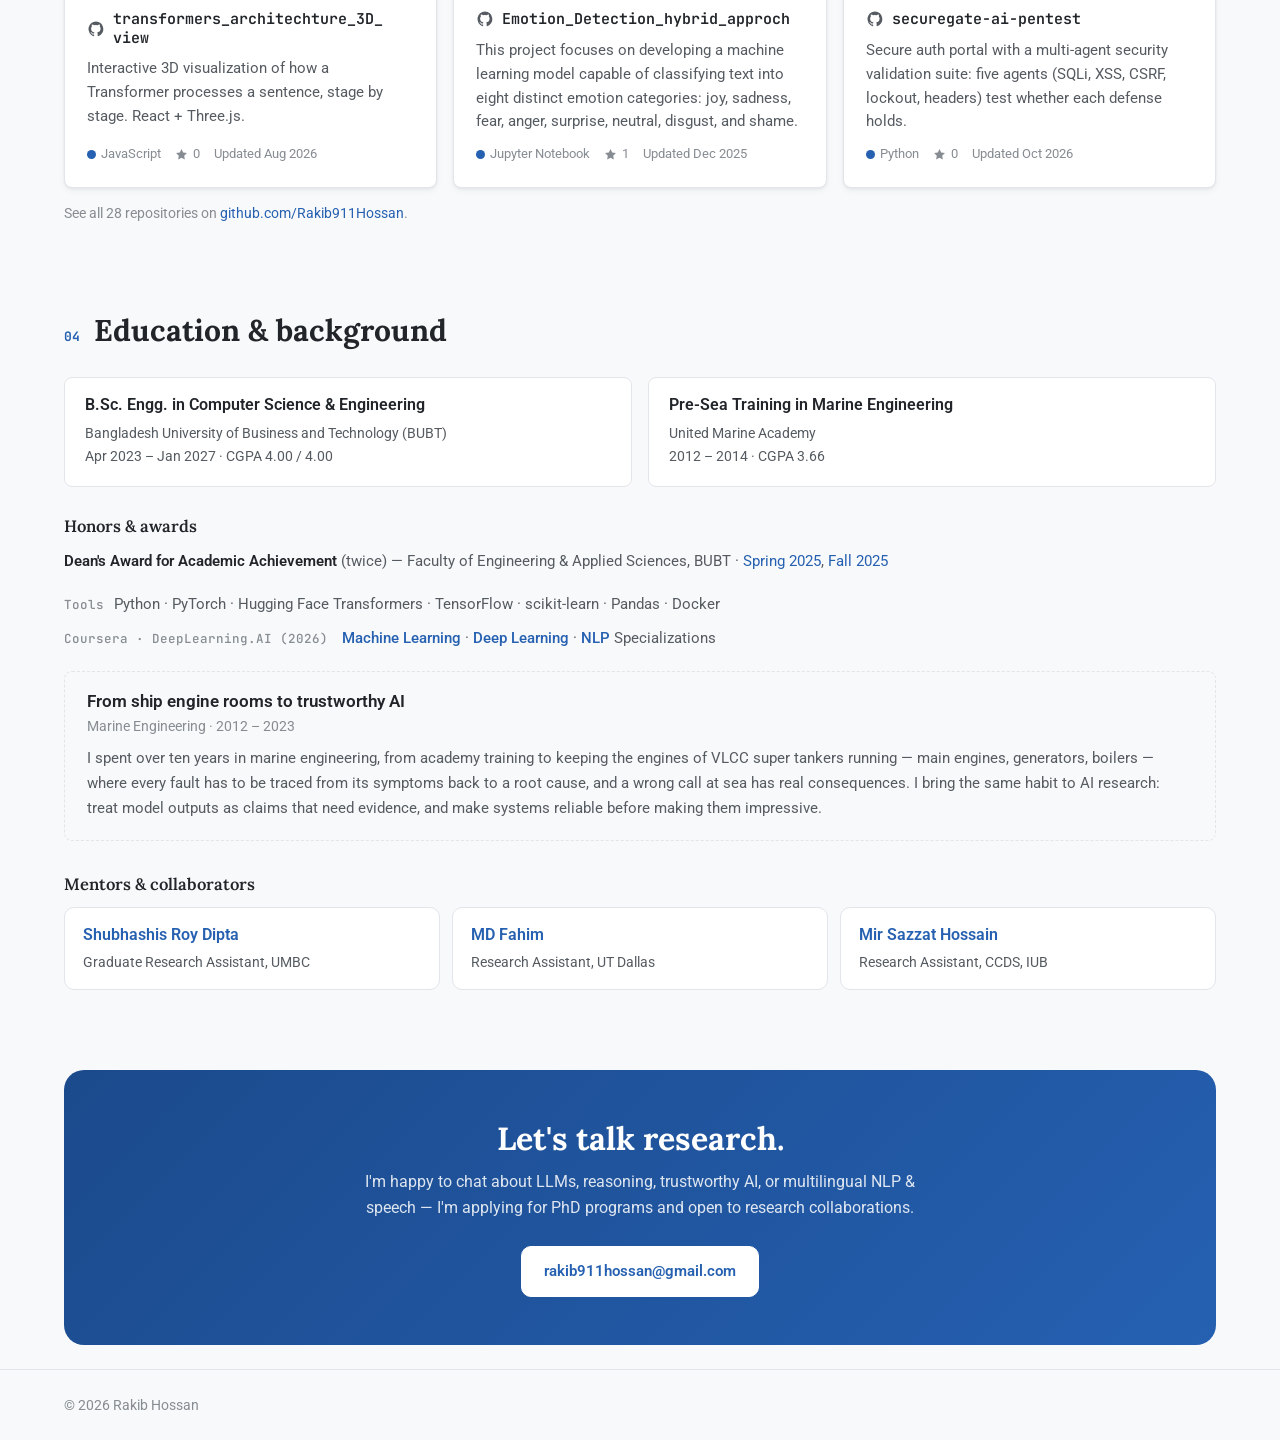
==== commit 0e55f8b8: "chore: refresh data and prerendered page" ====
--- a/index.html
+++ b/index.html
@@ -153,7 +153,7 @@
         <p class="abstract" hidden="">A prompt-based, few-shot framework for Bengali hate speech detection that combines LLM classification with majority voting across repeated generations and keyword-similarity signals, targeting reliable predictions in a low-resource language setting. It reaches 67.61 micro-F1, compared with 60.75 for an n-gram baseline.</p>
       </div>
     </li></ol>
-    <p class="note" id="scholarNote">2 citations · h-index 1 · synced from <a href="https://scholar.google.com/citations?user=-NhjHp8AAAAJ&amp;hl=en" target="_blank" rel="noopener">Google Scholar</a> · Nov 24, 2026.</p>
+    <p class="note" id="scholarNote">2 citations · h-index 1 · synced from <a href="https://scholar.google.com/citations?user=-NhjHp8AAAAJ&amp;hl=en" target="_blank" rel="noopener">Google Scholar</a> · Nov 27, 2026.</p>
   </section>
 
   <section id="projects" class="section">
